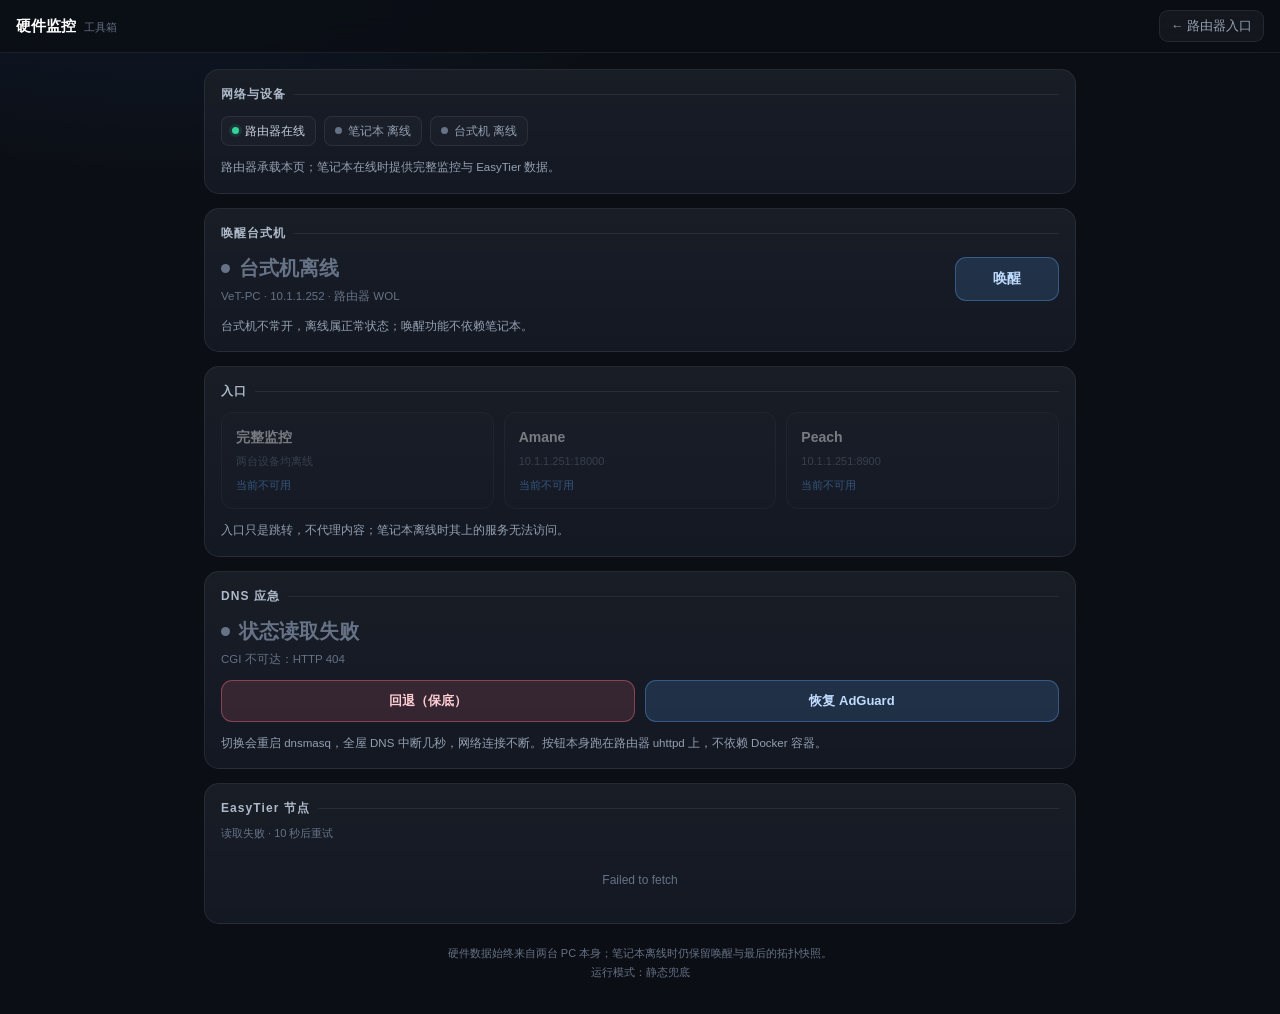
==== router-hub/index.html @ d148a5c4 "硬件监控 v5 + 路由器统一入口：静默采集、DNS 应急、EasyTier 本地数据源、小结防重排" ====
<!DOCTYPE html>
<html lang="zh-CN">
<head>
<meta charset="UTF-8" />
<meta name="viewport" content="width=device-width,initial-scale=1,viewport-fit=cover" />
<meta name="color-scheme" content="dark" />
<meta name="theme-color" content="#0b0e14" />
<title>硬件监控 · 工具箱</title>
<style>
*{box-sizing:border-box;-webkit-tap-highlight-color:transparent}
:root{color-scheme:dark;--bg:#0b0e14;--panel:#131822;--line:rgba(255,255,255,.075);--txt:#e8eef7;--dim:#94a0b2;--dim2:#667286;--blue:#60a5fa;--ok:#34d399;--warn:#fbbf24;--bad:#fb7185}
html,body{margin:0;padding:0;max-width:100%;overflow-x:hidden}
body{background:radial-gradient(900px 460px at 12% -10%,rgba(59,130,246,.12),transparent 62%),var(--bg);color:var(--txt);font-family:-apple-system,BlinkMacSystemFont,"Segoe UI","PingFang SC","Microsoft YaHei",sans-serif;font-size:14px;line-height:1.45;min-height:100vh;padding-bottom:calc(28px + env(safe-area-inset-bottom));font-variant-numeric:tabular-nums}
.topbar{position:sticky;top:0;z-index:20;display:flex;align-items:center;gap:10px;padding:calc(10px + env(safe-area-inset-top)) 16px 10px;background:rgba(11,14,20,.9);backdrop-filter:blur(14px);border-bottom:1px solid var(--line)}
.brand{font-size:15px;font-weight:650;color:#fff;flex:none}.brand span{color:var(--dim2);font-weight:400;font-size:11px;margin-left:8px}
.tool-link{margin-left:auto;flex:none;text-decoration:none;color:var(--dim);font-size:12.5px;padding:6px 11px;border:1px solid var(--line);border-radius:9px;background:rgba(255,255,255,.045);white-space:nowrap}
.tool-link:active{color:#bfdbfe;background:rgba(96,165,250,.16)}
.tag.src{background:rgba(255,255,255,.08);color:var(--dim)}
.wrap{max-width:900px;margin:0 auto;padding:16px 14px 0}
.panel{background:linear-gradient(180deg,rgba(255,255,255,.018),transparent),var(--panel);border:1px solid var(--line);border-radius:15px;padding:16px;margin-bottom:14px}
.panel h2{font-size:12px;font-weight:650;color:#aeb9c9;margin:0 0 12px;letter-spacing:.09em;display:flex;align-items:center;gap:8px}
.panel h2::after{content:"";flex:1;height:1px;background:var(--line)}
.nodes{display:flex;gap:8px;flex-wrap:wrap;font-size:11.5px;color:var(--dim)}
.node{display:flex;align-items:center;gap:6px;border:1px solid var(--line);border-radius:8px;padding:6px 10px;background:rgba(255,255,255,.02)}
.node i{width:7px;height:7px;border-radius:50%;background:var(--dim2)}
.node.on i{background:var(--ok);box-shadow:0 0 0 3px rgba(52,211,153,.12)}
.node.on{color:#c6d0de}
.wol{display:flex;align-items:center;gap:14px;flex-wrap:wrap}
.wol .info{flex:1;min-width:180px}
.state{font-size:20px;font-weight:650;display:flex;align-items:center;gap:9px;color:var(--dim)}
.state i{width:9px;height:9px;border-radius:50%;background:var(--dim2);flex:none}
.state.ok{color:var(--ok)}.state.ok i{background:var(--ok);box-shadow:0 0 0 4px rgba(52,211,153,.13)}
.state.off{color:var(--dim2)}.state.off i{background:var(--dim2)}
.state.wait{color:var(--warn)}.state.wait i{background:var(--warn)}
.sub{font-size:11.5px;color:var(--dim2);margin-top:5px}
.btn{border:1px solid rgba(96,165,250,.35);background:rgba(96,165,250,.16);color:#bfdbfe;font-family:inherit;font-size:14px;font-weight:600;padding:12px 26px;border-radius:11px;cursor:pointer;white-space:nowrap;min-width:104px}
.btn:disabled{opacity:.5;cursor:not-allowed}
.dnsbtns{display:flex;gap:10px;margin-top:12px;flex-wrap:wrap}
.dnsbtns .btn{flex:1;min-width:140px;font-size:13px;padding:11px 14px}
.btn.danger{border-color:rgba(251,113,133,.4);background:rgba(251,113,133,.14);color:#fecdd3}
.hint{font-size:11.5px;color:var(--dim);margin-top:12px;line-height:1.6;min-height:18px}
.hint.err{color:var(--bad)}.hint.ok{color:var(--ok)}
.links{display:grid;grid-template-columns:repeat(auto-fit,minmax(160px,1fr));gap:10px}
.link{display:block;text-decoration:none;border:1px solid var(--line);background:rgba(255,255,255,.02);border-radius:12px;padding:14px}
.link b{display:block;font-size:14px;color:#fff;font-weight:650}
.link span{display:block;font-size:11px;color:var(--dim2);margin-top:5px;line-height:1.5}
.link em{font-style:normal;color:var(--blue);font-size:11px;display:block;margin-top:9px}
.link.off{opacity:.42;pointer-events:none}
.meta{font-size:11px;color:var(--dim2);margin:-4px 0 12px;line-height:1.5}
.peers{display:grid;grid-template-columns:repeat(auto-fit,minmax(225px,1fr));gap:9px}
.peer{border:1px solid rgba(255,255,255,.055);background:rgba(255,255,255,.018);border-radius:11px;padding:11px 12px;min-width:0}
.peer.local{border-color:rgba(96,165,250,.35);background:rgba(96,165,250,.07)}
.peer .l1{display:flex;align-items:baseline;gap:8px;flex-wrap:wrap}
.peer .hn{font-size:13px;font-weight:600;overflow-wrap:anywhere}
.peer .ip{font-size:11px;color:var(--blue);margin-left:auto;white-space:nowrap}
.peer .l2{display:flex;gap:6px 12px;flex-wrap:wrap;font-size:11px;color:var(--dim);margin-top:7px}
.peer .l2 b{color:#c3cbd8;font-weight:550}
.tag{font-size:10px;padding:1px 6px;border-radius:5px;background:rgba(52,211,153,.14);color:var(--ok)}
.tag.relay{background:rgba(251,191,36,.14);color:var(--warn)}
.empty{padding:18px 0;text-align:center;color:var(--dim2);font-size:12px}
.foot{text-align:center;font-size:11px;color:var(--dim2);padding:6px 0 4px;line-height:1.7}
@media(max-width:600px){.topbar{padding-left:12px;padding-right:12px}.brand span{display:none}.wol .info{min-width:140px}.btn{flex:1}.peer .ip{margin-left:0}}
</style>
</head>
<body>
<header class="topbar">
  <div class="brand">硬件监控<span>工具箱</span></div>
  <a class="tool-link" id="backLink" href="/">← 返回监控</a>
</header>
<main class="wrap">
  <section class="panel">
    <h2>网络与设备</h2>
    <div class="nodes" id="nodes">
      <span class="node"><i></i><span>检测中…</span></span>
    </div>
    <div class="hint" id="netHint">路由器承载本页；笔记本在线时提供完整监控与 EasyTier 数据。</div>
  </section>

  <section class="panel">
    <h2>唤醒台式机</h2>
    <div class="wol">
      <div class="info">
        <div class="state" id="pcState"><i></i><span>检测中…</span></div>
        <div class="sub">VeT-PC · 10.1.1.252 · 路由器 WOL</div>
      </div>
      <button class="btn" id="wolBtn">唤醒</button>
    </div>
    <div class="hint" id="wolHint">台式机不常开，离线属正常状态；唤醒功能不依赖笔记本。</div>
  </section>

  <section class="panel">
    <h2>入口</h2>
    <div class="links" id="links"></div>
    <div class="hint" id="linkHint">入口只是跳转，不代理内容；笔记本离线时其上的服务无法访问。</div>
  </section>

  <section class="panel">
    <h2>DNS 应急</h2>
    <div class="wol">
      <div class="info">
        <div class="state" id="dnsState"><i></i><span>检测中…</span></div>
        <div class="sub" id="dnsSub">AdGuard 模式：全屋去广告 · 保底模式：直连运营商 DNS</div>
      </div>
    </div>
    <div class="dnsbtns">
      <button class="btn danger" id="dnsFallback">回退（保底）</button>
      <button class="btn" id="dnsRestore">恢复 AdGuard</button>
    </div>
    <div class="hint" id="dnsHint">切换会重启 dnsmasq，全屋 DNS 中断几秒，网络连接不断。按钮本身跑在路由器 uhttpd 上，不依赖 Docker 容器。</div>
  </section>

  <section class="panel">
    <h2>EasyTier 节点</h2>
    <div class="meta" id="etMeta">正在读取… · 每 10 秒刷新</div>
    <div class="peers" id="peerList"><div class="empty">正在读取节点信息…</div></div>
  </section>
  <div class="foot">硬件数据始终来自两台 PC 本身；笔记本离线时仍保留唤醒与最后的拓扑快照。<br><span id="modeBadge"></span></div>
</main>
<script>
const LAPTOP='http://10.1.1.251:8090', DESKTOP='http://10.1.1.252:8090';
const AMANE='http://10.1.1.251:18000/', PEACH='http://10.1.1.251:8900/';
let MODE='hub', ST={laptop:false,desktop:false,laptop_url:LAPTOP,desktop_url:DESKTOP};
let waking=false, wakeTimer=null, wakeLeft=0;

async function getJSON(url,opt={},ms=5000){
  const c=new AbortController(),t=setTimeout(()=>c.abort(),ms);
  try{const r=await fetch(url,{...opt,signal:c.signal,cache:'no-store'});if(!r.ok)throw new Error('HTTP '+r.status);return await r.json()}
  finally{clearTimeout(t)}
}
function esc(s){return String(s==null?'--':s).replace(/[&<>"']/g,c=>({'&':'&amp;','<':'&lt;','>':'&gt;','"':'&quot;',"'":'&#39;'}[c]))}
function setPc(cls,text){const e=document.getElementById('pcState');e.className='state'+(cls?' '+cls:'');e.innerHTML='<i></i><span>'+esc(text)+'</span>'}
function hint(text,cls){const e=document.getElementById('wolHint');e.className='hint'+(cls?' '+cls:'');e.textContent=text}

async function detectMode(){
  try{const d=await getJSON('/api/status',{},2500);if(!d.ok)throw 0;MODE='hub';ST=d}
  catch(e){MODE='static';ST={laptop:false,desktop:false,laptop_url:LAPTOP,desktop_url:DESKTOP}}
  const badge=document.getElementById('modeBadge');
  if(badge) badge.textContent='运行模式：'+(MODE==='hub'?'路由器聚合':'静态兜底');
  const back=document.getElementById('backLink');
  if(back){back.href=MODE==='hub'?'/':'http://10.1.1.254:8089/';back.textContent=MODE==='hub'?'← 返回监控':'← 路由器入口'}
}

async function refreshStatus(){
  if(MODE==='hub'){
    try{ST=await getJSON('/api/status',{},5000)}catch(e){}
  }else{
    const probe=async u=>{try{await getJSON(u+'/health',{},2500);return true}catch(e){return false}};
    const [l,d]=await Promise.all([probe(LAPTOP),probe(DESKTOP)]);
    ST={laptop:l,desktop:d,laptop_url:LAPTOP,desktop_url:DESKTOP};
  }
  document.getElementById('nodes').innerHTML=
    '<span class="node on"><i></i><span>路由器在线</span></span>'+
    '<span class="node'+(ST.laptop?' on':'')+'"><i></i><span>笔记本 '+(ST.laptop?'在线':'离线')+'</span></span>'+
    '<span class="node'+(ST.desktop?' on':'')+'"><i></i><span>台式机 '+(ST.desktop?'在线':'离线')+'</span></span>';
  if(ST.desktop&&!waking)setPc('ok','台式机在线');
  else if(!waking)setPc('off','台式机离线');
  renderLinks();
}

function renderLinks(){
  const mon=MODE==='hub'?'/':(ST.laptop?ST.laptop_url:(ST.desktop?ST.desktop_url:null));
  const items=[
    {t:'完整监控',s:MODE==='hub'?'本页监控 · 不跳转其他 IP':(mon?mon.replace('http://',''):'两台设备均离线'),u:mon,off:!mon},
    {t:'Amane',s:'10.1.1.251:18000',u:AMANE,off:!ST.laptop},
    {t:'Peach',s:'10.1.1.251:8900',u:PEACH,off:!ST.laptop}
  ];
  document.getElementById('links').innerHTML=items.map(x=>{
    const same=MODE==='hub'&&x.t==='完整监控';
    const target=x.off?'':(same?'':' target="_blank" rel="noopener noreferrer"');
    return '<a class="link'+(x.off?' off':'')+'" href="'+(x.u||'#')+'"'+target+'>'+
      '<b>'+esc(x.t)+'</b><span>'+esc(x.s)+'</span><em>'+
      (x.off?'当前不可用':(same?'在本页打开 →':'新标签打开 →'))+'</em></a>';
  }).join('');
}

async function wake(){
  if(ST.desktop){hint('台式机当前已在线，无需唤醒。','ok');return}
  if(!window.confirm('确定唤醒台式机 VeT-PC？'))return;
  const btn=document.getElementById('wolBtn');
  btn.disabled=true;waking=true;wakeLeft=20;setPc('wait','等待上线');hint('正在发送唤醒包…');
  try{
    if(MODE==='hub'){
      const r=await getJSON('/wol',{method:'POST'},10000);
      if(!r.ok)throw new Error(r.error||'代理返回失败');
      hint('已发送唤醒包（路由器 HTTP '+r.http_status+'），等待台式机上线…');
    }else{
      // 静态模式：同域 CGI 只接受 GET，no-cors 拿不到回执，靠后续轮询判断结果
      await fetch('/cgi-bin/wol',{mode:'no-cors',cache:'no-store'}).catch(()=>{});
      hint('已发送唤醒包（静态模式无回执），等待台式机上线…');
    }
  }catch(e){
    waking=false;btn.disabled=false;hint('唤醒包发送失败：'+e.message,'err');setPc('off','台式机离线');return;
  }
  if(wakeTimer)clearInterval(wakeTimer);
  wakeTimer=setInterval(async()=>{
    await refreshStatus();
    if(ST.desktop){
      clearInterval(wakeTimer);wakeTimer=null;waking=false;btn.disabled=false;
      hint('台式机已上线，可打开完整监控。','ok');return;
    }
    wakeLeft--;
    if(waking)setPc('wait','等待上线 '+wakeLeft+'s');
    if(wakeLeft<=0){
      clearInterval(wakeTimer);wakeTimer=null;waking=false;btn.disabled=false;
      hint('60 秒内未检测到上线，台式机可能未通电或 WOL 未生效。','err');setPc('off','台式机离线');
    }
  },3000);
}

async function loadPeers(){
  const meta=document.getElementById('etMeta'),box=document.getElementById('peerList');
  const url=MODE==='hub'?'/api/easytier':LAPTOP+'/api/easytier';
  try{
    const d=await getJSON(url,{},8000);
    if(!d.ok)throw new Error(d.error||'数据不可用');
    const list=d.peers||[];
    meta.textContent='共 '+list.length+' 个节点 · '+((d.source==='laptop')?'笔记本回退':'路由器本地')+' · '+
      (d.stale?'缓存':(d.ts?new Date(d.ts*1000).toLocaleTimeString('zh-CN'):'实时'))+' · 每 10 秒刷新';
    const viewer=d.viewer_ip;
    box.innerHTML=list.length?list.map(p=>{
      const local=p.cost==='Local',relay=!local&&p.cost!=='p2p';
      const isViewer=viewer&&p.ipv4===viewer;
      let badge;
      if(isViewer) badge='<span class="tag">本机</span>';
      else if(local) badge='<span class="tag src">路由器</span>';
      else badge='<span class="tag'+(relay?' relay':'')+'">'+esc(p.cost)+'</span>';
      return '<div class="peer'+(isViewer||local?' local':'')+'"><div class="l1"><span class="hn">'+esc(p.hostname)+'</span>'+
        badge+
        '<span class="ip">'+esc(p.ipv4)+'</span></div><div class="l2">'+
        '<span>延迟 <b>'+esc(p.lat_ms)+(p.lat_ms!=='-'?' ms':'')+'</b></span>'+
        '<span>丢包 <b>'+esc(p.loss_rate)+'</b></span>'+
        '<span>协议 <b>'+esc(p.tunnel_proto)+'</b></span>'+
        '<span>↓ <b>'+esc(p.rx_bytes)+'</b> ↑ <b>'+esc(p.tx_bytes)+'</b></span></div></div>';
    }).join(''):'<div class="empty">暂无节点</div>';
  }catch(e){
    meta.textContent='读取失败 · 10 秒后重试';
    box.innerHTML='<div class="empty">'+esc(e.message)+'</div>';
  }
}

function dnsUrl(act){return MODE==='hub'?'/api/dns?action='+act:'/cgi-bin/dns?action='+act}
function setDns(cls,text,sub){
  const e=document.getElementById('dnsState');e.className='state'+(cls?' '+cls:'');
  e.innerHTML='<i></i><span>'+esc(text)+'</span>';
  document.getElementById('dnsSub').textContent=sub;
}
function dnsHint(text,cls){const e=document.getElementById('dnsHint');e.className='hint'+(cls?' '+cls:'');e.textContent=text}
async function dnsStatus(){
  try{
    const d=await getJSON(dnsUrl('status'),{},6000);
    const adg=d.mode==='adguard';
    setDns(adg?'ok':'off',adg?'AdGuard 模式（去广告）':'保底模式（运营商 DNS）',
      adg?'上游 127.0.0.1#5353 · AdGuard 全屋过滤':'直连 /tmp/resolv.conf.auto 中的运营商 DNS');
  }catch(e){setDns('off','状态读取失败','CGI 不可达：'+e.message)}
}
async function switchDns(act){
  const label=act==='fallback'?'回退到保底 DNS（关闭去广告）':'恢复 AdGuard 模式（开启去广告）';
  if(!window.confirm('确定'+label+'？\n\n会重启 dnsmasq，全屋 DNS 中断几秒，网络连接不断。'))return;
  const fb=document.getElementById('dnsFallback'),rs=document.getElementById('dnsRestore');
  fb.disabled=true;rs.disabled=true;dnsHint('正在切换，请稍候…');
  try{
    const d=await getJSON(dnsUrl(act),{method:'POST'},15000);
    dnsHint(d.message||'已返回',d.ok?'ok':'err');
    await dnsStatus();
  }catch(e){dnsHint('切换失败：'+e.message,'err')}
  finally{fb.disabled=false;rs.disabled=false}
}

document.getElementById('wolBtn').addEventListener('click',wake);
document.getElementById('dnsFallback').addEventListener('click',()=>switchDns('fallback'));
document.getElementById('dnsRestore').addEventListener('click',()=>switchDns('restore'));
(async()=>{
  await detectMode();
  await refreshStatus();
  loadPeers();
  dnsStatus();
  setInterval(refreshStatus,15000);
  setInterval(loadPeers,10000);
  setInterval(dnsStatus,30000);
})();
</script>
</body>
</html>
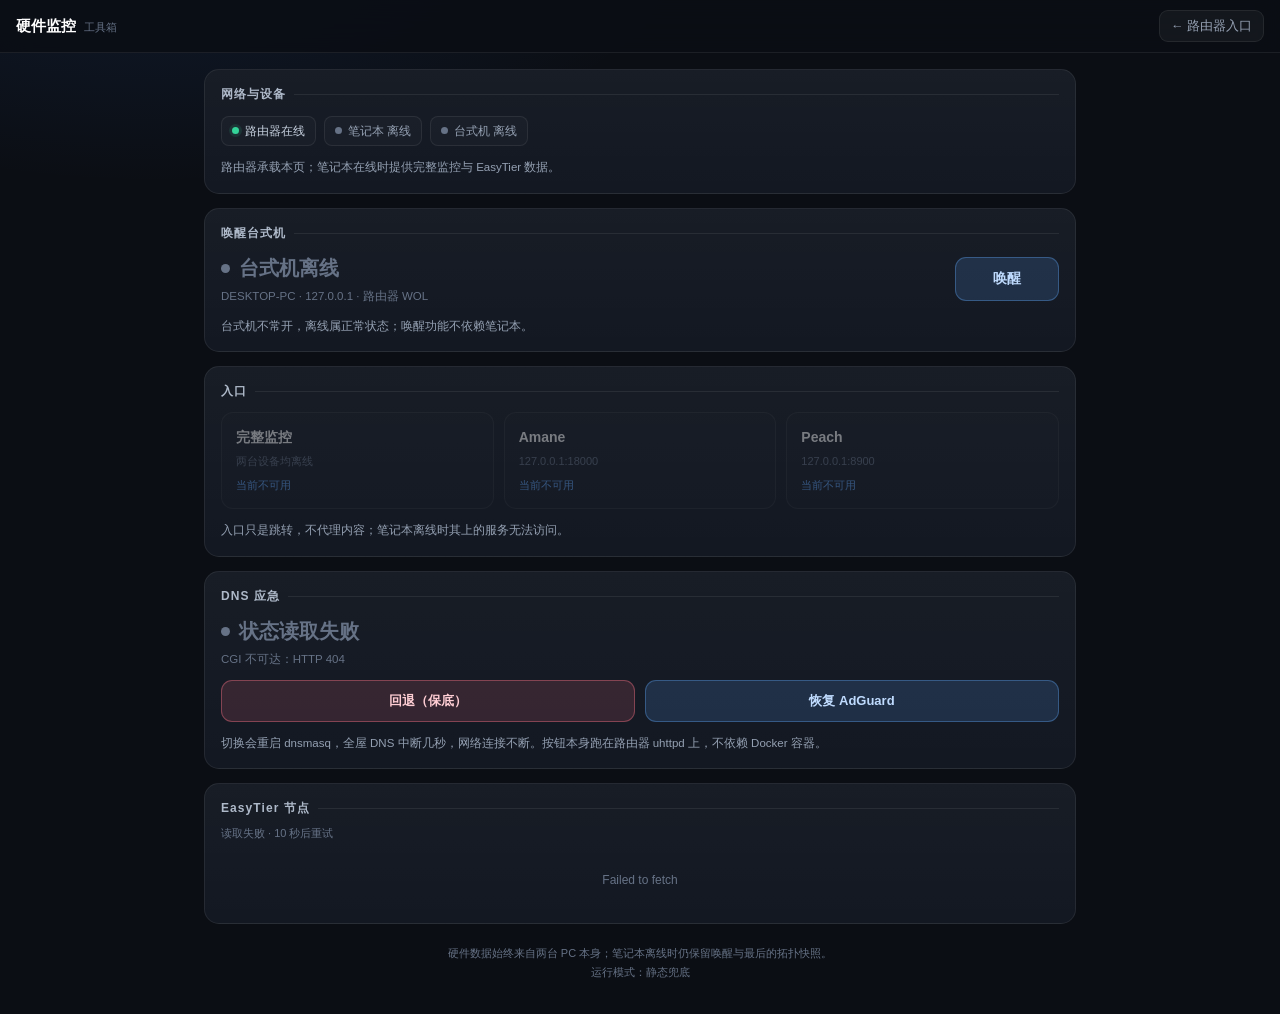
==== commit 3aaf735f: "feat: 每核明细弹层、电压迷你曲线、卡片精简与排版修复；全量脱敏 后端: collect_cpu_cores() 输出每核温度/频率/电压/距 TjMax；core_samples 表按 30 秒" ====
--- a/router-hub/index.html
+++ b/router-hub/index.html
@@ -81,7 +81,7 @@
     <div class="wol">
       <div class="info">
         <div class="state" id="pcState"><i></i><span>检测中…</span></div>
-        <div class="sub">VeT-PC · 10.1.1.252 · 路由器 WOL</div>
+        <div class="sub">DESKTOP-PC · 127.0.0.1 · 路由器 WOL</div>
       </div>
       <button class="btn" id="wolBtn">唤醒</button>
     </div>
@@ -117,8 +117,8 @@
   <div class="foot">硬件数据始终来自两台 PC 本身；笔记本离线时仍保留唤醒与最后的拓扑快照。<br><span id="modeBadge"></span></div>
 </main>
 <script>
-const LAPTOP='http://10.1.1.251:8090', DESKTOP='http://10.1.1.252:8090';
-const AMANE='http://10.1.1.251:18000/', PEACH='http://10.1.1.251:8900/';
+const LAPTOP='http://127.0.0.1:8090', DESKTOP='http://127.0.0.1:8090';
+const AMANE='http://127.0.0.1:18000/', PEACH='http://127.0.0.1:8900/';
 let MODE='hub', ST={laptop:false,desktop:false,laptop_url:LAPTOP,desktop_url:DESKTOP};
 let waking=false, wakeTimer=null, wakeLeft=0;
 
@@ -132,12 +132,12 @@
 function hint(text,cls){const e=document.getElementById('wolHint');e.className='hint'+(cls?' '+cls:'');e.textContent=text}
 
 async function detectMode(){
-  try{const d=await getJSON('/api/status',{},2500);if(!d.ok)throw 0;MODE='hub';ST=d}
+  try{const d=await getJSON('/api/status',{},6000);if(!d.ok)throw 0;MODE='hub';ST=d}
   catch(e){MODE='static';ST={laptop:false,desktop:false,laptop_url:LAPTOP,desktop_url:DESKTOP}}
   const badge=document.getElementById('modeBadge');
   if(badge) badge.textContent='运行模式：'+(MODE==='hub'?'路由器聚合':'静态兜底');
   const back=document.getElementById('backLink');
-  if(back){back.href=MODE==='hub'?'/':'http://10.1.1.254:8089/';back.textContent=MODE==='hub'?'← 返回监控':'← 路由器入口'}
+  if(back){back.href=MODE==='hub'?'/':'http://127.0.0.1:8089/';back.textContent=MODE==='hub'?'← 返回监控':'← 路由器入口'}
 }
 
 async function refreshStatus(){
@@ -161,8 +161,8 @@
   const mon=MODE==='hub'?'/':(ST.laptop?ST.laptop_url:(ST.desktop?ST.desktop_url:null));
   const items=[
     {t:'完整监控',s:MODE==='hub'?'本页监控 · 不跳转其他 IP':(mon?mon.replace('http://',''):'两台设备均离线'),u:mon,off:!mon},
-    {t:'Amane',s:'10.1.1.251:18000',u:AMANE,off:!ST.laptop},
-    {t:'Peach',s:'10.1.1.251:8900',u:PEACH,off:!ST.laptop}
+    {t:'Amane',s:'127.0.0.1:18000',u:AMANE,off:!ST.laptop},
+    {t:'Peach',s:'127.0.0.1:8900',u:PEACH,off:!ST.laptop}
   ];
   document.getElementById('links').innerHTML=items.map(x=>{
     const same=MODE==='hub'&&x.t==='完整监控';
@@ -175,7 +175,7 @@
 
 async function wake(){
   if(ST.desktop){hint('台式机当前已在线，无需唤醒。','ok');return}
-  if(!window.confirm('确定唤醒台式机 VeT-PC？'))return;
+  if(!window.confirm('确定唤醒台式机 DESKTOP-PC？'))return;
   const btn=document.getElementById('wolBtn');
   btn.disabled=true;waking=true;wakeLeft=20;setPc('wait','等待上线');hint('正在发送唤醒包…');
   try{
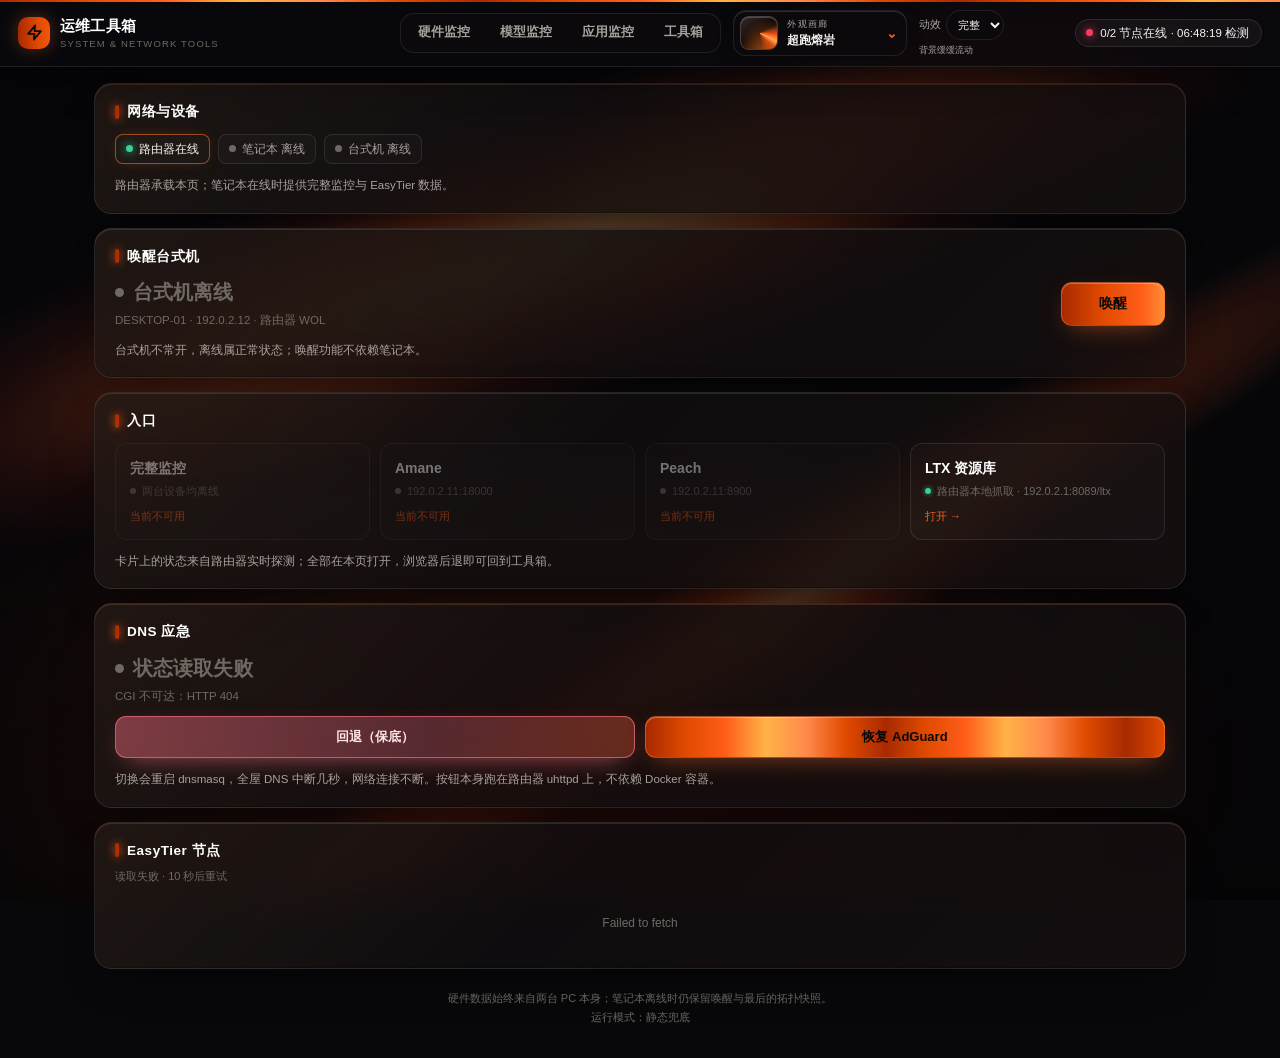
==== commit 8af0fa34: "feat: 六主题氛围与主题画廊、模型/应用页纳入版本管理 - 新增 liquid-glass 澄光玻璃、forest-breath 森息林间两套主题，六主题统一四字命名 - 六套主题各自的环境氛围层" ====
--- a/router-hub/index.html
+++ b/router-hub/index.html
@@ -4,19 +4,18 @@
 <meta charset="UTF-8" />
 <meta name="viewport" content="width=device-width,initial-scale=1,viewport-fit=cover" />
 <meta name="color-scheme" content="dark" />
-<meta name="theme-color" content="#0b0e14" />
+<meta name="darkreader-lock" />
+<meta name="theme-color" content="#08080b" />
 <title>硬件监控 · 工具箱</title>
-<style>
+<link rel="stylesheet" href="/common-nav.css" />
+<style data-view-style="1">
 *{box-sizing:border-box;-webkit-tap-highlight-color:transparent}
-:root{color-scheme:dark;--bg:#0b0e14;--panel:#131822;--line:rgba(255,255,255,.075);--txt:#e8eef7;--dim:#94a0b2;--dim2:#667286;--blue:#60a5fa;--ok:#34d399;--warn:#fbbf24;--bad:#fb7185}
+:root{color-scheme:dark;--bg:#08080b;--panel:#111117;--line:rgba(255,255,255,.075);--txt:#e8eef7;--dim:#94a0b2;--dim2:#667286;--blue:#60a5fa;--ok:#34d399;--warn:#fbbf24;--bad:#fb7185}
 html,body{margin:0;padding:0;max-width:100%;overflow-x:hidden}
 body{background:radial-gradient(900px 460px at 12% -10%,rgba(59,130,246,.12),transparent 62%),var(--bg);color:var(--txt);font-family:-apple-system,BlinkMacSystemFont,"Segoe UI","PingFang SC","Microsoft YaHei",sans-serif;font-size:14px;line-height:1.45;min-height:100vh;padding-bottom:calc(28px + env(safe-area-inset-bottom));font-variant-numeric:tabular-nums}
-.topbar{position:sticky;top:0;z-index:20;display:flex;align-items:center;gap:10px;padding:calc(10px + env(safe-area-inset-top)) 16px 10px;background:rgba(11,14,20,.9);backdrop-filter:blur(14px);border-bottom:1px solid var(--line)}
-.brand{font-size:15px;font-weight:650;color:#fff;flex:none}.brand span{color:var(--dim2);font-weight:400;font-size:11px;margin-left:8px}
-.tool-link{margin-left:auto;flex:none;text-decoration:none;color:var(--dim);font-size:12.5px;padding:6px 11px;border:1px solid var(--line);border-radius:9px;background:rgba(255,255,255,.045);white-space:nowrap}
-.tool-link:active{color:#bfdbfe;background:rgba(96,165,250,.16)}
+/* Banner（.topbar/.brand/.tool-link）已抽离到 /common-nav.css */
 .tag.src{background:rgba(255,255,255,.08);color:var(--dim)}
-.wrap{max-width:900px;margin:0 auto;padding:16px 14px 0}
+.wrap{max-width:1120px;margin:0 auto;padding:16px 14px 0}
 .panel{background:linear-gradient(180deg,rgba(255,255,255,.018),transparent),var(--panel);border:1px solid var(--line);border-radius:15px;padding:16px;margin-bottom:14px}
 .panel h2{font-size:12px;font-weight:650;color:#aeb9c9;margin:0 0 12px;letter-spacing:.09em;display:flex;align-items:center;gap:8px}
 .panel h2::after{content:"";flex:1;height:1px;background:var(--line)}
@@ -41,10 +40,16 @@
 .hint{font-size:11.5px;color:var(--dim);margin-top:12px;line-height:1.6;min-height:18px}
 .hint.err{color:var(--bad)}.hint.ok{color:var(--ok)}
 .links{display:grid;grid-template-columns:repeat(auto-fit,minmax(160px,1fr));gap:10px}
-.link{display:block;text-decoration:none;border:1px solid var(--line);background:rgba(255,255,255,.02);border-radius:12px;padding:14px}
+.link{display:flex;flex-direction:column;text-decoration:none;border:1px solid var(--line);background:rgba(255,255,255,.02);border-radius:12px;padding:14px}
 .link b{display:block;font-size:14px;color:#fff;font-weight:650}
 .link span{display:block;font-size:11px;color:var(--dim2);margin-top:5px;line-height:1.5}
-.link em{font-style:normal;color:var(--blue);font-size:11px;display:block;margin-top:9px}
+.link em{font-style:normal;color:var(--blue);font-size:11px;display:block;margin-top:auto;padding-top:9px}
+.link .st{display:flex;align-items:flex-start;gap:6px;margin-top:5px;font-size:11px;color:var(--dim2);line-height:1.5}
+.link .st i{width:6px;height:6px;border-radius:50%;background:var(--dim2);flex:none;margin-top:5px}
+.link .st i.ok{background:var(--ok);box-shadow:0 0 0 3px rgba(52,211,153,.13)}
+.link .st i.warn{background:var(--warn);box-shadow:0 0 0 3px rgba(251,191,36,.13)}
+.link .st i.bad{background:var(--bad);box-shadow:0 0 0 3px rgba(251,113,133,.13)}
+.link .st i.off{background:var(--dim2)}
 .link.off{opacity:.42;pointer-events:none}
 .meta{font-size:11px;color:var(--dim2);margin:-4px 0 12px;line-height:1.5}
 .peers{display:grid;grid-template-columns:repeat(auto-fit,minmax(225px,1fr));gap:9px}
@@ -59,14 +64,16 @@
 .tag.relay{background:rgba(251,191,36,.14);color:var(--warn)}
 .empty{padding:18px 0;text-align:center;color:var(--dim2);font-size:12px}
 .foot{text-align:center;font-size:11px;color:var(--dim2);padding:6px 0 4px;line-height:1.7}
-@media(max-width:600px){.topbar{padding-left:12px;padding-right:12px}.brand span{display:none}.wol .info{min-width:140px}.btn{flex:1}.peer .ip{margin-left:0}}
+@media(max-width:600px){.wol .info{min-width:140px}.btn{flex:1}.peer .ip{margin-left:0}}
+
+.panel{padding:18px 20px!important}
+.panel h2{font-size:13.5px!important;font-weight:700!important;color:#fff!important;letter-spacing:.04em!important}
+.state.ok{text-shadow:0 0 18px rgba(52,211,153,.3)}
 </style>
 </head>
 <body>
-<header class="topbar">
-  <div class="brand">硬件监控<span>工具箱</span></div>
-  <a class="tool-link" id="backLink" href="/">← 返回监控</a>
-</header>
+<header class="topbar" data-title="运维工具箱" data-subtitle="System &amp; Network Tools"></header>
+<script src="/common-nav.js"></script>
 <main class="wrap">
   <section class="panel">
     <h2>网络与设备</h2>
@@ -81,7 +88,7 @@
     <div class="wol">
       <div class="info">
         <div class="state" id="pcState"><i></i><span>检测中…</span></div>
-        <div class="sub">DESKTOP-PC · 127.0.0.1 · 路由器 WOL</div>
+        <div class="sub">DESKTOP-01 · 192.0.2.12 · 路由器 WOL</div>
       </div>
       <button class="btn" id="wolBtn">唤醒</button>
     </div>
@@ -91,7 +98,7 @@
   <section class="panel">
     <h2>入口</h2>
     <div class="links" id="links"></div>
-    <div class="hint" id="linkHint">入口只是跳转，不代理内容；笔记本离线时其上的服务无法访问。</div>
+    <div class="hint" id="linkHint">卡片上的状态来自路由器实时探测；全部在本页打开，浏览器后退即可回到工具箱。</div>
   </section>
 
   <section class="panel">
@@ -117,9 +124,10 @@
   <div class="foot">硬件数据始终来自两台 PC 本身；笔记本离线时仍保留唤醒与最后的拓扑快照。<br><span id="modeBadge"></span></div>
 </main>
 <script>
-const LAPTOP='http://127.0.0.1:8090', DESKTOP='http://127.0.0.1:8090';
-const AMANE='http://127.0.0.1:18000/', PEACH='http://127.0.0.1:8900/';
-let MODE='hub', ST={laptop:false,desktop:false,laptop_url:LAPTOP,desktop_url:DESKTOP};
+const LAPTOP='http://192.0.2.11:8090', DESKTOP='http://192.0.2.12:8090';
+const AMANE='http://192.0.2.11:18000/', PEACH='http://192.0.2.11:8900/';
+const LTX='/ltx/';
+let MODE='hub', ST={laptop:false,desktop:false,laptop_url:LAPTOP,desktop_url:DESKTOP}, LTXST=null, HLTH=null, APPS=null, LINK_SIG='';
 let waking=false, wakeTimer=null, wakeLeft=0;
 
 async function getJSON(url,opt={},ms=5000){
@@ -136,8 +144,6 @@
   catch(e){MODE='static';ST={laptop:false,desktop:false,laptop_url:LAPTOP,desktop_url:DESKTOP}}
   const badge=document.getElementById('modeBadge');
   if(badge) badge.textContent='运行模式：'+(MODE==='hub'?'路由器聚合':'静态兜底');
-  const back=document.getElementById('backLink');
-  if(back){back.href=MODE==='hub'?'/':'http://127.0.0.1:8089/';back.textContent=MODE==='hub'?'← 返回监控':'← 路由器入口'}
 }
 
 async function refreshStatus(){
@@ -148,34 +154,110 @@
     const [l,d]=await Promise.all([probe(LAPTOP),probe(DESKTOP)]);
     ST={laptop:l,desktop:d,laptop_url:LAPTOP,desktop_url:DESKTOP};
   }
-  document.getElementById('nodes').innerHTML=
-    '<span class="node on"><i></i><span>路由器在线</span></span>'+
+  const nh='<span class="node on"><i></i><span>路由器在线</span></span>'+
     '<span class="node'+(ST.laptop?' on':'')+'"><i></i><span>笔记本 '+(ST.laptop?'在线':'离线')+'</span></span>'+
     '<span class="node'+(ST.desktop?' on':'')+'"><i></i><span>台式机 '+(ST.desktop?'在线':'离线')+'</span></span>';
+  const box=document.getElementById('nodes');
+  if(box.innerHTML!==nh) box.innerHTML=nh;
   if(ST.desktop&&!waking)setPc('ok','台式机在线');
   else if(!waking)setPc('off','台式机离线');
   renderLinks();
+  updateTopbarLive();
+}
+
+/* 顶部状态胶囊：显示在线节点数与检测时间 */
+function updateTopbarLive(){
+  if(!window.setTopbarLive)return;
+  var online=(ST&&ST.laptop?1:0)+(ST&&ST.desktop?1:0);
+  var t=new Date().toLocaleTimeString('zh-CN',{hour12:false});
+  var state=online===2?'ok':(online===1?'warn':'bad');
+  window.setTopbarLive(state, online+'/2 节点在线 · '+t+' 检测');
 }
 
 function renderLinks(){
   const mon=MODE==='hub'?'/':(ST.laptop?ST.laptop_url:(ST.desktop?ST.desktop_url:null));
   const items=[
-    {t:'完整监控',s:MODE==='hub'?'本页监控 · 不跳转其他 IP':(mon?mon.replace('http://',''):'两台设备均离线'),u:mon,off:!mon},
-    {t:'Amane',s:'127.0.0.1:18000',u:AMANE,off:!ST.laptop},
-    {t:'Peach',s:'127.0.0.1:8900',u:PEACH,off:!ST.laptop}
+    {t:'完整监控', ...monCard(), u:mon, off:!mon, act:MODE==='hub'?'在本页打开 →':'打开 →'},
+    {t:'Amane', ...amaneCard(), u:AMANE, off:!ST.laptop, act:'打开 →'},
+    {t:'Peach', ...peachCard(), u:PEACH, off:!ST.laptop, act:'打开 →'},
+    {t:'LTX 资源库', ...ltxCard(), u:LTX, off:false, act:'打开 →'}
   ];
-  document.getElementById('links').innerHTML=items.map(x=>{
-    const same=MODE==='hub'&&x.t==='完整监控';
-    const target=x.off?'':(same?'':' target="_blank" rel="noopener noreferrer"');
-    return '<a class="link'+(x.off?' off':'')+'" href="'+(x.u||'#')+'"'+target+'>'+
-      '<b>'+esc(x.t)+'</b><span>'+esc(x.s)+'</span><em>'+
-      (x.off?'当前不可用':(same?'在本页打开 →':'新标签打开 →'))+'</em></a>';
-  }).join('');
+  // 全部同标签页打开：来回切不再弹新窗口，浏览器后退即可回到工具箱
+  const html=items.map(x=>
+    '<a class="link'+(x.off?' off':'')+'" href="'+(x.u||'#')+'"'+(x.tip?' title="'+esc(x.tip)+'"':'')+'>'+
+      '<b>'+esc(x.t)+'</b>'+
+      '<span class="st"><i class="'+esc(x.k||'')+'"></i>'+esc(x.s)+'</span>'+
+      '<em>'+(x.off?'当前不可用':x.act)+'</em></a>'
+  ).join('');
+  // 内容没变就不重绘：多个轮询都会调这里，频繁重建 DOM 会让点击丢失
+  if(html===LINK_SIG) return;
+  LINK_SIG=html;
+  document.getElementById('links').innerHTML=html;
+}
+
+// ---- 卡片状态文案 -------------------------------------------------------
+function fmtBytes(b){
+  const n=Number(b)||0;
+  if(n<=0) return '';
+  const u=['B','KB','MB','GB','TB'];let i=0,v=n;
+  while(v>=1024&&i<u.length-1){v/=1024;i++}
+  return (v>=100?v.toFixed(0):v.toFixed(1))+u[i];
+}
+
+function monCard(){
+  if(MODE!=='hub'){
+    const m=ST.laptop?ST.laptop_url:(ST.desktop?ST.desktop_url:null);
+    return {s:m?m.replace('http://',''):'两台设备均离线', k:m?'ok':'off'};
+  }
+  if(!HLTH) return {s:(ST.laptop?'笔记本在线':'笔记本离线')+' · 状态读取失败', k:ST.laptop?'ok':'off'};
+  const L=HLTH.laptop||{}, D=HLTH.desktop||{};
+  if(!L.online) return {s:'笔记本离线 · 数据停在最后一次快照', k:'off'};
+  const bad=(L.bad||0)+(D.online?(D.bad||0):0);
+  const warn=(L.warn||0)+(D.online?(D.warn||0):0);
+  let txt;
+  if(bad) txt=bad+' 项异常';
+  else if(warn) txt=warn+' 项预警';
+  else txt=(L.label||'一切正常');
+  const dev=D.online?'两台在线':'台式机离线';
+  return {s:txt+' · '+dev, k:bad?'bad':(warn?'warn':'ok')};
+}
+
+function amaneCard(){
+  if(MODE!=='hub'||!APPS) return {s:'192.0.2.11:18000', k:ST.laptop?'':'off'};
+  const a=APPS.amane||{};
+  if(!a.online) return {s:'离线 · 笔记本上没跑这个服务', k:'off'};
+  const bits=[];
+  if(a.items) bits.push(a.items+' 部');
+  if(a.libraries) bits.push(a.libraries+' 个库');
+  const tip=[];
+  if(a.version) tip.push('v'+a.version);
+  if(!a.auth) tip.push('未配置 API token，只能读到公开状态');
+  return {s:bits.join(' · ')||('运行正常 · v'+(a.version||'')),
+          k:a.ok?'ok':'warn', tip:tip.join('\n')};
+}
+
+function peachCard(){
+  if(MODE!=='hub'||!APPS) return {s:'192.0.2.11:8900', k:ST.laptop?'':'off'};
+  const p=APPS.peach||{};
+  if(!p.online) return {s:'离线 · 笔记本上没跑这个服务', k:'off'};
+  const bits=[];
+  if(p.videos) bits.push(p.videos+' 部');
+  const sz=fmtBytes(p.bytes);if(sz) bits.push(sz);
+  if(p.bad) bits.push(p.bad+' 项异常');
+  else if(p.warn) bits.push(p.warn+' 项提醒');
+  return {s:bits.join(' · ')||('v'+(p.version||'')), k:p.bad?'bad':(p.warn?'warn':'ok'),
+          tip:(p.notes||[]).join('\n')};
+}
+
+function ltxCard(){
+  if(!LTXST) return {s:'路由器本地抓取 · 192.0.2.1:8089/ltx', k:'ok'};
+  const t=String(LTXST.index_mtime||'').slice(11,16);
+  return {s:(LTXST.count||0)+' 部 · '+LTXST.covers+' 图 · 同步 '+t, k:'ok'};
 }
 
 async function wake(){
   if(ST.desktop){hint('台式机当前已在线，无需唤醒。','ok');return}
-  if(!window.confirm('确定唤醒台式机 DESKTOP-PC？'))return;
+  if(!window.confirm('确定唤醒台式机 DESKTOP-01？'))return;
   const btn=document.getElementById('wolBtn');
   btn.disabled=true;waking=true;wakeLeft=20;setPc('wait','等待上线');hint('正在发送唤醒包…');
   try{
@@ -207,6 +289,25 @@
   },3000);
 }
 
+async function loadLtx(){
+  // 只在 hub 模式（同域）下能拿到；静态模式就保持静态文案
+  if(MODE!=='hub'){LTXST=null;renderLinks();return}
+  try{LTXST=await getJSON('/api/ltx',{},4000)}catch(e){LTXST=null}
+  renderLinks();
+}
+
+async function loadHealth(){
+  if(MODE!=='hub'){HLTH=null;return}
+  try{HLTH=await getJSON('/api/health',{},4000)}catch(e){HLTH=null}
+  renderLinks();
+}
+
+async function loadApps(){
+  if(MODE!=='hub'){APPS=null;return}
+  try{APPS=await getJSON('/api/apps',{},7000)}catch(e){APPS=null}
+  renderLinks();
+}
+
 async function loadPeers(){
   const meta=document.getElementById('etMeta'),box=document.getElementById('peerList');
   const url=MODE==='hub'?'/api/easytier':LAPTOP+'/api/easytier';
@@ -273,9 +374,15 @@
   await detectMode();
   await refreshStatus();
   loadPeers();
+  loadLtx();
+  loadHealth();
+  loadApps();
   dnsStatus();
   setInterval(refreshStatus,15000);
   setInterval(loadPeers,10000);
+  setInterval(loadLtx,60000);
+  setInterval(loadHealth,15000);
+  setInterval(loadApps,30000);
   setInterval(dnsStatus,30000);
 })();
 </script>
--- a/common-nav.css
+++ b/common-nav.css
@@ -0,0 +1,1413 @@
+/* =====================================================================
+ * common-nav.css —— 全站统一视觉基底 v3（四套高定主题 · 聚光灯 · 点击波纹）
+ * 适用页面：monitor.html / ui.html / llm.html / app.html / index.html / tools.html
+ * ===================================================================== */
+
+:root {
+  --p1: #ff5e1a;
+  --p2: #ffb347;
+  --p3: #ff3b5c;
+  --grad-main: linear-gradient(90deg, #ff5e1a, #ffb347);
+  --grad-ribbon: linear-gradient(90deg, rgba(255, 94, 26, 0), #ff5e1a, #ffb347, rgba(255, 179, 71, 0));
+  --surface-bg: rgba(17, 17, 23, .66);
+  --surface-img: none;
+  --surface-2: rgba(10, 10, 15, .64);
+  --line: rgba(255, 255, 255, .095);
+  --border-glow: rgba(255, 115, 45, .56);
+  --spot: rgba(255, 110, 40, .24);
+  --ripple: rgba(255, 140, 66, .35);
+  --topbar-bg: rgba(10, 10, 14, .78);
+  --thead-bg: rgba(12, 12, 17, .96);
+  --radius: 18px;
+  --radius-sm: 11px;
+  --txt: #f6f3ee;
+  --dim: #a8a29e;
+  --dim2: #6e6963;
+  --ok: #34d399;
+  --warn: #ffb347;
+  --bad: #ff3b5c;
+  --blue: #ff8a4c;
+  --cyan: #ffb347;
+  /* 流动带：首尾同色闭合，配 background-size + 位移一个周期才能无缝循环 */
+  --grad-flow: linear-gradient(90deg, #a82a00, #e04a00, #ff5e1a, #ffb347, #ff8a4c, #e04a00, #a82a00);
+  --grad-flow-warn: linear-gradient(90deg, #c2740a, #fbbf24, #fde68a, #fbbf24, #c2740a);
+  --grad-flow-bad: linear-gradient(90deg, #b01a3c, #fb7185, #fecdd3, #fb7185, #b01a3c);
+  --flow-period: 240px;
+  --flow-duration: 10s;
+  --bg: #08080b;
+}
+
+body[data-theme="hypercar"] {
+  color-scheme: dark;
+  --p1: #ff5e1a;
+  --p2: #ffb347;
+  --p3: #ff3b5c;
+  --grad-main: linear-gradient(90deg, #ff5e1a 0%, #ffb347 100%);
+  --grad-ribbon: linear-gradient(90deg, rgba(255, 94, 26, 0), #ff5e1a 22%, #ffb347 62%, rgba(255, 179, 71, 0));
+  --surface-bg: rgba(17, 17, 23, .66);
+  --surface-img: linear-gradient(165deg, rgba(255, 255, 255, .045), rgba(255, 255, 255, .01));
+  --surface-2: rgba(10, 10, 15, .66);
+  --line: rgba(255, 255, 255, .095);
+  --border-glow: rgba(255, 115, 45, .56);
+  --spot: rgba(255, 110, 40, .24);
+  --ripple: rgba(255, 140, 66, .36);
+  --topbar-bg: rgba(10, 10, 14, .78);
+  --thead-bg: rgba(12, 12, 17, .96);
+  --radius: 18px;
+  --radius-sm: 11px;
+  --txt: #f6f3ee;
+  --dim: #a8a29e;
+  --dim2: #6e6963;
+  --warn: #ffb347;
+  --bad: #ff3b5c;
+  --blue: #ff8a4c;
+  --cyan: #ffb347;
+  /* 流动带：首尾同色闭合，配 background-size + 位移一个周期才能无缝循环 */
+  --grad-flow: linear-gradient(90deg, #a82a00, #e04a00, #ff5e1a, #ffb347, #ff8a4c, #e04a00, #a82a00);
+  --grad-flow-warn: linear-gradient(90deg, #c2740a, #fbbf24, #fde68a, #fbbf24, #c2740a);
+  --grad-flow-bad: linear-gradient(90deg, #b01a3c, #fb7185, #fecdd3, #fb7185, #b01a3c);
+  --flow-period: 240px;
+  --flow-duration: 10s;
+  --bg: #08080b;
+}
+
+body[data-theme="prism"] {
+  color-scheme: dark;
+  --p1: #ec4899;
+  --p2: #8b5cf6;
+  --p3: #22d3ee;
+  --grad-main: linear-gradient(90deg, #ec4899 0%, #8b5cf6 55%, #22d3ee 100%);
+  --grad-ribbon: linear-gradient(90deg, rgba(236, 72, 153, 0), #ec4899 24%, #8b5cf6 56%, rgba(34, 211, 238, 0));
+  --surface-bg: rgba(18, 14, 34, .54);
+  --surface-img: linear-gradient(165deg, rgba(236, 72, 153, .06), rgba(34, 211, 238, .02));
+  --surface-2: rgba(11, 8, 24, .58);
+  --line: rgba(216, 180, 254, .14);
+  --border-glow: rgba(236, 72, 153, .62);
+  --spot: rgba(236, 72, 153, .24);
+  --ripple: rgba(236, 72, 153, .38);
+  --topbar-bg: rgba(10, 7, 20, .76);
+  --thead-bg: rgba(14, 10, 26, .96);
+  --radius: 22px;
+  --radius-sm: 13px;
+  --txt: #faf5ff;
+  --dim: #c4b5fd;
+  --dim2: #7c6ba8;
+  --warn: #fbbf24;
+  --bad: #fb7185;
+  --blue: #a78bfa;
+  --cyan: #22d3ee;
+  --grad-flow: linear-gradient(90deg, #7c3aed, #a855f7, #d946ef, #ec4899, #f472b6, #a5f3fc, #67e8f9, #818cf8, #7c3aed);
+  --grad-flow-warn: linear-gradient(90deg, #c2740a, #fbbf24, #fde68a, #fbbf24, #c2740a);
+  --grad-flow-bad: linear-gradient(90deg, #b01a3c, #fb7185, #fecdd3, #fb7185, #b01a3c);
+  --flow-period: 240px;
+  --flow-duration: 12s;
+  --bg: #06040e;
+}
+
+body[data-theme="gold"] {
+  color-scheme: dark;
+  --p1: #b8893a;
+  --p2: #f6e2b3;
+  --p3: #2dd4bf;
+  --grad-main: linear-gradient(90deg, #9a6e28 0%, #f6e2b3 52%, #c99742 100%);
+  --grad-ribbon: linear-gradient(90deg, rgba(184, 137, 58, 0), #b8893a 30%, #f6e2b3 62%, rgba(184, 137, 58, 0));
+  --surface-bg: rgba(24, 21, 16, .74);
+  --surface-img: linear-gradient(155deg, rgba(229, 193, 123, .07), rgba(14, 13, 10, .25));
+  --surface-2: rgba(16, 14, 11, .76);
+  --line: rgba(229, 193, 123, .22);
+  --border-glow: rgba(229, 193, 123, .68);
+  --spot: rgba(229, 193, 123, .22);
+  --ripple: rgba(229, 193, 123, .36);
+  --topbar-bg: rgba(12, 11, 9, .82);
+  --thead-bg: rgba(19, 17, 13, .97);
+  --radius: 16px;
+  --radius-sm: 10px;
+  --txt: #faf5eb;
+  --dim: #b8ad98;
+  --dim2: #7a7059;
+  --warn: #fbbf24;
+  --bad: #fb7185;
+  --blue: #e5c17b;
+  --cyan: #2dd4bf;
+  --grad-flow: linear-gradient(90deg, #8a6420, #b8893a, #e5c17b, #f6e2b3, #e5c17b, #b8893a, #8a6420);
+  --grad-flow-warn: linear-gradient(90deg, #a16207, #fbbf24, #fef3c7, #fbbf24, #a16207);
+  --grad-flow-bad: linear-gradient(90deg, #b01a3c, #fb7185, #fecdd3, #fb7185, #b01a3c);
+  --flow-period: 240px;
+  --flow-duration: 14s;
+  --bg: #0b0a08;
+}
+
+body[data-theme="rainbow"] {
+  color-scheme: dark;
+  --p1: #ff5e7e;
+  --p2: #22d3ee;
+  --p3: #a855f7;
+  --grad-main: linear-gradient(90deg, #ff5e7e 0%, #fbbf24 26%, #34d399 50%, #22d3ee 72%, #a855f7 100%);
+  --grad-ribbon: linear-gradient(90deg, #ff5e7e, #fbbf24, #34d399, #22d3ee, #a855f7, #ff5e7e);
+  --surface-bg: rgba(16, 16, 28, .62);
+  --surface-img: linear-gradient(165deg, rgba(255, 255, 255, .055), rgba(255, 255, 255, .012));
+  --surface-2: rgba(10, 10, 18, .66);
+  --line: rgba(255, 255, 255, .12);
+  --border-glow: rgba(56, 189, 248, .62);
+  --spot: rgba(56, 189, 248, .22);
+  --ripple: rgba(168, 85, 247, .38);
+  --topbar-bg: rgba(9, 9, 15, .78);
+  --thead-bg: rgba(13, 13, 22, .96);
+  --radius: 20px;
+  --radius-sm: 12px;
+  --txt: #ffffff;
+  --dim: #cbd5e1;
+  --dim2: #7c8599;
+  --warn: #fbbf24;
+  --bad: #fb7185;
+  --blue: #22d3ee;
+  --cyan: #34d399;
+  --grad-flow: linear-gradient(90deg, #7dd3fc, #93c5fd, #a5b4fc, #c4b5fd, #d8b4fe, #f0abfc, #f9a8d4, #fda4af, #fecdd3, #e0f2fe, #7dd3fc);
+  --grad-flow-warn: linear-gradient(90deg, #c2740a, #fbbf24, #fde68a, #fbbf24, #c2740a);
+  --grad-flow-bad: linear-gradient(90deg, #b01a3c, #fb7185, #fecdd3, #fb7185, #b01a3c);
+  --flow-period: 260px;
+  --flow-duration: 14s;
+  --bg: #07070d;
+}
+
+/* ---------------- 基础与动态氛围背景 ---------------- */
+html, body {
+  margin: 0;
+  padding: 0;
+  overflow-x: hidden;
+  max-width: 100%;
+}
+
+html body {
+  background-color: var(--bg) !important;
+  background-image: none !important;
+  color: var(--txt);
+  -webkit-font-smoothing: antialiased;
+  font-variant-numeric: tabular-nums;
+  font-feature-settings: "tnum";
+}
+
+.ambient-bg {
+  position: fixed;
+  inset: 0;
+  z-index: 0;
+  pointer-events: none;
+  overflow: hidden;
+  background-color: transparent;
+}
+
+body main.wrap {
+  position: relative;
+  z-index: 1;
+}
+
+.ambient-bg .orb {
+  position: absolute;
+  border-radius: 50%;
+  will-change: transform, opacity;
+  opacity: .85;
+}
+
+body[data-theme="hypercar"] .ambient-bg {
+  background-image: radial-gradient(rgba(255, 255, 255, .055) 1px, transparent 1px);
+  background-size: 22px 22px;
+}
+body[data-theme="hypercar"] .ambient-bg .orb-1 {
+  left: -14vw; top: -22vh; width: 62vw; height: 62vw; max-width: 880px; max-height: 880px;
+  background: radial-gradient(circle, rgba(255, 94, 26, .42), rgba(255, 94, 26, .12) 45%, transparent 68%);
+  filter: blur(72px);
+}
+body[data-theme="hypercar"] .ambient-bg .orb-2 {
+  right: -16vw; top: -18vh; width: 54vw; height: 54vw; max-width: 780px; max-height: 780px;
+  background: radial-gradient(circle, rgba(255, 179, 71, .34), rgba(255, 140, 40, .09) 46%, transparent 70%);
+  filter: blur(82px);
+}
+body[data-theme="hypercar"] .ambient-bg .orb-3 {
+  left: 32vw; bottom: -34vh; width: 70vw; height: 46vw; max-width: 1000px;
+  background: radial-gradient(ellipse, rgba(255, 59, 92, .18), transparent 66%);
+  filter: blur(92px);
+}
+
+body[data-theme="prism"] .ambient-bg .orb-1 {
+  left: -10vw; top: -14vh; width: 58vw; height: 58vw; max-width: 820px; max-height: 820px;
+  background: radial-gradient(circle, rgba(236, 72, 153, .40), rgba(236, 72, 153, .08) 48%, transparent 70%);
+  filter: blur(78px);
+  animation: hw-drift-a 16s ease-in-out infinite alternate;
+}
+body[data-theme="prism"] .ambient-bg .orb-2 {
+  right: -12vw; top: 6vh; width: 52vw; height: 52vw; max-width: 760px; max-height: 760px;
+  background: radial-gradient(circle, rgba(139, 92, 246, .42), rgba(139, 92, 246, .08) 48%, transparent 70%);
+  filter: blur(84px);
+  animation: hw-drift-b 20s ease-in-out infinite alternate;
+}
+body[data-theme="prism"] .ambient-bg .orb-3 {
+  left: 24vw; bottom: -26vh; width: 56vw; height: 44vw; max-width: 900px;
+  background: radial-gradient(ellipse, rgba(34, 211, 238, .28), transparent 68%);
+  filter: blur(88px);
+  animation: hw-drift-c 22s ease-in-out infinite alternate;
+}
+
+body[data-theme="gold"] .ambient-bg {
+  background-image: repeating-linear-gradient(135deg, rgba(229, 193, 123, .035) 0 1px, transparent 1px 10px);
+}
+body[data-theme="gold"] .ambient-bg .orb-1 {
+  left: -12vw; top: -20vh; width: 60vw; height: 60vw; max-width: 860px; max-height: 860px;
+  background: radial-gradient(circle, rgba(229, 193, 123, .30), rgba(184, 137, 58, .08) 46%, transparent 70%);
+  filter: blur(84px);
+}
+body[data-theme="gold"] .ambient-bg .orb-2 {
+  right: -14vw; top: 18vh; width: 48vw; height: 48vw; max-width: 700px; max-height: 700px;
+  background: radial-gradient(circle, rgba(246, 226, 179, .20), transparent 68%);
+  filter: blur(90px);
+}
+body[data-theme="gold"] .ambient-bg .orb-3 {
+  left: 40vw; bottom: -32vh; width: 66vw; height: 44vw; max-width: 980px;
+  background: radial-gradient(ellipse, rgba(45, 212, 191, .12), transparent 70%);
+  filter: blur(96px);
+}
+
+body[data-theme="rainbow"] .ambient-bg .orb-1 {
+  left: -12vw; top: -18vh; width: 60vw; height: 60vw; max-width: 860px; max-height: 860px;
+  background: radial-gradient(circle, rgba(255, 94, 126, .38), rgba(251, 191, 36, .16) 46%, transparent 70%);
+  filter: blur(78px);
+  animation: hw-drift-a 14s ease-in-out infinite alternate;
+}
+body[data-theme="rainbow"] .ambient-bg .orb-2 {
+  right: -14vw; top: -8vh; width: 56vw; height: 56vw; max-width: 800px; max-height: 800px;
+  background: radial-gradient(circle, rgba(34, 211, 238, .34), rgba(52, 211, 153, .14) 50%, transparent 72%);
+  filter: blur(84px);
+  animation: hw-drift-b 18s ease-in-out infinite alternate;
+}
+body[data-theme="rainbow"] .ambient-bg .orb-3 {
+  left: 26vw; bottom: -28vh; width: 58vw; height: 46vw; max-width: 920px;
+  background: radial-gradient(ellipse, rgba(168, 85, 247, .36), rgba(96, 165, 250, .14) 48%, transparent 72%);
+  filter: blur(92px);
+  animation: hw-drift-c 20s ease-in-out infinite alternate;
+}
+
+@keyframes hw-drift-a {
+  from { transform: translate3d(0, 0, 0) scale(1); }
+  to { transform: translate3d(6vw, 4vh, 0) scale(1.12); }
+}
+@keyframes hw-drift-b {
+  from { transform: translate3d(0, 0, 0) scale(1.04); }
+  to { transform: translate3d(-6vw, 6vh, 0) scale(.95); }
+}
+@keyframes hw-drift-c {
+  from { transform: translate3d(0, 0, 0) scale(.96); }
+  to { transform: translate3d(-4vw, -5vh, 0) scale(1.1); }
+}
+/* 流动驱动：background-size 设成一个周期，位移恰好一个周期 -> 首尾重合，永不跳帧。
+   之前用 220% 宽度 + 220% 位移，位移量不是周期的整数倍，所以每轮都会闪一下。 */
+@keyframes hw-flow-bg {
+  from { background-position: 0 0; }
+  to { background-position: var(--flow-period, 160px) 0; }
+}
+
+/* ---------------- 顶栏 + 凹槽导航底座 ---------------- */
+body .topbar {
+  position: sticky;
+  top: 0;
+  z-index: 50;
+  display: flex;
+  align-items: center;
+  gap: 12px;
+  padding: calc(10px + env(safe-area-inset-top)) 18px 10px;
+  background: var(--topbar-bg) !important;
+  background-color: var(--topbar-bg) !important;
+  -webkit-backdrop-filter: blur(22px) saturate(165%);
+  backdrop-filter: blur(22px) saturate(165%);
+  border-bottom: 1px solid var(--line);
+  box-shadow: 0 10px 32px rgba(0, 0, 0, .5);
+  flex-wrap: wrap;
+}
+body .topbar {
+  --flow-period: 480px;
+}
+body .topbar::after {
+  content: "";
+  position: absolute;
+  left: 0; right: 0; top: 0; height: 2px;
+  pointer-events: none;
+  background-image: var(--grad-flow);
+  background-size: var(--flow-period, 480px) 100%;
+  background-repeat: repeat-x;
+  animation: hw-flow-bg 16s linear infinite;
+}
+body[data-theme="rainbow"] .topbar::after {
+  animation-duration: 7s;
+  box-shadow: 0 0 14px rgba(168, 85, 247, .55);
+}
+
+.brand {
+  margin-right: auto;
+  flex: none;
+  min-width: 0;
+  display: flex;
+  align-items: center;
+  gap: 10px;
+  font-size: 15px;
+  font-weight: 700;
+  letter-spacing: .015em;
+  color: #fff;
+}
+.brand .emblem-box {
+  --flow-period: 120px;
+  width: 32px;
+  height: 32px;
+  border-radius: 10px;
+  background-image: var(--grad-flow);
+  background-size: var(--flow-period) 100%;
+  background-repeat: repeat-x;
+  display: grid;
+  place-items: center;
+  color: #09090b;
+  box-shadow: 0 0 20px -4px var(--border-glow);
+  flex: none;
+  animation: hw-flow-bg 6s linear infinite;
+}
+.brand .brand-text {
+  display: flex;
+  flex-direction: column;
+  min-width: 0;
+}
+.brand .brand-text em {
+  font-style: normal;
+  font-size: 9.5px;
+  font-weight: 500;
+  letter-spacing: .12em;
+  text-transform: uppercase;
+  color: var(--dim2);
+  margin-top: 1px;
+  white-space: nowrap;
+}
+
+.nav-links {
+  display: flex;
+  align-items: center;
+  gap: 4px;
+  padding: 4px;
+  background: var(--surface-2);
+  border: 1px solid var(--line);
+  border-radius: calc(var(--radius-sm) + 3px);
+  flex-wrap: nowrap;
+  min-width: 0;
+}
+.tool-link {
+  position: relative;
+  overflow: hidden;
+  flex: none;
+  text-decoration: none;
+  color: var(--dim);
+  font-size: 12.5px;
+  font-weight: 600;
+  padding: 6px 13px;
+  border-radius: var(--radius-sm);
+  background: transparent;
+  white-space: nowrap;
+  line-height: 1.4;
+  transition: color .18s ease, background .18s ease, box-shadow .18s ease, transform .14s ease;
+}
+.tool-link:hover { color: #fff; background: rgba(255, 255, 255, .06); }
+.tool-link:active { transform: scale(.96); }
+.tool-link.active {
+  --flow-period: 160px;
+  color: #08080b;
+  background-image: var(--grad-flow);
+  background-size: var(--flow-period) 100%;
+  background-repeat: repeat-x;
+  animation: hw-flow-bg 9s linear infinite;
+  box-shadow: 0 4px 16px -4px var(--border-glow);
+}
+body[data-theme="rainbow"] .tool-link.active,
+body[data-theme="prism"] .tool-link.active,
+body[data-theme="hypercar"] .tool-link.active {
+  color: #fff;
+  text-shadow: 0 1px 3px rgba(0, 0, 0, .35);
+}
+
+#moodBtn {
+  position: relative;
+  overflow: hidden;
+  flex: none;
+  display: inline-flex;
+  align-items: center;
+  gap: 7px;
+  font: inherit;
+  font-size: 12px;
+  font-weight: 600;
+  padding: 6px 13px 6px 10px;
+  border-radius: 999px;
+  cursor: pointer;
+  color: var(--txt);
+  border: 1px solid var(--border-glow);
+  background: rgba(255, 255, 255, .06);
+  white-space: nowrap;
+  box-shadow: 0 0 16px -6px var(--border-glow);
+  transition: background .18s ease, box-shadow .18s ease, transform .14s ease;
+}
+#moodBtn:hover {
+  background: rgba(255, 255, 255, .12);
+  box-shadow: 0 0 22px -4px var(--border-glow);
+}
+#moodBtn:active { transform: scale(.95); }
+#moodBtn .mood-dot {
+  width: 10px;
+  height: 10px;
+  border-radius: 50%;
+  flex: none;
+  --flow-period: 100px;
+  background-image: var(--grad-flow);
+  background-size: var(--flow-period) 100%;
+  background-repeat: repeat-x;
+  animation: hw-flow-bg 6s linear infinite;
+  box-shadow: 0 0 10px var(--p1);
+}
+
+.live {
+  display: inline-flex;
+  align-items: center;
+  gap: 7px;
+  flex: 0 1 auto;
+  min-width: 0;
+  font-size: 11.5px;
+  color: var(--txt);
+  white-space: nowrap;
+  padding: 5px 12px 5px 10px;
+  border-radius: 999px;
+  background: rgba(255, 255, 255, .045);
+  border: 1px solid var(--line);
+}
+.live i {
+  width: 7px;
+  height: 7px;
+  border-radius: 50%;
+  background: var(--dim2);
+  flex: none;
+  position: relative;
+}
+.live span { min-width: 0; overflow: hidden; text-overflow: ellipsis; white-space: nowrap; }
+.live.ok i { background: var(--ok); box-shadow: 0 0 9px var(--ok); }
+.live.ok i::after {
+  content: "";
+  position: absolute;
+  inset: -4px;
+  border-radius: 50%;
+  border: 1.5px solid var(--ok);
+  animation: hw-ping 2.1s cubic-bezier(0, 0, .2, 1) infinite;
+}
+.live.warn i { background: var(--warn); box-shadow: 0 0 9px var(--warn); }
+.live.bad i { background: var(--bad); box-shadow: 0 0 9px var(--bad); }
+@keyframes hw-ping {
+  0% { transform: scale(.8); opacity: .9; }
+  100% { transform: scale(2.2); opacity: 0; }
+}
+.liveline { display: none !important; }
+
+/* ---------------- 卡片 · 鼠标聚光灯 · 点击波纹 · 入场动效 ---------------- */
+body .card,
+body .panel,
+body .live-card,
+body .master-card,
+body .gauge-card {
+  position: relative;
+  overflow: hidden;
+  background-color: var(--surface-bg) !important;
+  background-image: var(--surface-img, none);
+  -webkit-backdrop-filter: blur(22px) saturate(155%);
+  backdrop-filter: blur(22px) saturate(155%);
+  border: 1px solid var(--line);
+  border-radius: var(--radius);
+  box-shadow: inset 0 1px 0 rgba(255, 255, 255, .10), 0 18px 44px -18px rgba(0, 0, 0, .78);
+  transition: border-color .22s ease, box-shadow .22s ease, transform .22s ease;
+  animation: hw-enter .38s cubic-bezier(.22, 1, .36, 1) backwards;
+}
+@keyframes hw-enter {
+  from { opacity: 0; transform: translateY(10px) scale(.99); }
+  to { opacity: 1; transform: translateY(0) scale(1); }
+}
+
+body .card::before,
+body .panel::before,
+body .live-card::before,
+body .master-card::before,
+body .gauge-card::before,
+body .peer::before,
+body .link::before,
+body .app::before,
+body .stat::before {
+  content: "";
+  position: absolute;
+  inset: 0;
+  border-radius: inherit;
+  pointer-events: none;
+  opacity: 0;
+  transition: opacity .24s ease;
+  background: radial-gradient(300px circle at var(--mx, 50%) var(--my, 20%), var(--spot), transparent 70%);
+}
+body .card:hover::before,
+body .panel:hover::before,
+body .live-card:hover::before,
+body .master-card:hover::before,
+body .gauge-card:hover::before,
+body .peer:hover::before,
+body .link:hover::before,
+body .app:hover::before,
+body .stat:hover::before {
+  opacity: 1;
+}
+
+body .link,
+body .app,
+body .stat,
+body .peer {
+  position: relative;
+  overflow: hidden;
+}
+
+body .card:hover,
+body .panel:hover,
+body .live-card:hover,
+body .master-card:hover,
+body .gauge-card:hover {
+  border-color: var(--border-glow);
+  transform: translateY(-2px);
+  box-shadow: inset 0 1px 0 rgba(255, 255, 255, .14), 0 22px 48px -18px rgba(0, 0, 0, .82),
+    0 0 24px -8px var(--border-glow);
+}
+body .peer:hover,
+body .link:hover,
+body .app:hover {
+  border-color: var(--border-glow);
+  transform: translateY(-2px);
+  box-shadow: 0 0 20px -7px var(--border-glow);
+}
+
+/* 点击涟漪（common-nav.js 动态注入 .hw-ripple） */
+.hw-ripple {
+  position: absolute;
+  border-radius: 50%;
+  pointer-events: none;
+  background: radial-gradient(circle, var(--ripple) 0%, transparent 72%);
+  transform: scale(0);
+  animation: hw-ripple-anim .55s cubic-bezier(.22, 1, .36, 1) forwards;
+  z-index: 9;
+}
+@keyframes hw-ripple-anim {
+  0% { transform: scale(0); opacity: .9; }
+  100% { transform: scale(2.6); opacity: 0; }
+}
+
+/* 发光竖条面板标题 */
+body .panel h2,
+body .panel-head h2 {
+  display: flex;
+  align-items: center;
+  gap: 8px;
+  color: #fff;
+  letter-spacing: .04em;
+}
+body .panel h2::before,
+body .panel-head h2::before {
+  content: "";
+  width: 4px;
+  height: 14px;
+  border-radius: 4px;
+  flex: none;
+  /* 小色条：给一个更短的周期，让 14px 高的条也能看出颜色在走 */
+  --flow-period: 100px;
+  background-image: var(--grad-flow);
+  background-size: var(--flow-period) 100%;
+  background-repeat: repeat-x;
+  animation: hw-flow-bg 7s linear infinite;
+  box-shadow: 0 0 10px var(--p1);
+}
+body .panel h2::after {
+  display: none !important;
+}
+
+/* L3 内嵌凹槽 */
+body .devices,
+body .seg,
+body .range-switch,
+body .stat,
+body .peer {
+  background-color: var(--surface-2) !important;
+  border: 1px solid var(--line);
+  border-radius: var(--radius-sm);
+  -webkit-backdrop-filter: blur(10px) saturate(130%);
+  backdrop-filter: blur(10px) saturate(130%);
+}
+body .peer.local {
+  border-color: var(--border-glow);
+  background-image: linear-gradient(160deg, rgba(255, 255, 255, .06), transparent 70%);
+  box-shadow: inset 0 1px 0 rgba(255, 255, 255, .1), 0 0 20px -7px var(--border-glow);
+}
+
+/* 分段控制器 & 按钮 */
+.devices { display: flex; gap: 4px; padding: 4px; flex: none; }
+.dev,
+body .seg button,
+body .range-btn {
+  position: relative;
+  overflow: hidden;
+  border: 0;
+  background: transparent;
+  color: var(--dim);
+  font: inherit;
+  font-size: 12.5px;
+  font-weight: 600;
+  padding: 6px 13px;
+  border-radius: 8px;
+  cursor: pointer;
+  display: inline-flex;
+  align-items: center;
+  gap: 6px;
+  white-space: nowrap;
+  transition: color .16s ease, background .16s ease, box-shadow .16s ease, transform .12s ease;
+}
+.dev:hover,
+body .seg button:hover,
+body .range-btn:hover { color: #fff; }
+.dev:active,
+body .seg button:active,
+body .range-btn:active { transform: scale(.96); }
+.dev.active,
+body .seg button.active,
+body .range-btn.active {
+  position: relative;
+  overflow: hidden;
+  color: #fff;
+  background: rgba(255, 255, 255, .06);
+  box-shadow: inset 0 0 0 1px var(--border-glow), 0 0 16px -6px var(--border-glow);
+}
+/* 激活胶囊里也铺一层淡主题色流动，文字仍在上层，不影响阅读 */
+.dev.active::before,
+body .seg button.active::before,
+body .range-btn.active::before {
+  content: "";
+  position: absolute;
+  inset: 0;
+  border-radius: inherit;
+  background-image: var(--grad-flow);
+  background-size: var(--flow-period, 160px) 100%;
+  background-repeat: repeat-x;
+  animation: hw-flow-bg var(--flow-duration, 7s) linear infinite;
+  opacity: .32;
+  pointer-events: none;
+}
+body[data-theme="gold"] .dev.active,
+body[data-theme="gold"] .seg button.active,
+body[data-theme="gold"] .range-btn.active { color: #f6e2b3; }
+
+.dev-dot {
+  width: 6px; height: 6px; border-radius: 50%; background: var(--dim2); flex: none;
+}
+.dev-dot.ok { background: var(--ok); box-shadow: 0 0 8px var(--ok); }
+.dev-dot.warn { background: var(--warn); box-shadow: 0 0 8px var(--warn); }
+.dev-dot.bad { background: var(--bad); box-shadow: 0 0 8px var(--bad); }
+
+.subbar {
+  display: flex; align-items: center; justify-content: space-between;
+  gap: 10px; flex-wrap: wrap; margin-bottom: 14px;
+}
+.subbar .subbar-group { display: flex; align-items: center; gap: 8px; flex-wrap: wrap; min-width: 0; }
+.subbar-label { font-size: 11px; color: var(--dim2); flex: none; letter-spacing: .04em; }
+
+/* 工具箱按钮 */
+body .btn {
+  position: relative;
+  overflow: hidden;
+  border: 1px solid var(--border-glow);
+  --flow-period: 240px;
+  background-image: var(--grad-flow);
+  background-size: var(--flow-period) 100%;
+  background-repeat: repeat-x;
+  animation: hw-flow-bg 12s linear infinite;
+  color: #09090b;
+  font-family: inherit;
+  font-size: 14px;
+  font-weight: 700;
+  padding: 12px 26px;
+  border-radius: var(--radius-sm);
+  cursor: pointer;
+  white-space: nowrap;
+  min-width: 104px;
+  box-shadow: 0 8px 26px -10px var(--border-glow), inset 0 1px 0 rgba(255, 255, 255, .28);
+  transition: background-position .3s ease, box-shadow .22s ease, transform .12s ease, opacity .2s ease;
+}
+body[data-theme="rainbow"] .btn { color: #fff; text-shadow: 0 1px 3px rgba(0, 0, 0, .4); }
+body .btn:hover {
+  box-shadow: 0 12px 32px -8px var(--border-glow);
+  transform: translateY(-1px);
+}
+body .btn:active { transform: scale(.97); }
+body .btn:disabled { opacity: .42; cursor: not-allowed; filter: saturate(.5); box-shadow: none; transform: none; }
+body .btn.danger {
+  border-color: rgba(251, 113, 133, .65);
+  background-image: linear-gradient(90deg, rgba(251, 113, 133, .34), rgba(251, 113, 133, .16) 60%, rgba(255, 94, 26, .22));
+  color: #ffe4e6;
+  box-shadow: 0 8px 26px -12px rgba(251, 113, 133, .85);
+}
+
+/* 进度条：7px 发光渐变 + 末端白珠 */
+body .bar {
+  height: 7px;
+  border-radius: 999px;
+  background: rgba(255, 255, 255, .06);
+  overflow: visible;
+  position: relative;
+}
+body .bar i,
+body .callbar i,
+body .load-bar i,
+body .splitbar i {
+  /* 必须显式给块级与满高：部分页面的 .bar i{display:block} 被收窄到了
+     .core-thread 作用域，详情面板里的 <i> 会退回 inline，宽高算成 0 —— 条看起来「不动」。 */
+  display: block;
+  height: 100%;
+  position: relative;
+  background-image: var(--grad-flow);
+  background-size: var(--flow-period, 160px) 100%;
+  background-repeat: repeat-x;
+  animation: hw-flow-bg var(--flow-duration, 7s) linear infinite;
+  border-radius: inherit;
+  box-shadow: 0 0 12px -2px var(--border-glow);
+  transition: width .4s ease;
+}
+
+/* 越限条同样流动，但换成告警色系（红仍是红、黄仍是黄，只是会缓慢走色）。
+   页面里的 `.bar i.warn{background:var(--warn)!important}` 是简写，会把 size/repeat 一起重置，
+   所以这里必须把三个属性都重新声明并加 !important，且用 html body 提升特异性。 */
+html body .bar i.warn,
+html body .callbar i.warn,
+html body .load-bar i.warn,
+html body .splitbar i.warn,
+html body .bar i.bad,
+html body .callbar i.bad,
+html body .load-bar i.bad,
+html body .splitbar i.bad {
+  background-size: var(--flow-period, 160px) 100% !important;
+  background-repeat: repeat-x !important;
+}
+html body .bar i.warn,
+html body .callbar i.warn,
+html body .load-bar i.warn,
+html body .splitbar i.warn {
+  background-image: var(--grad-flow-warn) !important;
+}
+html body .bar i.bad,
+html body .callbar i.bad,
+html body .load-bar i.bad,
+html body .splitbar i.bad {
+  background-image: var(--grad-flow-bad) !important;
+}
+body .bar i::after,
+body .callbar i::after,
+body .load-bar i::after {
+  content: "";
+  position: absolute;
+  right: -2px;
+  top: 50%;
+  width: 8px;
+  height: 8px;
+  margin-top: -4px;
+  border-radius: 50%;
+  background: #fff;
+  box-shadow: 0 0 8px #fff, 0 0 12px var(--p1);
+}
+body .bar.none { background: transparent; }
+body .bar.none i::after,
+body .bar i[style*="width:0"]::after,
+body .callbar i[style*="width:0"]::after,
+body .load-bar i[style*="width:0"]::after { display: none; }
+
+body thead th {
+  background: var(--thead-bg) !important;
+  background-color: var(--thead-bg) !important;
+  -webkit-backdrop-filter: blur(14px) saturate(150%);
+  backdrop-filter: blur(14px) saturate(150%);
+  border-bottom: 1px solid var(--line);
+}
+body tbody tr:hover td { background: rgba(255, 255, 255, .032); }
+
+body .chart-tip,
+body .tip {
+  background: var(--thead-bg);
+  -webkit-backdrop-filter: blur(16px) saturate(150%);
+  backdrop-filter: blur(16px) saturate(150%);
+  border: 1px solid var(--border-glow);
+  border-radius: var(--radius-sm);
+  box-shadow: 0 14px 34px -12px rgba(0, 0, 0, .82);
+}
+
+body .node.on { border-color: var(--border-glow); color: var(--txt); box-shadow: 0 0 16px -8px var(--border-glow); }
+body .node.on i { background: var(--ok); box-shadow: 0 0 10px var(--ok); }
+body .link em, body .app em { color: var(--p1); transition: transform .2s ease; }
+body .link:hover em, body .app:hover em { transform: translateX(4px); }
+
+canvas,
+body .ring canvas,
+body .ring .val {
+  background: transparent !important;
+  background-color: transparent !important;
+}
+
+@media (max-width: 640px) {
+  body .topbar { gap: 7px; padding: calc(8px + env(safe-area-inset-top)) 11px 8px; }
+  .brand { flex: 1 1 auto; margin-right: 0; font-size: 13.5px; }
+  .brand .brand-text em { display: none; }
+  .nav-links {
+    order: 3; flex: 1 1 240px; min-width: 0; gap: 4px;
+    overflow-x: auto; scrollbar-width: none;
+    /* 给右侧状态胶囊留固定空间，否则导航撑满整行会把胶囊挤到第三行 */
+    max-width: calc(100% - 104px);
+  }
+  .nav-links::-webkit-scrollbar { display: none; }
+  .tool-link { padding: 5px 10px; font-size: 11.5px; }
+  #moodBtn { order: 2; font-size: 11px; padding: 5px 10px 5px 8px; }
+  .live { order: 4; flex: 0 0 auto; font-size: 10.5px; padding: 4px 8px; }
+  .live span { max-width: 64px; }
+  .ambient-bg .orb { animation: none !important; filter: blur(48px) !important; }
+  body .card, body .panel, body .live-card, body .master-card, body .gauge-card {
+    -webkit-backdrop-filter: blur(10px) saturate(130%);
+    backdrop-filter: blur(10px) saturate(130%);
+  }
+}
+
+/* ---------------- Sol 双主题增量：旧四主题规则保持不变 ---------------- */
+body[data-theme="liquid-glass"] {
+  color-scheme: dark;
+  --bg: #07111f; --panel: rgba(16,32,52,.72); --panel2: rgba(8,20,36,.88);
+  --surface-bg: rgba(16,32,52,.72); --surface-2: rgba(8,20,36,.88);
+  --surface-img: linear-gradient(145deg,rgba(239,248,255,.10),rgba(152,181,215,.025) 50%,rgba(197,192,255,.055));
+  --p1: #9adfff; --p2: #c5c0ff; --p3: #e2f6ff; --blue: #9adfff; --cyan: #a9eee6;
+  --txt: #eff7ff; --dim: #b3c5d8; --dim2: #8ca3bb;
+  --line: rgba(207,232,255,.20); --border-glow: rgba(154,223,255,.55);
+  --spot: rgba(208,237,255,.12); --ripple: rgba(208,237,255,.20);
+  --topbar-bg: rgba(8,22,39,.82); --thead-bg: rgba(12,28,46,.97);
+  --radius: 22px; --radius-sm: 12px;
+  --grad-main: linear-gradient(100deg,#9adfff,#c5c0ff);
+  --grad-ribbon: linear-gradient(90deg,transparent,#9adfff,#c5c0ff,transparent);
+  --grad-flow: linear-gradient(90deg,#8cb9d8,#c9f0ff,#c5c0ff,#8cb9d8);
+  --flow-period: 240px; --flow-duration: 16s;
+  --fx-blur: 20px; --fx-saturate: 135%; --fx-surface-fallback: #13263c;
+}
+body[data-theme="forest-breath"] {
+  color-scheme: dark;
+  --bg: #07130f; --panel: rgba(12,32,25,.84); --panel2: rgba(7,22,16,.92);
+  --surface-bg: rgba(12,32,25,.84); --surface-2: rgba(7,22,16,.92);
+  --surface-img: linear-gradient(145deg,rgba(202,224,187,.06),rgba(116,168,140,.02));
+  --p1: #a5d6a7; --p2: #d6dea5; --p3: #81c9b5; --blue: #a5d6a7; --cyan: #81c9b5;
+  --txt: #eef6ec; --dim: #b4c8b8; --dim2: #91ad9c;
+  --line: rgba(190,219,189,.17); --border-glow: rgba(180,216,157,.44);
+  --spot: rgba(207,226,172,.09); --ripple: rgba(190,220,170,.16);
+  --topbar-bg: rgba(7,23,17,.90); --thead-bg: rgba(9,27,20,.98);
+  --radius: 20px; --radius-sm: 12px;
+  --grad-main: linear-gradient(100deg,#a5d6a7,#d6dea5);
+  --grad-ribbon: linear-gradient(90deg,transparent,#a5d6a7,#d6dea5,transparent);
+  --grad-flow: linear-gradient(90deg,#72a888,#b8d6a0,#d6dea5,#72a888);
+  --flow-period: 240px; --flow-duration: 20s;
+  --fx-blur: 12px; --fx-saturate: 110%; --fx-surface-fallback: #102a20;
+}
+body:is([data-theme="liquid-glass"],[data-theme="forest-breath"]) {
+  --ok: #75d8ab; --warn: #ffd080; --bad: #ff8e9e; --offline: #a6b3c2;
+  --grad-flow-warn: linear-gradient(90deg,#d8a553,#ffd080,#ffe3ac,#ffd080,#d8a553);
+  --grad-flow-bad: linear-gradient(90deg,#c66179,#ff8e9e,#ffc3ca,#ff8e9e,#c66179);
+}
+/* 只让装饰运动：容器和读数没有入场缩放，也不随悬停位移。 */
+body:is([data-theme="liquid-glass"],[data-theme="forest-breath"]) :is(.card,.panel,.live-card,.master-card,.gauge-card) {
+  animation: none;
+  transform: none;
+  -webkit-backdrop-filter: blur(var(--fx-blur)) saturate(var(--fx-saturate));
+  backdrop-filter: blur(var(--fx-blur)) saturate(var(--fx-saturate));
+  box-shadow: inset 0 1px 0 rgba(239,248,255,.15), inset 0 -1px 0 rgba(0,0,0,.24), 0 18px 44px -22px rgba(0,0,0,.70);
+  transition: border-color .22s ease, box-shadow .22s ease;
+}
+body:is([data-theme="liquid-glass"],[data-theme="forest-breath"]) :is(.card,.panel,.live-card,.master-card,.gauge-card,.peer,.link,.app,.stat):hover {
+  transform: none;
+}
+body:is([data-theme="liquid-glass"],[data-theme="forest-breath"]) :is(.devices,.seg,.range-switch,.stat,.peer,.link,.app) {
+  -webkit-backdrop-filter: none; backdrop-filter: none;
+  background-color: var(--surface-2) !important;
+  border-color: var(--line);
+}
+body:is([data-theme="liquid-glass"],[data-theme="forest-breath"]) .topbar {
+  -webkit-backdrop-filter: blur(var(--fx-blur)) saturate(var(--fx-saturate));
+  backdrop-filter: blur(var(--fx-blur)) saturate(var(--fx-saturate));
+  box-shadow: 0 8px 26px rgba(0,0,0,.26), inset 0 -1px 0 rgba(255,255,255,.035);
+}
+body:is([data-theme="liquid-glass"],[data-theme="forest-breath"]) :is(.emblem-box,.tool-link.active,.mood-dot,.btn),
+body:is([data-theme="liquid-glass"],[data-theme="forest-breath"]) .topbar::after,
+body:is([data-theme="liquid-glass"],[data-theme="forest-breath"]) :is(.panel h2,.panel-head h2,.dev.active,.seg button.active,.range-btn.active)::before,
+body:is([data-theme="liquid-glass"],[data-theme="forest-breath"]) .live.ok i::after {
+  animation: none;
+}
+body:is([data-theme="liquid-glass"],[data-theme="forest-breath"]) :is(.dev,.seg button,.range-btn).active::before { opacity: .12; }
+body:is([data-theme="liquid-glass"],[data-theme="forest-breath"]) :is(.tool-link.active,.btn:not(.danger)) {
+  color: #07131e; text-shadow: none;
+}
+body:is([data-theme="liquid-glass"],[data-theme="forest-breath"]) :is(.bar,.callbar,.load-bar,.splitbar) i {
+  animation: none;
+  box-shadow: none;
+}
+body:is([data-theme="liquid-glass"],[data-theme="forest-breath"]) :is(.bar,.callbar,.load-bar) i::after { display: none; }
+body:is([data-theme="liquid-glass"],[data-theme="forest-breath"]) :is(.master-ring,.gauge-val) .num {
+  color: var(--txt); background-image: none; -webkit-text-fill-color: currentColor;
+}
+/* ::before 仍由原聚光使用；仅已核实空闲的主卡 ::after 承载薄边，不遮文字。 */
+body:is([data-theme="liquid-glass"],[data-theme="forest-breath"]) .master-card::after {
+  content: ""; position: absolute; inset: 0; border-radius: inherit;
+  pointer-events: none; border: 1px solid rgba(224,244,255,.24);
+  box-shadow: inset 0 1px 0 rgba(255,255,255,.20), inset 0 -1px 0 rgba(0,0,0,.30);
+  opacity: .42;
+}
+body[data-theme="liquid-glass"] .master-card::after {
+  border-color: transparent;
+  background: linear-gradient(110deg,transparent 12%,rgba(225,247,255,.75) 46%,rgba(197,192,255,.36) 53%,transparent 85%) border-box;
+  -webkit-mask: linear-gradient(#fff 0 0) padding-box, linear-gradient(#fff 0 0);
+  -webkit-mask-composite: xor;
+  mask: linear-gradient(#fff 0 0) padding-box, linear-gradient(#fff 0 0);
+  mask-composite: exclude;
+  padding: 1px;
+}
+body[data-theme="forest-breath"] .master-card::after { border-color: rgba(214,222,165,.30); }
+/* 三个既有节点：玻璃是宽流体曲面，森林是林隙、叶影和薄雾。 */
+body:is([data-theme="liquid-glass"],[data-theme="forest-breath"]) .ambient-bg { isolation: isolate; }
+body:is([data-theme="liquid-glass"],[data-theme="forest-breath"]) .ambient-bg .orb {
+  max-width: none; max-height: none; pointer-events: none;
+  animation: none !important; filter: none !important; will-change: auto;
+}
+body[data-theme="liquid-glass"] .ambient-bg .orb-1 {
+  left: -20vw; top: -25vh; width: 115vw; height: 82vh;
+  border-radius: 35% 65% 61% 39% / 56% 35% 65% 44%;
+  background: radial-gradient(ellipse at 52% 48%,transparent 32%,rgba(154,223,255,.15) 43%,rgba(207,242,255,.25) 47%,rgba(110,174,216,.08) 53%,transparent 66%);
+  opacity: .65; transform: rotate(-16deg);
+}
+body[data-theme="liquid-glass"] .ambient-bg .orb-2 {
+  right: -28vw; top: 22vh; width: 112vw; height: 95vh;
+  border-radius: 64% 36% 38% 62% / 41% 66% 34% 59%;
+  background: radial-gradient(ellipse,transparent 31%,rgba(197,192,255,.10) 40%,rgba(180,211,245,.17) 46%,transparent 63%);
+  opacity: .55; transform: rotate(18deg);
+}
+body[data-theme="liquid-glass"] .ambient-bg .orb-3 {
+  left: 2vw; bottom: -18vh; width: 94vw; height: 76vh;
+  background: radial-gradient(ellipse,rgba(102,168,203,.11),transparent 68%); opacity: .5;
+}
+body[data-theme="forest-breath"] .ambient-bg .orb-1 {
+  left: -18vw; top: -28vh; width: 120vw; height: 120vh; border-radius: 0;
+  background: radial-gradient(ellipse at 35% 10%,rgba(214,222,165,.23),transparent 40%), conic-gradient(from 155deg at 39% -15%,transparent 0deg,rgba(163,202,153,.13) 10deg,transparent 22deg,rgba(143,194,159,.11) 30deg,transparent 47deg);
+  opacity: .5; transform-origin: 35% 5%;
+}
+body[data-theme="forest-breath"] .ambient-bg .orb-2 {
+  right: -10vw; top: -7vh; width: 110vw; height: 110vh; border-radius: 0;
+  background: radial-gradient(ellipse 12% 30% at 12% 20%,rgba(2,13,9,.75) 44%,transparent 54%), radial-gradient(ellipse 16% 8% at 38% 15%,rgba(2,13,9,.65) 44%,transparent 56%), radial-gradient(ellipse 10% 23% at 78% 38%,rgba(2,13,9,.7) 44%,transparent 56%), radial-gradient(ellipse 17% 10% at 85% 68%,rgba(2,13,9,.6) 44%,transparent 56%);
+  opacity: .5;
+}
+body[data-theme="forest-breath"] .ambient-bg .orb-3 {
+  left: -15vw; bottom: -20vh; width: 125vw; height: 76vh;
+  background: radial-gradient(ellipse,rgba(167,199,174,.13),transparent 63%); opacity: .48;
+}
+@keyframes hw-sol-fluid {
+  0%,100% { transform: translate3d(0,0,0) rotate(-16deg); opacity: .55; }
+  50% { transform: translate3d(3vw,2vh,0) rotate(-12deg); opacity: .72; }
+}
+@keyframes hw-sol-fluid-back {
+  0%,100% { transform: translate3d(0,0,0) rotate(18deg); opacity: .45; }
+  50% { transform: translate3d(-3vw,-2vh,0) rotate(14deg); opacity: .60; }
+}
+@keyframes hw-sol-breath {
+  0%,83%,100% { opacity: .42; transform: scale(1); }
+  33%,42% { opacity: .60; transform: scale(1.025); }
+}
+@keyframes hw-sol-breath-edge { 0%,83%,100% { opacity: .42; } 33%,42% { opacity: .60; } }
+@keyframes hw-sol-fog { 0%,100% { transform: translate3d(0,0,0); } 50% { transform: translate3d(2vw,0,0); } }
+@keyframes hw-sol-sheen { 0%,35%,70%,100% { opacity: .22; } 49%,53% { opacity: .68; } }
+@keyframes hw-sol-lite-glass { 0%,100% { opacity: .32; } 50% { opacity: .44; } }
+@keyframes hw-sol-lite-forest { 0%,83%,100% { opacity: .42; } 33%,42% { opacity: .50; } }
+/* 显式 full 才启用，脚本异常时默认保持静态。important 覆盖旧移动端禁动画。 */
+body[data-theme="liquid-glass"][data-motion-effective="full"] .ambient-bg .orb-1 { animation: var(--hw-sol-motion,hw-sol-fluid 24s ease-in-out infinite) !important; }
+body[data-theme="liquid-glass"][data-motion-effective="full"] .ambient-bg .orb-2 { animation: var(--hw-sol-motion,hw-sol-fluid-back 24s ease-in-out infinite) !important; }
+body[data-theme="liquid-glass"][data-motion-effective="full"] .master-card::after,
+body[data-theme="liquid-glass"][data-motion-effective="full"] .topbar::after { animation: var(--hw-sol-motion,hw-sol-sheen 16s ease-in-out infinite); }
+body[data-theme="forest-breath"][data-motion-effective="full"] .ambient-bg :is(.orb-1,.orb-2) { animation: var(--hw-sol-motion,hw-sol-breath 12s ease-in-out infinite) !important; }
+body[data-theme="forest-breath"][data-motion-effective="full"] .ambient-bg .orb-3 { animation: var(--hw-sol-motion,hw-sol-fog 36s ease-in-out infinite) !important; }
+body[data-theme="forest-breath"][data-motion-effective="full"] .master-card::after,
+body[data-theme="forest-breath"][data-motion-effective="full"] .topbar::after { animation: var(--hw-sol-motion,hw-sol-breath-edge 12s ease-in-out infinite); }
+/* 告警与危险动作优先于主题和 hover。 */
+html body:is([data-theme="liquid-glass"],[data-theme="forest-breath"]) :is(.card,.panel,.live-card,.master-card,.gauge-card,.peer,.node).warn { border-color: var(--warn); }
+html body:is([data-theme="liquid-glass"],[data-theme="forest-breath"]) :is(.card,.panel,.live-card,.master-card,.gauge-card,.peer,.node).bad { border-color: var(--bad); }
+html body:is([data-theme="liquid-glass"],[data-theme="forest-breath"]) :is(.card,.panel,.live-card,.master-card,.gauge-card):is(.warn,.bad) { box-shadow: inset 0 1px 0 rgba(255,255,255,.10), 0 14px 32px -22px rgba(0,0,0,.7); }
+html body:is([data-theme="liquid-glass"],[data-theme="forest-breath"]) .master-card:is(.warn,.bad)::after { display: none; }
+html body:is([data-theme="liquid-glass"],[data-theme="forest-breath"]) :is(.v,.num,.state,.status-chip,.gauge-tag,.badge).warn { color: var(--warn); -webkit-text-fill-color: currentColor; }
+html body:is([data-theme="liquid-glass"],[data-theme="forest-breath"]) :is(.v,.num,.state,.status-chip,.gauge-tag,.badge).bad { color: var(--bad); -webkit-text-fill-color: currentColor; }
+html body:is([data-theme="liquid-glass"],[data-theme="forest-breath"]) .gauge-card.warn .num { color: var(--warn); }
+html body:is([data-theme="liquid-glass"],[data-theme="forest-breath"]) .gauge-card.bad .num { color: var(--bad); }
+html body:is([data-theme="liquid-glass"],[data-theme="forest-breath"]) :is(.offline,.unknown,.state.off) { --dim2: var(--offline); }
+html body:is([data-theme="liquid-glass"],[data-theme="forest-breath"]) .btn.danger {
+  background: rgba(104,30,49,.74); color: #ffe4e9; border-color: var(--bad);
+  animation: none; box-shadow: inset 0 1px 0 rgba(255,200,209,.12);
+}
+html body:is([data-theme="liquid-glass"],[data-theme="forest-breath"]) :is(button,a,input,select,summary,[tabindex]):focus-visible {
+  outline: 2px solid var(--p1); outline-offset: 3px;
+}
+/* 控件也可出现在原主题：仅新注入节点有样式，不改原组件。 */
+.hw-motion-control {
+  display: inline-flex; align-items: center; gap: 5px; flex: 0 0 auto;
+  color: var(--dim); font-size: 11px; white-space: nowrap;
+}
+.hw-motion-control #hwMotionSelect {
+  font: inherit; color: var(--txt); background: var(--surface-2);
+  border: 1px solid var(--line); border-radius: 999px; padding: 5px 7px;
+  max-width: 85px; min-height: 30px; cursor: pointer; color-scheme: dark;
+}
+.hw-motion-control #hwMotionSelect:focus-visible { outline: 2px solid var(--p1); outline-offset: 3px; }
+@media (max-width: 640px) {
+  .hw-motion-control { order: 2; font-size: 10px; gap: 3px; }
+  .hw-motion-control #hwMotionSelect { max-width: 70px; padding: 4px; min-height: 28px; }
+  body:is([data-theme="liquid-glass"],[data-theme="forest-breath"]) .brand { flex-basis: 110px; }
+  body:is([data-theme="liquid-glass"],[data-theme="forest-breath"]) #moodBtn { max-width: 170px; }
+  body:is([data-theme="liquid-glass"],[data-theme="forest-breath"]) #moodBtn .mood-text { overflow: hidden; text-overflow: ellipsis; }
+}
+/* 精简/关闭同时停掉旧伪元素与进度装饰，保留数据宽度更新。 */
+body:is([data-theme="liquid-glass"],[data-theme="forest-breath"]):is([data-motion-effective="lite"],[data-motion-effective="off"]) {
+  --surface-bg: var(--fx-surface-fallback); --panel: var(--fx-surface-fallback);
+}
+body:is([data-theme="liquid-glass"],[data-theme="forest-breath"]):is([data-motion-effective="lite"],[data-motion-effective="off"]) *,
+body:is([data-theme="liquid-glass"],[data-theme="forest-breath"]):is([data-motion-effective="lite"],[data-motion-effective="off"]) *::before,
+body:is([data-theme="liquid-glass"],[data-theme="forest-breath"]):is([data-motion-effective="lite"],[data-motion-effective="off"]) *::after {
+  animation: none !important; -webkit-backdrop-filter: none !important; backdrop-filter: none !important;
+}
+body:is([data-theme="liquid-glass"],[data-theme="forest-breath"]):is([data-motion-effective="lite"],[data-motion-effective="off"]) :is(.card,.panel,.live-card,.master-card,.gauge-card,.peer,.link,.app,.stat)::before { opacity: 0 !important; transition: none; }
+body:is([data-theme="liquid-glass"],[data-theme="forest-breath"]):is([data-motion-effective="lite"],[data-motion-effective="off"]) .hw-ripple { display: none; }
+body:is([data-theme="liquid-glass"],[data-theme="forest-breath"])[data-motion-effective="lite"] .ambient-bg :is(.orb-2,.orb-3) { display: none; }
+body[data-theme="liquid-glass"][data-motion-effective="lite"] .ambient-bg .orb-1 { animation: var(--hw-sol-motion,hw-sol-lite-glass 32s ease-in-out infinite) !important; }
+body[data-theme="forest-breath"][data-motion-effective="lite"] .ambient-bg .orb-1 { animation: var(--hw-sol-motion,hw-sol-lite-forest 16s ease-in-out infinite) !important; }
+body:is([data-theme="liquid-glass"],[data-theme="forest-breath"])[data-motion-effective="off"] :is(.bar,.callbar,.load-bar,.splitbar) i { transition: none; }
+body:is([data-theme="liquid-glass"],[data-theme="forest-breath"])[data-motion-effective="off"] :is(.btn,.tool-link,#moodBtn,.dev,.seg button,.range-btn,.link em,.app em) { transform: none; }
+body:is([data-theme="liquid-glass"],[data-theme="forest-breath"])[data-fx-paused="true"] *,
+body:is([data-theme="liquid-glass"],[data-theme="forest-breath"])[data-fx-paused="true"] *::before,
+body:is([data-theme="liquid-glass"],[data-theme="forest-breath"])[data-fx-paused="true"] *::after,
+body:is([data-theme="liquid-glass"],[data-theme="forest-breath"])[data-fx-paused="true"] .ambient-bg .orb { animation-play-state: paused !important; }
+@media (hover: none), (pointer: coarse) {
+  body:is([data-theme="liquid-glass"],[data-theme="forest-breath"]) :is(.card,.panel,.live-card,.master-card,.gauge-card,.peer,.link,.app,.stat)::before { opacity: 0 !important; }
+  body:is([data-theme="liquid-glass"],[data-theme="forest-breath"]) .hw-ripple { display: none; }
+}
+@supports not ((backdrop-filter: blur(1px)) or (-webkit-backdrop-filter: blur(1px))) {
+  body:is([data-theme="liquid-glass"],[data-theme="forest-breath"]) { --surface-bg: var(--fx-surface-fallback); --panel: var(--fx-surface-fallback); }
+}
+@supports not ((mask-composite: exclude) or (-webkit-mask-composite: xor)) {
+  body[data-theme="liquid-glass"] .master-card::after { background: none; border-color: rgba(224,244,255,.30); padding: 0; }
+}
+/* THEME GALLERY V2 */
+.hw-theme-option[data-theme-choice="hypercar"]{--choice-rgb:255,102,48}
+.hw-theme-option[data-theme-choice="prism"]{--choice-rgb:199,111,231}
+.hw-theme-option[data-theme-choice="gold"]{--choice-rgb:220,186,114}
+.hw-theme-option[data-theme-choice="rainbow"]{--choice-rgb:109,223,214}
+.hw-theme-option[data-theme-choice="liquid-glass"]{--choice-rgb:173,222,251}
+.hw-theme-option[data-theme-choice="forest-breath"]{--choice-rgb:168,206,148}
+html body .hw-theme-option{background:linear-gradient(105deg,rgba(var(--choice-rgb),.09),rgba(var(--choice-rgb),.018) 82%);border-color:rgba(var(--choice-rgb),.16)}
+html body .hw-theme-option:hover,html body .hw-theme-option:focus-visible,html body .hw-theme-option[aria-selected="true"]{background:linear-gradient(105deg,rgba(var(--choice-rgb),.19),rgba(var(--choice-rgb),.04));border-color:rgba(var(--choice-rgb),.58)}
+html body .hw-theme-option:focus-visible{outline:2px solid rgba(var(--choice-rgb),.8);outline-offset:2px}
+html body .hw-theme-option strong,html body .hw-theme-option .hw-theme-check{color:rgb(var(--choice-rgb))}
+html body .hw-theme-picker{position:relative;flex:0 1 auto;min-width:0;z-index:80}
+html body #moodBtn.hw-gallery-trigger{display:flex;align-items:center;gap:9px;position:relative;padding:5px 11px 5px 6px;border:1px solid var(--line);border-radius:13px;background:var(--surface-2);box-shadow:inset 0 1px 0 #ffffff22,0 6px 18px #0003;color:var(--txt);max-width:244px;min-width:174px;overflow:visible;cursor:pointer;text-align:left;transform:none;animation:none}
+html body #moodBtn.hw-gallery-trigger:hover,html body #moodBtn.hw-gallery-trigger[aria-expanded="true"]{border-color:var(--p1);transform:none}
+.hw-trigger-copy{display:flex;flex-direction:column;gap:1px;min-width:0}.hw-trigger-copy small{font-size:9px;letter-spacing:.14em;color:var(--dim);font-weight:500}.hw-theme-current{font-size:11.5px;font-weight:650;white-space:nowrap}.hw-gallery-chevron{color:var(--p1);margin-left:auto;font-size:16px}
+.hw-theme-gallery[hidden]{display:none!important}.hw-theme-gallery{position:absolute;top:calc(100% + 12px);right:0;width:350px;max-width:calc(100vw - 24px);padding:14px;border:1px solid #cbe0f438;border-radius:22px;background:linear-gradient(145deg,#1c2b39fc,#0a131dfc);box-shadow:0 25px 75px #000a,inset 0 1px 0 #ffffff22;color:#edf5ff;max-height:min(640px,calc(100dvh - 100px));overflow-y:auto;overscroll-behavior:contain}
+.hw-gallery-heading{display:flex;align-items:baseline;justify-content:space-between;gap:8px;padding:3px 4px 12px}.hw-gallery-heading strong{font-size:14px;letter-spacing:.03em}.hw-gallery-heading span{font-size:9px;color:#a6bacd}#hwThemeMenu{display:grid;gap:7px}
+.hw-theme-option{display:flex;align-items:center;gap:12px;width:100%;padding:9px;border:1px solid #cfe5f814;border-radius:14px;cursor:pointer;text-align:left;background:#ffffff06;color:#edf5ff;font-family:inherit}.hw-theme-option:hover,.hw-theme-option:focus-visible{background:#c5e0f614;border-color:#cfe5f859;outline:2px solid transparent}.hw-theme-option[aria-selected="true"]{background:#b7d9f217;border-color:#cfe5f87a;box-shadow:inset 0 1px 0 #ffffff14}.hw-option-copy{display:flex;flex-direction:column;gap:5px;flex:1;min-width:0}.hw-option-copy strong{font-size:12px;font-weight:650}.hw-option-copy small{font-size:10px;color:#b3c5d7;font-weight:400}.hw-theme-check{opacity:0;font-size:14px;color:#d3f3ea}.hw-theme-option[aria-selected="true"] .hw-theme-check{opacity:1}.hw-gallery-footer{padding:13px 4px 1px;color:#91aabd;font-size:9.5px;text-align:center}
+.hw-theme-thumb{display:block;position:relative;flex:none;width:38px;height:34px;border-radius:9px;overflow:hidden;border:1px solid #f5faff38;box-shadow:inset 0 1px 0 #ffffff33;isolation:isolate}.hw-theme-option .hw-theme-thumb{width:78px;height:49px;border-radius:10px}.hw-theme-thumb::after{content:"";position:absolute;inset:0;background:linear-gradient(140deg,#ffffff22,transparent 45%);pointer-events:none}.hw-theme-thumb i,.hw-theme-thumb b{display:block;position:absolute;inset:-40%;pointer-events:none}
+.hw-theme-thumb[data-preview="hypercar"]{background:#160b08}.hw-theme-thumb[data-preview="hypercar"] i{background:conic-gradient(from 40deg,transparent 12%,#ff531c 22%,#ffbd6d 27%,#c3300b 32%,transparent 42%);transform:rotate(-20deg)}.hw-theme-thumb[data-preview="hypercar"] b{background:radial-gradient(ellipse at 60% 90%,#ff7518a6,transparent 50%)}
+.hw-theme-thumb[data-preview="prism"]{background:#140d2c}.hw-theme-thumb[data-preview="prism"] i{background:conic-gradient(from 30deg,transparent 10%,#e43ebcd9 25%,#8760f5a6 38%,transparent 55%,#4ee0efcc 72%,transparent 88%)}.hw-theme-thumb[data-preview="prism"] b{background:radial-gradient(ellipse,transparent 30%,#edc0ff66 44%,transparent 55%)}
+.hw-theme-thumb[data-preview="gold"]{background:repeating-linear-gradient(120deg,#100f0c 0 10px,#211d14 11px 12px)}.hw-theme-thumb[data-preview="gold"] i{background:linear-gradient(115deg,transparent 43%,#8e6f36 46%,#f7e3ae 49%,#8e6f36 51%,transparent 54%)}.hw-theme-thumb[data-preview="gold"] b{background:radial-gradient(ellipse at 50% 40%,#dbb56259,transparent 55%)}
+.hw-theme-thumb[data-preview="rainbow"]{background:#090e24}.hw-theme-thumb[data-preview="rainbow"] i{background:conic-gradient(from 95deg at 50% 70%,transparent 15%,#56e6abcc,#5bc6ffcc,#ab7effcc,#f292cdb3,transparent 65%);transform:rotate(-15deg)}.hw-theme-thumb[data-preview="rainbow"] b{background:repeating-linear-gradient(100deg,transparent 0 6px,#d1ecff1f 7px 8px)}
+.hw-theme-thumb[data-preview="liquid-glass"]{background:#10283b}.hw-theme-thumb[data-preview="liquid-glass"] i{border-radius:45%;background:radial-gradient(ellipse,transparent 26%,#d6f3ffb3 42%,#96b6ed26 48%,transparent 60%)}.hw-theme-thumb[data-preview="liquid-glass"] b{inset:10px 9px;border:1px solid #eaf9ff99;border-radius:7px;background:#d0eaff1a}
+.hw-theme-thumb[data-preview="forest-breath"]{background:#0a2016}.hw-theme-thumb[data-preview="forest-breath"] i{background:conic-gradient(from 140deg at 45% 0%,transparent,#d5e796b3 16deg,transparent 28deg,#97d29f80 40deg,transparent 65deg)}.hw-theme-thumb[data-preview="forest-breath"] b{background:radial-gradient(ellipse at 50% 90%,#a4d3ab73,transparent 60%)}
+@keyframes hw-gallery-flow{0%,100%{transform:translate(-5%,-3%) rotate(-12deg);opacity:.65}50%{transform:translate(6%,5%) rotate(12deg);opacity:1}}@keyframes hw-gallery-breathe{0%,100%{opacity:.35;transform:scale(1)}38%,48%{opacity:.95;transform:scale(1.08)}}
+html body[data-motion-effective="full"] .hw-theme-gallery:not([hidden]) .hw-theme-thumb i{animation:hw-gallery-flow 10s ease-in-out infinite}
+html body[data-motion-effective="full"] .hw-theme-gallery:not([hidden]) [data-preview="forest-breath"] i{animation:hw-gallery-breathe 7s ease-in-out infinite}
+html body[data-fx-paused="true"] .hw-theme-gallery .hw-theme-thumb i{animation-play-state:paused!important}.hw-motion-control{flex-wrap:wrap;max-width:165px}#hwMotionState{flex-basis:100%;font-size:9px;color:var(--dim);white-space:nowrap;line-height:1.2}
+@media(max-width:640px){html body .hw-theme-picker{order:2;margin-left:auto}html body #moodBtn.hw-gallery-trigger{min-width:0;max-width:190px;gap:6px;padding:4px 7px}.hw-trigger-copy small{display:none}.hw-theme-current{font-size:10.5px}.hw-gallery-trigger .hw-theme-thumb{width:27px;height:27px;border-radius:7px}.hw-theme-gallery{position:fixed;right:12px;top:76px;width:350px;max-height:calc(100dvh - 100px)}.hw-motion-control{max-width:105px}#hwMotionState{max-width:100px;overflow:hidden;text-overflow:ellipsis;font-size:8px}}
+@media(prefers-reduced-motion:reduce){html body .hw-theme-gallery .hw-theme-thumb i{animation:none!important}}
+/* 原生主题下拉：色点和材质边缘随当前主题变化，系统弹层保持键盘/触控支持。 */
+html body #moodBtn.hw-theme-control {
+  display: inline-flex; align-items: center; gap: 7px; position: relative;
+  padding: 5px 10px; max-width: 256px; min-width: 0; cursor: pointer;
+  background: linear-gradient(125deg,rgba(255,255,255,.075),transparent 65%),var(--surface-2);
+  border: 1px solid var(--border-glow); box-shadow: inset 0 1px 0 rgba(255,255,255,.15);
+  transform: none; overflow: hidden;
+}
+html body #moodBtn.hw-theme-control:focus-within { outline: 2px solid var(--p1); outline-offset: 3px; }
+.hw-theme-caption { color: var(--dim); font-size: 10px; letter-spacing: .05em; }
+#hwThemeSelect {
+  appearance: none; -webkit-appearance: none; min-width: 0; width: 172px; max-width: 100%;
+  border: 0; outline: 0; padding: 3px 13px 3px 0; margin: 0;
+  background: transparent; color: var(--txt); font: inherit; font-size: 11px; font-weight: 600;
+  cursor: pointer; color-scheme: dark; text-overflow: ellipsis;
+}
+#hwThemeSelect option { background: #14202c; color: #edf4ff; }
+.hw-theme-chevron { position: absolute; right: 9px; top: 50%; transform: translateY(-55%); pointer-events: none; color: var(--p1); }
+body[data-theme="forest-breath"] #moodBtn.hw-theme-control { border-radius: 18px 10px 18px 10px; }
+body[data-theme="liquid-glass"] #moodBtn.hw-theme-control { box-shadow: inset 0 1px 0 rgba(230,248,255,.35),inset 0 -1px 0 rgba(0,0,0,.25); }
+@media(max-width:640px) {
+  html body #moodBtn.hw-theme-control { max-width: 175px; padding: 4px 8px; gap: 5px; flex: 0 1 auto; }
+  #moodBtn.hw-theme-control .hw-theme-caption { display: none; }
+  #hwThemeSelect { width: 139px; font-size: 10.5px; }
+}
+/* 系统减少动态具有最终优先级，即使脚本尚未设置 effective 也立即静止。 */
+@media (prefers-reduced-motion: reduce) {
+  body:is([data-theme="liquid-glass"],[data-theme="forest-breath"]) {
+    --hw-sol-motion: none; --surface-bg: var(--fx-surface-fallback); --panel: var(--fx-surface-fallback);
+  }
+  body:is([data-theme="liquid-glass"],[data-theme="forest-breath"]) *,
+  body:is([data-theme="liquid-glass"],[data-theme="forest-breath"]) *::before,
+  body:is([data-theme="liquid-glass"],[data-theme="forest-breath"]) *::after {
+    animation: none !important; transition: none !important;
+    -webkit-backdrop-filter: none !important; backdrop-filter: none !important;
+  }
+  body:is([data-theme="liquid-glass"],[data-theme="forest-breath"]) :is(.card,.panel,.live-card,.master-card,.gauge-card,.peer,.link,.app,.stat)::before { opacity: 0 !important; }
+  body:is([data-theme="liquid-glass"],[data-theme="forest-breath"]) .hw-ripple { display: none; }
+}
+
+/* ==================== ATMOSPHERE V2 · 六主题背景与材质 ==================== */
+/* 渐变自带柔边；仅复用三个既有节点，不使用模糊滤镜或内容缩放。 */
+html body[data-theme] .ambient-bg { isolation: isolate; background: none; }
+html body[data-theme] .ambient-bg::before,
+html body[data-theme] .ambient-bg::after { content: ""; position: absolute; inset: 0; pointer-events: none; }
+html body[data-theme] .ambient-bg::before { background: var(--atmo-texture,none); opacity: .4; }
+html body[data-theme] .ambient-bg::after { background: radial-gradient(ellipse at 50% 38%,transparent 20%,rgba(0,0,0,.19) 85%),linear-gradient(0deg,rgba(0,0,0,.24),transparent 45%); }
+html body[data-theme] .ambient-bg .orb {
+  display: block; max-width: none; max-height: none; border: 0; filter: none !important;
+  box-shadow: none; mix-blend-mode: normal; animation: none !important; will-change: auto; opacity: .74;
+  transform: translate3d(0,0,0) rotate(var(--atmo-angle,0deg)); transform-origin: center; background-repeat: no-repeat;
+}
+html body[data-theme="hypercar"] {
+  --surface-bg: rgba(17,14,16,.79); --surface-2: rgba(12,10,13,.86); --panel: rgba(17,14,16,.79);
+  --surface-img: linear-gradient(135deg,rgba(255,167,104,.07),transparent 43%,rgba(255,74,32,.025));
+  --atmo-solid: #171216; --atmo-edge: rgba(255,156,96,.17);
+  --atmo-texture: repeating-linear-gradient(125deg,rgba(255,171,128,.025) 0 1px,transparent 1px 18px);
+}
+html body[data-theme="hypercar"] .ambient-bg .orb-1 {
+  left: -30vw; top: -14vh; right: auto; bottom: auto; width: 150vw; height: 82vh; border-radius: 30%; --atmo-angle: -19deg;
+  background: radial-gradient(ellipse 54% 25% at 48% 50%,rgba(255,188,100,.46),rgba(255,91,26,.34) 36%,rgba(183,31,17,.14) 62%,transparent 82%);
+  --atmo-animation: hw-atmo-lava 25s ease-in-out infinite;
+}
+html body[data-theme="hypercar"] .ambient-bg .orb-2 {
+  left: auto; right: -36vw; top: 11vh; bottom: auto; width: 130vw; height: 100vh; border-radius: 42%; --atmo-angle: -31deg;
+  background: radial-gradient(ellipse 55% 10% at 46% 48%,rgba(255,196,112,.38),rgba(255,77,20,.27) 40%,transparent 84%);
+  --atmo-animation: hw-atmo-current 31s ease-in-out infinite;
+}
+html body[data-theme="hypercar"] .ambient-bg .orb-3 {
+  left: -12vw; bottom: -28vh; top: auto; right: auto; width: 110vw; height: 85vh; border-radius: 50%;
+  background: radial-gradient(ellipse,rgba(195,36,23,.29),rgba(255,79,26,.13) 38%,transparent 73%);
+  --atmo-animation: hw-atmo-fluid 29s ease-in-out infinite reverse;
+}
+html body[data-theme="prism"] {
+  --surface-bg: rgba(21,15,38,.77); --surface-2: rgba(12,9,25,.85); --panel: rgba(21,15,38,.77);
+  --surface-img: linear-gradient(135deg,rgba(243,161,227,.09),transparent 48%,rgba(116,235,247,.055));
+  --atmo-solid: #1b142d; --atmo-edge: rgba(231,181,255,.21);
+}
+html body[data-theme="prism"] .ambient-bg .orb-1 {
+  left: -32vw; top: -32vh; right: auto; bottom: auto; width: 120vw; height: 130vh; border-radius: 48% 52% 63% 37%; --atmo-angle: -24deg;
+  background: radial-gradient(ellipse at 40% 42%,rgba(230,70,171,.45),rgba(153,66,224,.24) 35%,transparent 66%);
+  --atmo-animation: hw-atmo-fluid 27s ease-in-out infinite;
+}
+html body[data-theme="prism"] .ambient-bg .orb-2 {
+  left: auto; right: -38vw; top: -5vh; bottom: auto; width: 125vw; height: 110vh; border-radius: 64% 36% 43% 57%; --atmo-angle: 22deg;
+  background: radial-gradient(ellipse at 54% 40%,rgba(115,83,240,.43),rgba(199,107,239,.2) 36%,transparent 68%);
+  --atmo-animation: hw-atmo-current 33s ease-in-out infinite;
+}
+html body[data-theme="prism"] .ambient-bg .orb-3 {
+  left: -5vw; bottom: -47vh; top: auto; right: auto; width: 128vw; height: 110vh; border-radius: 48%; --atmo-angle: -15deg;
+  background: radial-gradient(ellipse 53% 40% at 55% 44%,rgba(99,238,245,.38),rgba(67,156,217,.18) 38%,transparent 72%);
+  --atmo-animation: hw-atmo-fluid 36s ease-in-out infinite reverse;
+}
+html body[data-theme="gold"] {
+  --surface-bg: rgba(23,20,15,.86); --surface-2: rgba(14,13,10,.9); --panel: rgba(23,20,15,.86);
+  --surface-img: linear-gradient(125deg,rgba(247,224,169,.10),transparent 36%,rgba(167,122,50,.03));
+  --atmo-solid: #1b1811; --atmo-edge: rgba(247,224,169,.2);
+  --atmo-texture: repeating-linear-gradient(110deg,rgba(238,210,149,.035) 0 1px,transparent 1px 13px);
+}
+html body[data-theme="gold"] .ambient-bg .orb-1 {
+  left: -30vw; top: -32vh; right: auto; bottom: auto; width: 150vw; height: 130vh; border-radius: 50%; --atmo-angle: -28deg;
+  background: radial-gradient(ellipse 58% 18% at 50% 50%,transparent 55%,rgba(223,184,107,.1) 66%,rgba(253,227,168,.46) 68%,rgba(194,141,56,.14) 71%,transparent 78%);
+  --atmo-animation: hw-atmo-filament 34s ease-in-out infinite;
+}
+html body[data-theme="gold"] .ambient-bg .orb-2 {
+  left: auto; right: -40vw; top: 3vh; bottom: auto; width: 140vw; height: 105vh; border-radius: 50%; --atmo-angle: 24deg;
+  background: radial-gradient(ellipse 57% 26% at 50% 50%,transparent 55%,rgba(246,222,166,.32) 62%,rgba(195,143,61,.08) 65%,transparent 76%);
+  --atmo-animation: hw-atmo-filament 41s ease-in-out infinite reverse;
+}
+html body[data-theme="gold"] .ambient-bg .orb-3 {
+  left: -25vw; bottom: -35vh; top: auto; right: auto; width: 115vw; height: 105vh; border-radius: 50%;
+  background: radial-gradient(ellipse,rgba(199,152,66,.2),rgba(169,117,39,.08) 40%,transparent 70%);
+  --atmo-animation: hw-atmo-fluid 38s ease-in-out infinite;
+}
+html body[data-theme="rainbow"] {
+  --surface-bg: rgba(14,20,33,.8); --surface-2: rgba(9,12,24,.87); --panel: rgba(14,20,33,.8);
+  --surface-img: linear-gradient(130deg,rgba(125,242,218,.075),transparent 42%,rgba(197,132,249,.07));
+  --atmo-solid: #111b2b; --atmo-edge: rgba(143,231,232,.18);
+}
+html body[data-theme="rainbow"] .ambient-bg .orb-1 {
+  left: -27vw; top: -43vh; right: auto; bottom: auto; width: 105vw; height: 170vh; border-radius: 44%; --atmo-angle: -27deg;
+  background: radial-gradient(ellipse 19% 58% at 52% 42%,rgba(108,244,185,.41),rgba(28,200,189,.18) 45%,transparent 78%),radial-gradient(ellipse 11% 50% at 70% 42%,rgba(133,159,255,.26),transparent 76%);
+  --atmo-animation: hw-atmo-curtain 29s ease-in-out infinite;
+}
+html body[data-theme="rainbow"] .ambient-bg .orb-2 {
+  left: auto; right: -29vw; top: -29vh; bottom: auto; width: 112vw; height: 160vh; border-radius: 39%; --atmo-angle: 25deg;
+  background: radial-gradient(ellipse 24% 56% at 48% 42%,rgba(170,88,247,.36),rgba(237,98,180,.18) 43%,transparent 76%),radial-gradient(ellipse 9% 54% at 64% 45%,rgba(109,226,246,.32),transparent 78%);
+  --atmo-animation: hw-atmo-curtain 37s ease-in-out infinite reverse;
+}
+html body[data-theme="rainbow"] .ambient-bg .orb-3 {
+  left: -10vw; bottom: -56vh; top: auto; right: auto; width: 120vw; height: 125vh; border-radius: 50%; --atmo-angle: -18deg;
+  background: radial-gradient(ellipse,rgba(74,143,242,.27),rgba(185,113,227,.11) 43%,transparent 72%);
+  --atmo-animation: hw-atmo-fluid 35s ease-in-out infinite;
+}
+html body[data-theme="liquid-glass"] {
+  --surface-bg: rgba(20,35,54,.74); --surface-2: rgba(10,23,39,.87); --panel: rgba(20,35,54,.74);
+  --surface-img: linear-gradient(135deg,rgba(236,249,255,.16),rgba(157,192,216,.025) 34%,rgba(187,204,243,.075) 73%,rgba(239,249,255,.1));
+  --atmo-solid: #182c42; --atmo-edge: rgba(227,245,255,.27);
+}
+html body[data-theme="liquid-glass"] .ambient-bg .orb-1 {
+  left: -34vw; top: -29vh; right: auto; bottom: auto; width: 150vw; height: 122vh; border-radius: 38% 62% 65% 35%; --atmo-angle: -23deg;
+  background: radial-gradient(ellipse 54% 39% at 48% 48%,transparent 48%,rgba(114,169,211,.12) 57%,rgba(225,245,255,.47) 61%,rgba(165,216,246,.2) 65%,transparent 76%);
+  --atmo-animation: hw-atmo-fold 28s ease-in-out infinite;
+}
+html body[data-theme="liquid-glass"] .ambient-bg .orb-2 {
+  left: auto; right: -38vw; top: 4vh; bottom: auto; width: 142vw; height: 135vh; border-radius: 62% 38% 41% 59%; --atmo-angle: 27deg;
+  background: radial-gradient(ellipse 53% 40% at 50% 48%,transparent 46%,rgba(155,171,213,.14) 55%,rgba(213,224,255,.35) 60%,rgba(133,188,221,.12) 66%,transparent 76%);
+  --atmo-animation: hw-atmo-fold 36s ease-in-out infinite reverse;
+}
+html body[data-theme="liquid-glass"] .ambient-bg .orb-3 {
+  left: -21vw; bottom: -43vh; top: auto; right: auto; width: 136vw; height: 110vh; border-radius: 50%; --atmo-angle: -11deg;
+  background: radial-gradient(ellipse,rgba(144,199,224,.22),rgba(93,148,183,.1) 40%,transparent 73%);
+  --atmo-animation: hw-atmo-fluid 39s ease-in-out infinite;
+}
+html body[data-theme="forest-breath"] {
+  --surface-bg: rgba(12,32,25,.82); --surface-2: rgba(7,22,16,.9); --panel: rgba(12,32,25,.82);
+  --surface-img: linear-gradient(145deg,rgba(219,235,185,.09),transparent 40%,rgba(129,190,155,.035));
+  --atmo-solid: #102a20; --atmo-edge: rgba(212,232,177,.18);
+  --atmo-texture: radial-gradient(ellipse at 15% 0%,rgba(196,222,159,.08),transparent 50%);
+}
+html body[data-theme="forest-breath"] .ambient-bg .orb-1 {
+  left: -23vw; top: -32vh; right: auto; bottom: auto; width: 145vw; height: 145vh; border-radius: 0; transform-origin: 35% 5%;
+  background: radial-gradient(ellipse at 34% 15%,rgba(222,233,161,.38),transparent 43%),conic-gradient(from 151deg at 35% -12%,transparent 0deg,rgba(181,219,150,.29) 9deg,transparent 19deg,rgba(127,203,156,.19) 28deg,transparent 43deg);
+  --atmo-animation: hw-atmo-breath 12s ease-in-out infinite;
+}
+html body[data-theme="forest-breath"] .ambient-bg .orb-2 {
+  left: auto; right: -16vw; top: -16vh; bottom: auto; width: 128vw; height: 130vh; border-radius: 0;
+  background: radial-gradient(ellipse 12% 30% at 12% 20%,rgba(2,13,9,.8) 40%,transparent 60%),radial-gradient(ellipse 18% 9% at 39% 15%,rgba(2,13,9,.7) 38%,transparent 62%),radial-gradient(ellipse 11% 26% at 78% 38%,rgba(2,13,9,.75) 36%,transparent 61%),radial-gradient(ellipse 20% 11% at 83% 67%,rgba(2,13,9,.65) 40%,transparent 63%);
+  --atmo-animation: hw-atmo-canopy 12s ease-in-out infinite;
+}
+html body[data-theme="forest-breath"] .ambient-bg .orb-3 {
+  left: -28vw; bottom: -31vh; top: auto; right: auto; width: 150vw; height: 95vh; border-radius: 50%;
+  background: radial-gradient(ellipse 45% 32% at 36% 50%,rgba(180,211,187,.26),transparent 76%),radial-gradient(ellipse 35% 30% at 77% 61%,rgba(158,203,179,.19),transparent 78%);
+  --atmo-animation: hw-atmo-fog 36s ease-in-out infinite;
+}
+html body[data-theme] :is(.card,.panel,.live-card,.master-card,.gauge-card) {
+  animation: none !important; transform: none !important; background-image: var(--surface-img); border-color: var(--line);
+  -webkit-backdrop-filter: blur(16px) saturate(125%); backdrop-filter: blur(16px) saturate(125%);
+  box-shadow: inset 0 1px 0 var(--atmo-edge),inset 0 -1px 0 rgba(0,0,0,.25),0 20px 48px -25px rgba(0,0,0,.82);
+  transition: border-color .22s ease,box-shadow .22s ease;
+}
+html body[data-theme] :is(.card,.panel,.live-card,.master-card,.gauge-card,.peer,.link,.app,.stat):hover { transform: none !important; }
+html body[data-theme] :is(.card,.panel,.live-card,.master-card,.gauge-card):hover { border-color: var(--border-glow); }
+html body[data-theme] :is(.card,.panel,.live-card,.master-card,.gauge-card,.peer,.node).warn { border-color: var(--warn) !important; }
+html body[data-theme] :is(.card,.panel,.live-card,.master-card,.gauge-card,.peer,.node).bad { border-color: var(--bad) !important; }
+html body[data-theme] .master-card:is(.warn,.bad)::after { display: none; }
+html body[data-theme] :is(.v,.num,.state,.status-chip,.gauge-tag,.badge).warn,
+html body[data-theme] .gauge-card.warn .num { color: var(--warn) !important; -webkit-text-fill-color: currentColor !important; background-image: none; }
+html body[data-theme] :is(.v,.num,.state,.status-chip,.gauge-tag,.badge).bad,
+html body[data-theme] .gauge-card.bad .num { color: var(--bad) !important; -webkit-text-fill-color: currentColor !important; background-image: none; }
+/* 闭合周期只改变合成层的 transform / opacity。 */
+@keyframes hw-atmo-lava { 0%,100% { transform: translate3d(-3vw,-2vh,0) rotate(-19deg); opacity: .72; } 50% { transform: translate3d(8vw,6vh,0) rotate(-12deg); opacity: .96; } }
+@keyframes hw-atmo-current { 0%,100% { transform: translate3d(0,-3vh,0) rotate(var(--atmo-angle)); opacity: .62; } 50% { transform: translate3d(-9vw,7vh,0) rotate(calc(var(--atmo-angle) + 8deg)); opacity: .9; } }
+@keyframes hw-atmo-fluid { 0%,100% { transform: translate3d(-3vw,0,0) rotate(var(--atmo-angle,0deg)); opacity: .68; } 50% { transform: translate3d(7vw,-7vh,0) rotate(calc(var(--atmo-angle,0deg) + 9deg)); opacity: .94; } }
+@keyframes hw-atmo-filament { 0%,100% { transform: translate3d(-4vw,-3vh,0) rotate(var(--atmo-angle)); opacity: .68; } 50% { transform: translate3d(7vw,5vh,0) rotate(calc(var(--atmo-angle) + 10deg)); opacity: .96; } }
+@keyframes hw-atmo-curtain { 0%,100% { transform: translate3d(-3vw,-3vh,0) skewX(-5deg) rotate(var(--atmo-angle)); opacity: .67; } 50% { transform: translate3d(8vw,4vh,0) skewX(5deg) rotate(calc(var(--atmo-angle) + 7deg)); opacity: .95; } }
+@keyframes hw-atmo-fold { 0%,100% { transform: translate3d(-3vw,-3vh,0) rotate(var(--atmo-angle)); opacity: .66; } 50% { transform: translate3d(7vw,6vh,0) rotate(calc(var(--atmo-angle) + 10deg)); opacity: .97; } }
+@keyframes hw-atmo-breath { 0%,83%,100% { opacity: .44; transform: translate3d(0,0,0) rotate(-2deg); } 33%,42% { opacity: .96; transform: translate3d(2vw,2vh,0) rotate(1deg); } }
+@keyframes hw-atmo-canopy { 0%,83%,100% { opacity: .8; transform: translate3d(0,0,0); } 33%,42% { opacity: .51; transform: translate3d(-2vw,1vh,0); } }
+@keyframes hw-atmo-fog { 0%,100% { transform: translate3d(-5vw,0,0); opacity: .48; } 50% { transform: translate3d(8vw,-3vh,0); opacity: .83; } }
+@keyframes hw-atmo-lite { 0%,100% { opacity: .59; } 50% { opacity: .69; } }
+html body[data-theme][data-motion-effective="full"] .ambient-bg .orb { animation: var(--hw-atmo-motion,var(--atmo-animation)) !important; will-change: transform,opacity; }
+/* lite 仅保留单层低幅透明度；off 与脚本缺席时背景均静态。 */
+html body[data-theme]:is([data-motion-effective="lite"],[data-motion-effective="off"]) { --surface-bg: var(--atmo-solid); --panel: var(--atmo-solid); }
+html body[data-theme]:is([data-motion-effective="lite"],[data-motion-effective="off"]) *,
+html body[data-theme]:is([data-motion-effective="lite"],[data-motion-effective="off"]) *::before,
+html body[data-theme]:is([data-motion-effective="lite"],[data-motion-effective="off"]) *::after { animation: none !important; -webkit-backdrop-filter: none !important; backdrop-filter: none !important; }
+html body[data-theme][data-motion-effective="lite"] .ambient-bg :is(.orb-2,.orb-3) { display: none; }
+html body[data-theme][data-motion-effective="lite"] .ambient-bg .orb-1 { animation: var(--hw-atmo-motion,hw-atmo-lite 24s ease-in-out infinite) !important; filter: none !important; will-change: opacity; }
+html body[data-theme][data-motion-effective="off"] .ambient-bg .orb { animation: none !important; will-change: auto; }
+html body[data-theme]:is([data-motion-effective="lite"],[data-motion-effective="off"]) :is(.card,.panel,.live-card,.master-card,.gauge-card,.peer,.link,.app,.stat)::before { opacity: 0 !important; transition: none; }
+html body[data-theme]:is([data-motion-effective="lite"],[data-motion-effective="off"]) .hw-ripple { display: none; }
+html body[data-theme][data-motion-effective="off"] :is(.bar,.callbar,.load-bar,.splitbar) i { transition: none; }
+/* 单独命中光层，覆盖历史 !important animation 简写的播放状态。 */
+html body[data-theme][data-fx-paused="true"] *,
+html body[data-theme][data-fx-paused="true"] *::before,
+html body[data-theme][data-fx-paused="true"] *::after,
+html body[data-theme][data-fx-paused="true"] .ambient-bg .orb { animation-play-state: paused !important; }
+@supports not ((backdrop-filter: blur(1px)) or (-webkit-backdrop-filter: blur(1px))) { html body[data-theme] { --surface-bg: var(--atmo-solid); --panel: var(--atmo-solid); } }
+/* 系统 reduce 始终高于 full/lite，并在脚本执行前生效。 */
+@media (prefers-reduced-motion: reduce) {
+  html body[data-theme][data-theme] { --hw-atmo-motion: none; --surface-bg: var(--atmo-solid); --panel: var(--atmo-solid); }
+  html body[data-theme][data-theme] *,
+  html body[data-theme][data-theme] *::before,
+  html body[data-theme][data-theme] *::after,
+  html body[data-theme][data-theme] .ambient-bg .orb { animation: none !important; transition: none !important; -webkit-backdrop-filter: none !important; backdrop-filter: none !important; filter: none !important; will-change: auto; }
+  html body[data-theme][data-theme] :is(.card,.panel,.live-card,.master-card,.gauge-card,.peer,.link,.app,.stat)::before { opacity: 0 !important; }
+  html body[data-theme][data-theme] .hw-ripple { display: none; }
+}
+
+/* ==================== MOBILE & STABILITY FIXES (2026-11-16) ==================== */
+/* 1. 移动端一大三小：第三张仪表卡跨满两列，内部改左右分栏，消除右下空格。 */
+@media(max-width:640px){
+  html body .gauges-grid{grid-template-columns:repeat(2,minmax(0,1fr));gap:10px;align-items:stretch}
+  html body .gauges-grid>.gauge-card{min-width:0}
+  html body .gauges-grid>.gauge-card:last-child{
+    grid-column:1/-1;display:grid;grid-template-columns:auto minmax(0,1fr);
+    grid-template-areas:"head head" "box sub";align-items:center;gap:2px 16px;
+    padding:14px 18px 14px 14px;
+  }
+  html body .gauges-grid>.gauge-card:last-child>.gauge-head{grid-area:head;justify-self:stretch;margin-bottom:2px}
+  html body .gauges-grid>.gauge-card:last-child>.gauge-box{grid-area:box;justify-self:center}
+  html body .gauges-grid>.gauge-card:last-child>.gauge-sub{grid-area:sub;text-align:left;justify-self:start;margin-top:0;max-width:100%}
+}
+/* 2/3. 状态小方框：三等分等宽，标签/数值/单位分段，数值定宽右对齐，位数变化不再推动布局。 */
+html body .mini-badges{display:grid;grid-template-columns:repeat(3,minmax(0,1fr));gap:7px;width:100%}
+html body .mini-badge{
+  display:inline-flex;align-items:baseline;justify-content:center;gap:3px;
+  min-width:0;padding:5px 8px;white-space:nowrap;overflow:hidden;
+  font-variant-numeric:tabular-nums;line-height:1.3;
+}
+html body .mini-badge .mb-k{font-size:10px;color:var(--dim2);flex:none;font-weight:500}
+html body .mini-badge .mb-v{display:inline-block;font-size:11.5px;font-weight:700;min-width:3.6em;text-align:right;flex:none}
+html body .mini-badge .mb-u{font-size:9.5px;color:var(--dim2);flex:none;line-height:1.3;transform:translateY(-.02em)}
+@media(max-width:420px){
+  html body .mini-badges{gap:5px}
+  html body .mini-badge{padding:4px 6px;gap:2px}
+  html body .mini-badge .mb-k{font-size:9px}
+  html body .mini-badge .mb-v{font-size:10.5px;min-width:3.2em}
+  html body .mini-badge .mb-u{font-size:9px}
+}
+/* 4. 带单位的读数统一基线：单位不参与行高竞争，避免 ℃ 把数字视觉上顶。 */
+html body :is(.gauge-val,.master-ring .val){align-items:center;justify-content:center}
+html body :is(.gauge-val,.master-ring .val) .unit{display:block;line-height:1.15;letter-spacing:.01em}
+html body .gauge-val .num,html body .master-ring .num{display:block}
+/* 5. 移动端顶栏改不透明底并隔离合成层，修复滚动回顶后换肤框不可见但仍可点击的重绘丢层。 */
+@media(max-width:1020px){
+  html body .topbar{-webkit-backdrop-filter:none!important;backdrop-filter:none!important;background:var(--topbar-bg)!important;will-change:auto}
+  html body .hw-theme-picker{isolation:isolate;transform:translateZ(0);backface-visibility:hidden}
+  html body #moodBtn.hw-gallery-trigger{isolation:isolate;transform:translateZ(0);backface-visibility:hidden;opacity:1;visibility:visible;color:var(--txt)}
+  html body #moodBtn.hw-gallery-trigger .hw-theme-thumb,html body #moodBtn.hw-gallery-trigger .hw-trigger-copy,html body #moodBtn.hw-gallery-trigger .hw-gallery-chevron{opacity:1;visibility:visible}
+}
+/* 6. 读数几何：数字+单位在环内精确居中；副标题行数变化不再顶动环形与数字。 */
+html body .gauge-val{padding-top:4px}
+html body .gauge-val .unit{margin-top:2px}
+html body .gauge-card{justify-content:flex-start}
+html body .gauge-card>.gauge-box{margin:2px auto 0;flex:0 0 auto}
+html body .gauge-card>.gauge-sub{margin-top:auto;padding-top:6px;flex:0 0 auto}
+@media(max-width:640px){
+  html body .gauges-grid>.gauge-card:last-child>.gauge-sub{margin-top:0;padding-top:0}
+}
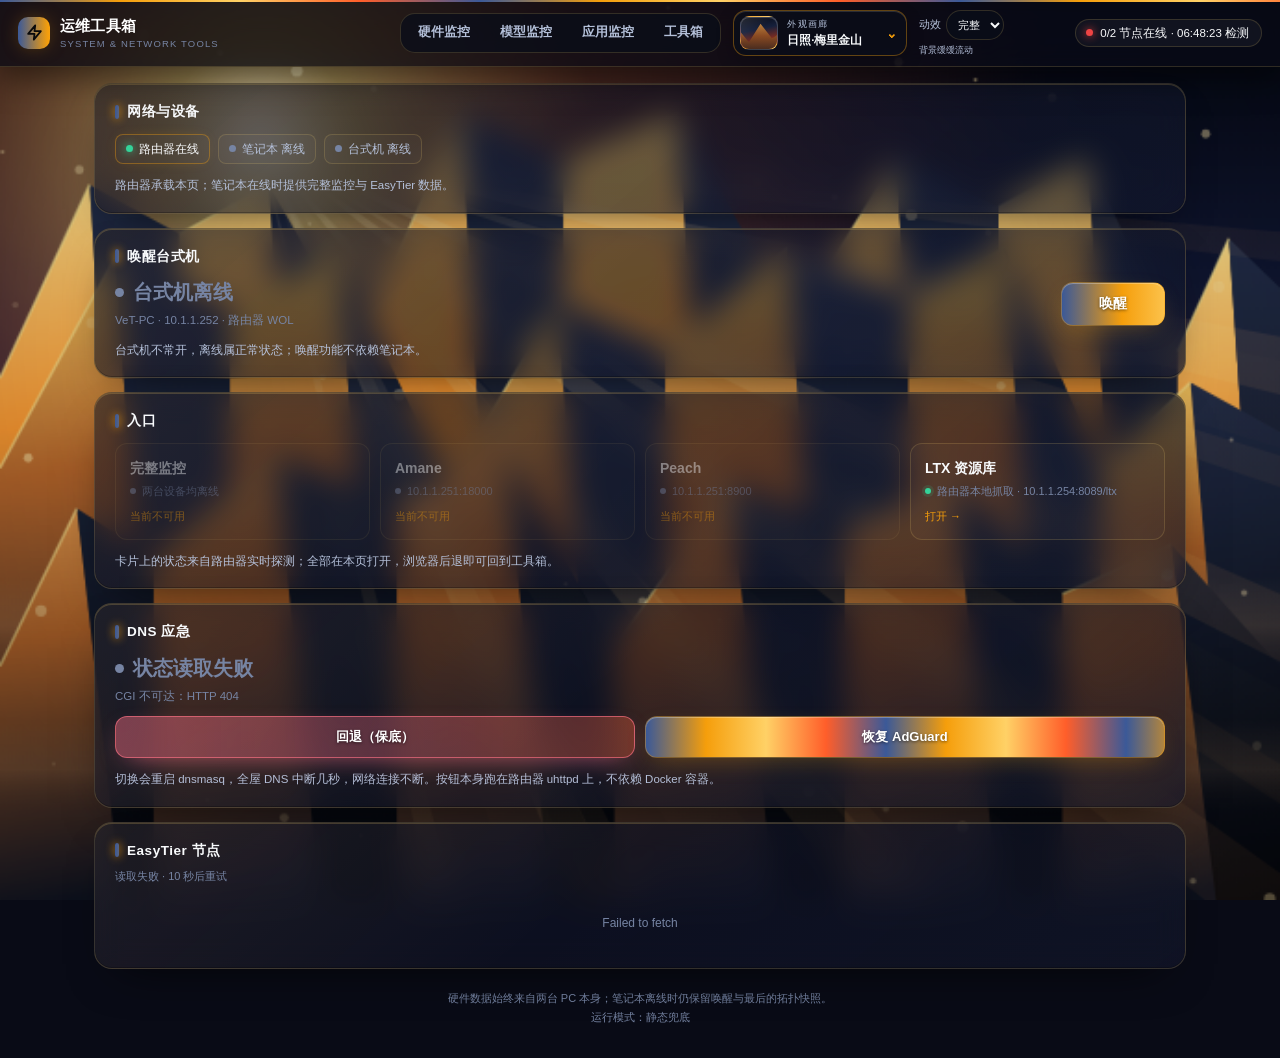
==== commit 4d384b18: "feat(skins): 12 款皮肤 + 8 套独立物理材质 Canvas 渲染管线 - 皮肤从 6 款扩到 12 款，废弃「一套正弦波换颜色」的共用实现 - 新增 8 套独立材质管线：青花瓷 / " ====
--- a/router-hub/index.html
+++ b/router-hub/index.html
@@ -17,13 +17,13 @@
 .tag.src{background:rgba(255,255,255,.08);color:var(--dim)}
 .wrap{max-width:1120px;margin:0 auto;padding:16px 14px 0}
 .panel{background:linear-gradient(180deg,rgba(255,255,255,.018),transparent),var(--panel);border:1px solid var(--line);border-radius:15px;padding:16px;margin-bottom:14px}
-.panel h2{font-size:12px;font-weight:650;color:#aeb9c9;margin:0 0 12px;letter-spacing:.09em;display:flex;align-items:center;gap:8px}
+.panel h2{font-size:12px;font-weight:650;color:var(--dim);margin:0 0 12px;letter-spacing:.09em;display:flex;align-items:center;gap:8px}
 .panel h2::after{content:"";flex:1;height:1px;background:var(--line)}
 .nodes{display:flex;gap:8px;flex-wrap:wrap;font-size:11.5px;color:var(--dim)}
 .node{display:flex;align-items:center;gap:6px;border:1px solid var(--line);border-radius:8px;padding:6px 10px;background:rgba(255,255,255,.02)}
 .node i{width:7px;height:7px;border-radius:50%;background:var(--dim2)}
 .node.on i{background:var(--ok);box-shadow:0 0 0 3px rgba(52,211,153,.12)}
-.node.on{color:#c6d0de}
+.node.on{color:var(--dim)}
 .wol{display:flex;align-items:center;gap:14px;flex-wrap:wrap}
 .wol .info{flex:1;min-width:180px}
 .state{font-size:20px;font-weight:650;display:flex;align-items:center;gap:9px;color:var(--dim)}
@@ -32,16 +32,16 @@
 .state.off{color:var(--dim2)}.state.off i{background:var(--dim2)}
 .state.wait{color:var(--warn)}.state.wait i{background:var(--warn)}
 .sub{font-size:11.5px;color:var(--dim2);margin-top:5px}
-.btn{border:1px solid rgba(96,165,250,.35);background:rgba(96,165,250,.16);color:#bfdbfe;font-family:inherit;font-size:14px;font-weight:600;padding:12px 26px;border-radius:11px;cursor:pointer;white-space:nowrap;min-width:104px}
+.btn{border:1px solid rgba(96,165,250,.35);background:rgba(96,165,250,.16);color:var(--p1);font-family:inherit;font-size:14px;font-weight:600;padding:12px 26px;border-radius:11px;cursor:pointer;white-space:nowrap;min-width:104px}
 .btn:disabled{opacity:.5;cursor:not-allowed}
 .dnsbtns{display:flex;gap:10px;margin-top:12px;flex-wrap:wrap}
 .dnsbtns .btn{flex:1;min-width:140px;font-size:13px;padding:11px 14px}
-.btn.danger{border-color:rgba(251,113,133,.4);background:rgba(251,113,133,.14);color:#fecdd3}
+.btn.danger{border-color:rgba(251,113,133,.4);background:rgba(251,113,133,.14);color:var(--bad)}
 .hint{font-size:11.5px;color:var(--dim);margin-top:12px;line-height:1.6;min-height:18px}
 .hint.err{color:var(--bad)}.hint.ok{color:var(--ok)}
 .links{display:grid;grid-template-columns:repeat(auto-fit,minmax(160px,1fr));gap:10px}
 .link{display:flex;flex-direction:column;text-decoration:none;border:1px solid var(--line);background:rgba(255,255,255,.02);border-radius:12px;padding:14px}
-.link b{display:block;font-size:14px;color:#fff;font-weight:650}
+.link b{display:block;font-size:14px;color:var(--txt);font-weight:650}
 .link span{display:block;font-size:11px;color:var(--dim2);margin-top:5px;line-height:1.5}
 .link em{font-style:normal;color:var(--blue);font-size:11px;display:block;margin-top:auto;padding-top:9px}
 .link .st{display:flex;align-items:flex-start;gap:6px;margin-top:5px;font-size:11px;color:var(--dim2);line-height:1.5}
@@ -59,7 +59,7 @@
 .peer .hn{font-size:13px;font-weight:600;overflow-wrap:anywhere}
 .peer .ip{font-size:11px;color:var(--blue);margin-left:auto;white-space:nowrap}
 .peer .l2{display:flex;gap:6px 12px;flex-wrap:wrap;font-size:11px;color:var(--dim);margin-top:7px}
-.peer .l2 b{color:#c3cbd8;font-weight:550}
+.peer .l2 b{color:var(--dim);font-weight:550}
 .tag{font-size:10px;padding:1px 6px;border-radius:5px;background:rgba(52,211,153,.14);color:var(--ok)}
 .tag.relay{background:rgba(251,191,36,.14);color:var(--warn)}
 .empty{padding:18px 0;text-align:center;color:var(--dim2);font-size:12px}
@@ -67,7 +67,7 @@
 @media(max-width:600px){.wol .info{min-width:140px}.btn{flex:1}.peer .ip{margin-left:0}}
 
 .panel{padding:18px 20px!important}
-.panel h2{font-size:13.5px!important;font-weight:700!important;color:#fff!important;letter-spacing:.04em!important}
+.panel h2{font-size:13.5px!important;font-weight:700!important;color:var(--txt)!important;letter-spacing:.04em!important}
 .state.ok{text-shadow:0 0 18px rgba(52,211,153,.3)}
 </style>
 </head>
@@ -88,7 +88,7 @@
     <div class="wol">
       <div class="info">
         <div class="state" id="pcState"><i></i><span>检测中…</span></div>
-        <div class="sub">DESKTOP-01 · 192.0.2.12 · 路由器 WOL</div>
+        <div class="sub">VeT-PC · 10.1.1.252 · 路由器 WOL</div>
       </div>
       <button class="btn" id="wolBtn">唤醒</button>
     </div>
@@ -124,8 +124,8 @@
   <div class="foot">硬件数据始终来自两台 PC 本身；笔记本离线时仍保留唤醒与最后的拓扑快照。<br><span id="modeBadge"></span></div>
 </main>
 <script>
-const LAPTOP='http://192.0.2.11:8090', DESKTOP='http://192.0.2.12:8090';
-const AMANE='http://192.0.2.11:18000/', PEACH='http://192.0.2.11:8900/';
+const LAPTOP='http://10.1.1.251:8090', DESKTOP='http://10.1.1.252:8090';
+const AMANE='http://10.1.1.251:18000/', PEACH='http://10.1.1.251:8900/';
 const LTX='/ltx/';
 let MODE='hub', ST={laptop:false,desktop:false,laptop_url:LAPTOP,desktop_url:DESKTOP}, LTXST=null, HLTH=null, APPS=null, LINK_SIG='';
 let waking=false, wakeTimer=null, wakeLeft=0;
@@ -223,7 +223,7 @@
 }
 
 function amaneCard(){
-  if(MODE!=='hub'||!APPS) return {s:'192.0.2.11:18000', k:ST.laptop?'':'off'};
+  if(MODE!=='hub'||!APPS) return {s:'10.1.1.251:18000', k:ST.laptop?'':'off'};
   const a=APPS.amane||{};
   if(!a.online) return {s:'离线 · 笔记本上没跑这个服务', k:'off'};
   const bits=[];
@@ -237,7 +237,7 @@
 }
 
 function peachCard(){
-  if(MODE!=='hub'||!APPS) return {s:'192.0.2.11:8900', k:ST.laptop?'':'off'};
+  if(MODE!=='hub'||!APPS) return {s:'10.1.1.251:8900', k:ST.laptop?'':'off'};
   const p=APPS.peach||{};
   if(!p.online) return {s:'离线 · 笔记本上没跑这个服务', k:'off'};
   const bits=[];
@@ -250,14 +250,14 @@
 }
 
 function ltxCard(){
-  if(!LTXST) return {s:'路由器本地抓取 · 192.0.2.1:8089/ltx', k:'ok'};
+  if(!LTXST) return {s:'路由器本地抓取 · 10.1.1.254:8089/ltx', k:'ok'};
   const t=String(LTXST.index_mtime||'').slice(11,16);
   return {s:(LTXST.count||0)+' 部 · '+LTXST.covers+' 图 · 同步 '+t, k:'ok'};
 }
 
 async function wake(){
   if(ST.desktop){hint('台式机当前已在线，无需唤醒。','ok');return}
-  if(!window.confirm('确定唤醒台式机 DESKTOP-01？'))return;
+  if(!window.confirm('确定唤醒台式机 VeT-PC？'))return;
   const btn=document.getElementById('wolBtn');
   btn.disabled=true;waking=true;wakeLeft=20;setPc('wait','等待上线');hint('正在发送唤醒包…');
   try{
--- a/common-nav.css
+++ b/common-nav.css
@@ -1191,17 +1191,17 @@
 html body[data-theme="hypercar"] .ambient-bg .orb-1 {
   left: -30vw; top: -14vh; right: auto; bottom: auto; width: 150vw; height: 82vh; border-radius: 30%; --atmo-angle: -19deg;
   background: radial-gradient(ellipse 54% 25% at 48% 50%,rgba(255,188,100,.46),rgba(255,91,26,.34) 36%,rgba(183,31,17,.14) 62%,transparent 82%);
-  --atmo-animation: hw-atmo-lava 25s ease-in-out infinite;
+  --atmo-animation: hw-atmo-lava 8.333s ease-in-out infinite;
 }
 html body[data-theme="hypercar"] .ambient-bg .orb-2 {
   left: auto; right: -36vw; top: 11vh; bottom: auto; width: 130vw; height: 100vh; border-radius: 42%; --atmo-angle: -31deg;
   background: radial-gradient(ellipse 55% 10% at 46% 48%,rgba(255,196,112,.38),rgba(255,77,20,.27) 40%,transparent 84%);
-  --atmo-animation: hw-atmo-current 31s ease-in-out infinite;
+  --atmo-animation: hw-atmo-current 10.333s ease-in-out infinite;
 }
 html body[data-theme="hypercar"] .ambient-bg .orb-3 {
   left: -12vw; bottom: -28vh; top: auto; right: auto; width: 110vw; height: 85vh; border-radius: 50%;
   background: radial-gradient(ellipse,rgba(195,36,23,.29),rgba(255,79,26,.13) 38%,transparent 73%);
-  --atmo-animation: hw-atmo-fluid 29s ease-in-out infinite reverse;
+  --atmo-animation: hw-atmo-fluid 9.667s ease-in-out infinite reverse;
 }
 html body[data-theme="prism"] {
   --surface-bg: rgba(21,15,38,.77); --surface-2: rgba(12,9,25,.85); --panel: rgba(21,15,38,.77);
@@ -1211,17 +1211,17 @@
 html body[data-theme="prism"] .ambient-bg .orb-1 {
   left: -32vw; top: -32vh; right: auto; bottom: auto; width: 120vw; height: 130vh; border-radius: 48% 52% 63% 37%; --atmo-angle: -24deg;
   background: radial-gradient(ellipse at 40% 42%,rgba(230,70,171,.45),rgba(153,66,224,.24) 35%,transparent 66%);
-  --atmo-animation: hw-atmo-fluid 27s ease-in-out infinite;
+  --atmo-animation: hw-atmo-fluid 9s ease-in-out infinite;
 }
 html body[data-theme="prism"] .ambient-bg .orb-2 {
   left: auto; right: -38vw; top: -5vh; bottom: auto; width: 125vw; height: 110vh; border-radius: 64% 36% 43% 57%; --atmo-angle: 22deg;
   background: radial-gradient(ellipse at 54% 40%,rgba(115,83,240,.43),rgba(199,107,239,.2) 36%,transparent 68%);
-  --atmo-animation: hw-atmo-current 33s ease-in-out infinite;
+  --atmo-animation: hw-atmo-current 11s ease-in-out infinite;
 }
 html body[data-theme="prism"] .ambient-bg .orb-3 {
   left: -5vw; bottom: -47vh; top: auto; right: auto; width: 128vw; height: 110vh; border-radius: 48%; --atmo-angle: -15deg;
   background: radial-gradient(ellipse 53% 40% at 55% 44%,rgba(99,238,245,.38),rgba(67,156,217,.18) 38%,transparent 72%);
-  --atmo-animation: hw-atmo-fluid 36s ease-in-out infinite reverse;
+  --atmo-animation: hw-atmo-fluid 12s ease-in-out infinite reverse;
 }
 html body[data-theme="gold"] {
   --surface-bg: rgba(23,20,15,.86); --surface-2: rgba(14,13,10,.9); --panel: rgba(23,20,15,.86);
@@ -1232,17 +1232,17 @@
 html body[data-theme="gold"] .ambient-bg .orb-1 {
   left: -30vw; top: -32vh; right: auto; bottom: auto; width: 150vw; height: 130vh; border-radius: 50%; --atmo-angle: -28deg;
   background: radial-gradient(ellipse 58% 18% at 50% 50%,transparent 55%,rgba(223,184,107,.1) 66%,rgba(253,227,168,.46) 68%,rgba(194,141,56,.14) 71%,transparent 78%);
-  --atmo-animation: hw-atmo-filament 34s ease-in-out infinite;
+  --atmo-animation: hw-atmo-filament 11.333s ease-in-out infinite;
 }
 html body[data-theme="gold"] .ambient-bg .orb-2 {
   left: auto; right: -40vw; top: 3vh; bottom: auto; width: 140vw; height: 105vh; border-radius: 50%; --atmo-angle: 24deg;
   background: radial-gradient(ellipse 57% 26% at 50% 50%,transparent 55%,rgba(246,222,166,.32) 62%,rgba(195,143,61,.08) 65%,transparent 76%);
-  --atmo-animation: hw-atmo-filament 41s ease-in-out infinite reverse;
+  --atmo-animation: hw-atmo-filament 13.667s ease-in-out infinite reverse;
 }
 html body[data-theme="gold"] .ambient-bg .orb-3 {
   left: -25vw; bottom: -35vh; top: auto; right: auto; width: 115vw; height: 105vh; border-radius: 50%;
   background: radial-gradient(ellipse,rgba(199,152,66,.2),rgba(169,117,39,.08) 40%,transparent 70%);
-  --atmo-animation: hw-atmo-fluid 38s ease-in-out infinite;
+  --atmo-animation: hw-atmo-fluid 12.667s ease-in-out infinite;
 }
 html body[data-theme="rainbow"] {
   --surface-bg: rgba(14,20,33,.8); --surface-2: rgba(9,12,24,.87); --panel: rgba(14,20,33,.8);
@@ -1252,17 +1252,17 @@
 html body[data-theme="rainbow"] .ambient-bg .orb-1 {
   left: -27vw; top: -43vh; right: auto; bottom: auto; width: 105vw; height: 170vh; border-radius: 44%; --atmo-angle: -27deg;
   background: radial-gradient(ellipse 19% 58% at 52% 42%,rgba(108,244,185,.41),rgba(28,200,189,.18) 45%,transparent 78%),radial-gradient(ellipse 11% 50% at 70% 42%,rgba(133,159,255,.26),transparent 76%);
-  --atmo-animation: hw-atmo-curtain 29s ease-in-out infinite;
+  --atmo-animation: hw-atmo-curtain 9.667s ease-in-out infinite;
 }
 html body[data-theme="rainbow"] .ambient-bg .orb-2 {
   left: auto; right: -29vw; top: -29vh; bottom: auto; width: 112vw; height: 160vh; border-radius: 39%; --atmo-angle: 25deg;
   background: radial-gradient(ellipse 24% 56% at 48% 42%,rgba(170,88,247,.36),rgba(237,98,180,.18) 43%,transparent 76%),radial-gradient(ellipse 9% 54% at 64% 45%,rgba(109,226,246,.32),transparent 78%);
-  --atmo-animation: hw-atmo-curtain 37s ease-in-out infinite reverse;
+  --atmo-animation: hw-atmo-curtain 12.333s ease-in-out infinite reverse;
 }
 html body[data-theme="rainbow"] .ambient-bg .orb-3 {
   left: -10vw; bottom: -56vh; top: auto; right: auto; width: 120vw; height: 125vh; border-radius: 50%; --atmo-angle: -18deg;
   background: radial-gradient(ellipse,rgba(74,143,242,.27),rgba(185,113,227,.11) 43%,transparent 72%);
-  --atmo-animation: hw-atmo-fluid 35s ease-in-out infinite;
+  --atmo-animation: hw-atmo-fluid 11.667s ease-in-out infinite;
 }
 html body[data-theme="liquid-glass"] {
   --surface-bg: rgba(20,35,54,.74); --surface-2: rgba(10,23,39,.87); --panel: rgba(20,35,54,.74);
@@ -1272,17 +1272,17 @@
 html body[data-theme="liquid-glass"] .ambient-bg .orb-1 {
   left: -34vw; top: -29vh; right: auto; bottom: auto; width: 150vw; height: 122vh; border-radius: 38% 62% 65% 35%; --atmo-angle: -23deg;
   background: radial-gradient(ellipse 54% 39% at 48% 48%,transparent 48%,rgba(114,169,211,.12) 57%,rgba(225,245,255,.47) 61%,rgba(165,216,246,.2) 65%,transparent 76%);
-  --atmo-animation: hw-atmo-fold 28s ease-in-out infinite;
+  --atmo-animation: hw-atmo-fold 9.333s ease-in-out infinite;
 }
 html body[data-theme="liquid-glass"] .ambient-bg .orb-2 {
   left: auto; right: -38vw; top: 4vh; bottom: auto; width: 142vw; height: 135vh; border-radius: 62% 38% 41% 59%; --atmo-angle: 27deg;
   background: radial-gradient(ellipse 53% 40% at 50% 48%,transparent 46%,rgba(155,171,213,.14) 55%,rgba(213,224,255,.35) 60%,rgba(133,188,221,.12) 66%,transparent 76%);
-  --atmo-animation: hw-atmo-fold 36s ease-in-out infinite reverse;
+  --atmo-animation: hw-atmo-fold 12s ease-in-out infinite reverse;
 }
 html body[data-theme="liquid-glass"] .ambient-bg .orb-3 {
   left: -21vw; bottom: -43vh; top: auto; right: auto; width: 136vw; height: 110vh; border-radius: 50%; --atmo-angle: -11deg;
   background: radial-gradient(ellipse,rgba(144,199,224,.22),rgba(93,148,183,.1) 40%,transparent 73%);
-  --atmo-animation: hw-atmo-fluid 39s ease-in-out infinite;
+  --atmo-animation: hw-atmo-fluid 13s ease-in-out infinite;
 }
 html body[data-theme="forest-breath"] {
   --surface-bg: rgba(12,32,25,.82); --surface-2: rgba(7,22,16,.9); --panel: rgba(12,32,25,.82);
@@ -1293,17 +1293,17 @@
 html body[data-theme="forest-breath"] .ambient-bg .orb-1 {
   left: -23vw; top: -32vh; right: auto; bottom: auto; width: 145vw; height: 145vh; border-radius: 0; transform-origin: 35% 5%;
   background: radial-gradient(ellipse at 34% 15%,rgba(222,233,161,.38),transparent 43%),conic-gradient(from 151deg at 35% -12%,transparent 0deg,rgba(181,219,150,.29) 9deg,transparent 19deg,rgba(127,203,156,.19) 28deg,transparent 43deg);
-  --atmo-animation: hw-atmo-breath 12s ease-in-out infinite;
+  --atmo-animation: hw-atmo-breath 4s ease-in-out infinite;
 }
 html body[data-theme="forest-breath"] .ambient-bg .orb-2 {
   left: auto; right: -16vw; top: -16vh; bottom: auto; width: 128vw; height: 130vh; border-radius: 0;
   background: radial-gradient(ellipse 12% 30% at 12% 20%,rgba(2,13,9,.8) 40%,transparent 60%),radial-gradient(ellipse 18% 9% at 39% 15%,rgba(2,13,9,.7) 38%,transparent 62%),radial-gradient(ellipse 11% 26% at 78% 38%,rgba(2,13,9,.75) 36%,transparent 61%),radial-gradient(ellipse 20% 11% at 83% 67%,rgba(2,13,9,.65) 40%,transparent 63%);
-  --atmo-animation: hw-atmo-canopy 12s ease-in-out infinite;
+  --atmo-animation: hw-atmo-canopy 4s ease-in-out infinite;
 }
 html body[data-theme="forest-breath"] .ambient-bg .orb-3 {
   left: -28vw; bottom: -31vh; top: auto; right: auto; width: 150vw; height: 95vh; border-radius: 50%;
   background: radial-gradient(ellipse 45% 32% at 36% 50%,rgba(180,211,187,.26),transparent 76%),radial-gradient(ellipse 35% 30% at 77% 61%,rgba(158,203,179,.19),transparent 78%);
-  --atmo-animation: hw-atmo-fog 36s ease-in-out infinite;
+  --atmo-animation: hw-atmo-fog 12s ease-in-out infinite;
 }
 html body[data-theme] :is(.card,.panel,.live-card,.master-card,.gauge-card) {
   animation: none !important; transform: none !important; background-image: var(--surface-img); border-color: var(--line);
@@ -1338,7 +1338,7 @@
 html body[data-theme]:is([data-motion-effective="lite"],[data-motion-effective="off"]) *::before,
 html body[data-theme]:is([data-motion-effective="lite"],[data-motion-effective="off"]) *::after { animation: none !important; -webkit-backdrop-filter: none !important; backdrop-filter: none !important; }
 html body[data-theme][data-motion-effective="lite"] .ambient-bg :is(.orb-2,.orb-3) { display: none; }
-html body[data-theme][data-motion-effective="lite"] .ambient-bg .orb-1 { animation: var(--hw-atmo-motion,hw-atmo-lite 24s ease-in-out infinite) !important; filter: none !important; will-change: opacity; }
+html body[data-theme][data-motion-effective="lite"] .ambient-bg .orb-1 { animation: var(--hw-atmo-motion,hw-atmo-lite 8s ease-in-out infinite) !important; filter: none !important; will-change: opacity; }
 html body[data-theme][data-motion-effective="off"] .ambient-bg .orb { animation: none !important; will-change: auto; }
 html body[data-theme]:is([data-motion-effective="lite"],[data-motion-effective="off"]) :is(.card,.panel,.live-card,.master-card,.gauge-card,.peer,.link,.app,.stat)::before { opacity: 0 !important; transition: none; }
 html body[data-theme]:is([data-motion-effective="lite"],[data-motion-effective="off"]) .hw-ripple { display: none; }
@@ -1411,3 +1411,479 @@
 @media(max-width:640px){
   html body .gauges-grid>.gauge-card:last-child>.gauge-sub{margin-top:0;padding-top:0}
 }
+
+/* ==================== UI FIX ROUND 2 (2026-11-16) ==================== */
+/* 1. 环形读数整体下移：数字不再顶到 270° 弧线。 */
+html body .gauge-val{padding-top:24px}
+html body .gauge-val .unit{margin-top:3px}
+html body .master-ring .val{padding-top:0}
+@media(max-width:640px){
+  html body .gauge-val{padding-top:22px}
+}
+/* 2. 主题画廊定位：父级不再使用 transform（transform 会改变 fixed 子元素的定位基准，导致面板飞出屏幕）；移动端改用相对定位。 */
+html body .hw-theme-picker{transform:none!important;isolation:isolate}
+html body #moodBtn.hw-gallery-trigger{transform:translateZ(0)}
+@media(max-width:1020px){
+  html body .hw-theme-gallery{position:absolute;top:calc(100% + 10px);right:0;left:auto;width:min(352px,calc(100vw - 48px));max-height:min(70dvh,600px)}
+  html body #moodBtn.hw-gallery-trigger{max-width:230px}
+}
+/* 3. 触发器与弹出面板保持同一套主题语言：当前主题的强调色贯穿两边。 */
+html body #moodBtn.hw-gallery-trigger{border-color:var(--border-glow)}
+html body #moodBtn.hw-gallery-trigger .hw-theme-current{color:var(--txt)}
+html body .hw-theme-gallery{border-color:var(--border-glow)}
+html body .hw-gallery-heading strong{color:var(--txt)}
+
+/* 3. 画廊改为视口级浮动层：位置由 JS 按触发器实际坐标计算（不依赖任何祖先定位）。 */
+html body #hwThemeGallery{position:fixed!important;right:auto!important;z-index:2147483000;margin:0}
+html body #hwThemeGallery .hw-gallery-heading{padding-top:2px}
+
+/* =====================================================================
+ * V8 · 十二皮肤体系
+ *  A 类（8 款）：独立物理材质 Canvas 接管背景，旧 .orb 全部下线
+ *  B 类（4 款）：prism / rainbow / liquid-glass / forest-breath 原样保留
+ * 本节只做「接管关系 / 配色 / 器物质感 / 文字对比」，渲染算法在 JS 里。
+ * ===================================================================== */
+
+/* ---------------- 1. 画布接管关系 ---------------- */
+.ambient-bg .hw-material-canvas{
+  position:absolute;inset:0;width:100%;height:100%;
+  display:none;pointer-events:none;z-index:1;
+  transform:translateZ(0);
+}
+.hw-fx-canvas{
+  position:fixed;inset:0;width:100%;height:100%;
+  pointer-events:none;z-index:9998;opacity:.94;
+  contain:strict;
+}
+@media (hover:none),(pointer:coarse){
+  .hw-fx-canvas{display:none!important}
+}
+
+/* A 类皮肤：接管背景 */
+body:is([data-theme="blue-porcelain"],[data-theme="sunrise-gold"],[data-theme="ink-wash"],
+        [data-theme="ferrofluid-chrome"],[data-theme="black-opal"],[data-theme="gemini-nebula"],
+        [data-theme="gemini-porcelain"],[data-theme="gemini-halftone"]) .ambient-bg .orb{
+  display:none!important;
+}
+body:is([data-theme="blue-porcelain"],[data-theme="sunrise-gold"],[data-theme="ink-wash"],
+        [data-theme="ferrofluid-chrome"],[data-theme="black-opal"],[data-theme="gemini-nebula"],
+        [data-theme="gemini-porcelain"],[data-theme="gemini-halftone"]) .ambient-bg .hw-material-canvas{
+  display:block;
+}
+/* 画布之上压一层氛围柔光/暗角，避免材质贴边发硬 */
+body:is([data-theme="blue-porcelain"],[data-theme="sunrise-gold"],[data-theme="ink-wash"],
+        [data-theme="ferrofluid-chrome"],[data-theme="black-opal"],[data-theme="gemini-nebula"],
+        [data-theme="gemini-porcelain"],[data-theme="gemini-halftone"]) .ambient-bg::after{
+  z-index:2;
+}
+html body:is([data-theme="blue-porcelain"],[data-theme="ink-wash"],[data-theme="gemini-porcelain"]) .ambient-bg::after{
+  background:radial-gradient(ellipse at 50% 34%,rgba(255,255,255,.30),transparent 58%),
+             radial-gradient(ellipse at 50% 100%,rgba(255,255,255,.16),transparent 62%);
+}
+html body:is([data-theme="blue-porcelain"],[data-theme="ink-wash"],[data-theme="gemini-porcelain"]) .ambient-bg::before{
+  opacity:.18;
+}
+
+/* B 类皮肤：恢复 .orb（覆盖 ATMOSPHERE V2 的 display:block 兜底无需，但要压住上方隐藏规则） */
+body:is([data-theme="prism"],[data-theme="rainbow"],[data-theme="liquid-glass"],[data-theme="forest-breath"]) .ambient-bg .orb{
+  display:block;
+}
+body:is([data-theme="prism"],[data-theme="rainbow"],[data-theme="liquid-glass"],[data-theme="forest-breath"]) .ambient-bg .hw-material-canvas{
+  display:none!important;
+}
+
+/* ---------------- 2. 深色材质皮肤变量 ---------------- */
+/* 日照·梅里金山（接替 hypercar） */
+html body[data-theme="sunrise-gold"]{
+  color-scheme:dark;
+  --bg:#090b16; --atmo-solid:#090b16; --atmo-edge:rgba(255,215,110,.20);
+  --atmo-texture:repeating-linear-gradient(115deg,rgba(255,196,110,.022) 0 1px,transparent 1px 16px);
+  --surface-bg:rgba(16,20,36,.64); --surface-2:rgba(10,14,26,.80); --panel:rgba(18,22,40,.68);
+  --surface-img:linear-gradient(140deg,rgba(255,196,110,.07),transparent 46%,rgba(59,89,152,.045));
+  --topbar-bg:rgba(9,11,22,.78); --thead-bg:rgba(20,26,46,.86);
+  --line:rgba(255,215,110,.16); --border-glow:rgba(245,158,11,.38);
+  --spot:rgba(255,215,102,.16); --ripple:rgba(255,215,102,.34);
+  --p1:#f59e0b; --p2:#ffd166; --p3:#ff5e2a;
+  --ok:#34d399; --warn:#fbbf24; --bad:#ef4444; --blue:#60a5fa; --cyan:#38bdf8;
+  --txt:#f8fafc; --dim:#b4c0d9; --dim2:#7684a3;
+  --radius:18px; --radius-sm:12px;
+  --grad-main:linear-gradient(135deg,#3b5998 0%,#f59e0b 52%,#ffd166 100%);
+  --grad-ribbon:linear-gradient(90deg,rgba(59,89,152,0),#f59e0b 40%,#ffd166 70%,rgba(255,94,42,0));
+  --grad-flow:linear-gradient(90deg,#3b5998,#f59e0b,#ffd166,#ff5e2a,#3b5998);
+  --grad-flow-warn:linear-gradient(90deg,#a16207,#fbbf24,#fef3c7,#fbbf24,#a16207);
+  --grad-flow-bad:linear-gradient(90deg,#991b1b,#ef4444,#fecaca,#ef4444,#991b1b);
+  --flow-period:250px; --flow-duration:13s;
+}
+/* 磁流·液态水银（接替 gold） */
+html body[data-theme="ferrofluid-chrome"]{
+  color-scheme:dark;
+  --bg:#07090d; --atmo-solid:#07090d; --atmo-edge:rgba(226,232,240,.20);
+  --surface-bg:rgba(15,18,25,.68); --surface-2:rgba(10,12,18,.84); --panel:rgba(18,22,30,.72);
+  --surface-img:linear-gradient(140deg,rgba(226,232,240,.075),transparent 44%,rgba(147,197,253,.04));
+  --topbar-bg:rgba(8,10,14,.80); --thead-bg:rgba(20,25,34,.88);
+  --line:rgba(203,213,225,.16); --border-glow:rgba(226,232,240,.34);
+  --spot:rgba(226,232,240,.14); --ripple:rgba(226,232,240,.34);
+  --p1:#cbd5e1; --p2:#93c5fd; --p3:#64748b;
+  --ok:#34d399; --warn:#f59e0b; --bad:#f87171; --blue:#93c5fd; --cyan:#67e8f9;
+  --txt:#f1f5f9; --dim:#94a3b8; --dim2:#64748b;
+  --radius:16px; --radius-sm:10px;
+  --grad-main:linear-gradient(135deg,#64748b 0%,#e2e8f0 50%,#93c5fd 100%);
+  --grad-ribbon:linear-gradient(90deg,rgba(71,85,105,0),#cbd5e1 46%,#f8fafc 66%,rgba(147,197,253,0));
+  --grad-flow:linear-gradient(90deg,#64748b,#cbd5e1,#f8fafc,#93c5fd,#64748b);
+  --grad-flow-warn:linear-gradient(90deg,#a16207,#fbbf24,#fef3c7,#fbbf24,#a16207);
+  --grad-flow-bad:linear-gradient(90deg,#991b1b,#f87171,#fecaca,#f87171,#991b1b);
+  --flow-period:240px; --flow-duration:15s;
+}
+/* 欧泊·黑曜变彩 */
+html body[data-theme="black-opal"]{
+  color-scheme:dark;
+  --bg:#05060a; --atmo-solid:#05060a; --atmo-edge:rgba(0,230,118,.18);
+  --surface-bg:rgba(12,15,22,.66); --surface-2:rgba(8,10,16,.82); --panel:rgba(14,18,28,.70);
+  --surface-img:linear-gradient(135deg,rgba(0,230,118,.06),transparent 42%,rgba(155,81,224,.05));
+  --topbar-bg:rgba(6,8,12,.80); --thead-bg:rgba(16,21,32,.88);
+  --line:rgba(0,230,118,.15); --border-glow:rgba(0,176,255,.36);
+  --spot:rgba(0,230,118,.12); --ripple:rgba(0,230,118,.32);
+  --p1:#00e676; --p2:#00b0ff; --p3:#ff5252;
+  --ok:#00e676; --warn:#ffab40; --bad:#ff5252; --blue:#00b0ff; --cyan:#18ffff;
+  --txt:#f0f7ff; --dim:#9ab0c9; --dim2:#5d708a;
+  --radius:20px; --radius-sm:12px;
+  --grad-main:linear-gradient(135deg,#00e676 0%,#00b0ff 48%,#9b51e0 100%);
+  --grad-ribbon:linear-gradient(90deg,rgba(0,230,118,0),#00b0ff 42%,#9b51e0 72%,rgba(255,82,82,0));
+  --grad-flow:linear-gradient(90deg,#00e676,#00b0ff,#9b51e0,#ff5252,#00e676);
+  --grad-flow-warn:linear-gradient(90deg,#a16207,#ffab40,#ffe0b2,#ffab40,#a16207);
+  --grad-flow-bad:linear-gradient(90deg,#991b1b,#ff5252,#ffcdd2,#ff5252,#991b1b);
+  --flow-period:260px; --flow-duration:12s;
+}
+/* 星云·双子流体 */
+html body[data-theme="gemini-nebula"]{
+  color-scheme:dark;
+  --bg:#080a12; --atmo-solid:#080a12; --atmo-edge:rgba(168,199,250,.18);
+  --surface-bg:rgba(15,18,28,.60); --surface-2:rgba(11,14,22,.78); --panel:rgba(16,20,32,.64);
+  --surface-img:linear-gradient(140deg,rgba(168,199,250,.07),transparent 48%,rgba(217,101,112,.045));
+  --topbar-bg:rgba(8,10,18,.76); --thead-bg:rgba(17,21,34,.86);
+  --line:rgba(168,199,250,.14); --border-glow:rgba(155,114,203,.36);
+  --spot:rgba(155,114,203,.15); --ripple:rgba(168,199,250,.30);
+  --p1:#4285f4; --p2:#9b72cb; --p3:#d96570;
+  --ok:#34a853; --warn:#fbbc04; --bad:#ea4335; --blue:#669df6; --cyan:#78d9ec;
+  --txt:#f0f4ff; --dim:#9aa8c7; --dim2:#687594;
+  --radius:22px; --radius-sm:14px;
+  --grad-main:linear-gradient(135deg,#4285f4 0%,#9b72cb 50%,#d96570 100%);
+  --grad-ribbon:linear-gradient(90deg,rgba(66,133,244,0),#9b72cb 42%,#d96570 70%,rgba(244,156,70,0));
+  --grad-flow:linear-gradient(90deg,#4285f4,#9b72cb,#d96570,#f49c46,#4285f4);
+  --grad-flow-warn:linear-gradient(90deg,#a16207,#fbbc04,#fef3c7,#fbbc04,#a16207);
+  --grad-flow-bad:linear-gradient(90deg,#991b1b,#ea4335,#fecaca,#ea4335,#991b1b);
+  --flow-period:250px; --flow-duration:14s;
+}
+/* 极光·点阵波束 */
+html body[data-theme="gemini-halftone"]{
+  color-scheme:dark;
+  --bg:#070910; --atmo-solid:#070910; --atmo-edge:rgba(120,217,236,.18);
+  --surface-bg:rgba(12,16,26,.66); --surface-2:rgba(9,12,20,.82); --panel:rgba(14,19,30,.70);
+  --surface-img:linear-gradient(140deg,rgba(120,217,236,.07),transparent 46%,rgba(66,133,244,.045));
+  --topbar-bg:rgba(7,9,16,.80); --thead-bg:rgba(15,21,33,.88);
+  --line:rgba(120,217,236,.14); --border-glow:rgba(66,133,244,.36);
+  --spot:rgba(120,217,236,.12); --ripple:rgba(120,217,236,.32);
+  --p1:#78d9ec; --p2:#4285f4; --p3:#f49c46;
+  --ok:#34a853; --warn:#fbbc04; --bad:#ea4335; --blue:#4285f4; --cyan:#78d9ec;
+  --txt:#eef6ff; --dim:#95abc4; --dim2:#5d7491;
+  --radius:20px; --radius-sm:12px;
+  --grad-main:linear-gradient(135deg,#78d9ec 0%,#4285f4 52%,#9b72cb 100%);
+  --grad-ribbon:linear-gradient(90deg,rgba(120,217,236,0),#4285f4 44%,#9b72cb 74%,rgba(244,156,70,0));
+  --grad-flow:linear-gradient(90deg,#78d9ec,#4285f4,#9b72cb,#f49c46,#78d9ec);
+  --grad-flow-warn:linear-gradient(90deg,#a16207,#fbbc04,#fef3c7,#fbbc04,#a16207);
+  --grad-flow-bad:linear-gradient(90deg,#991b1b,#ea4335,#fecaca,#ea4335,#991b1b);
+  --flow-period:240px; --flow-duration:11s;
+}
+
+/* 五款深色材质皮肤的强调块：grad-flow 里含深蓝/深紫段，
+   原来的深字在这些相位上会糊掉，统一反白并压一层阴影。 */
+html body:is([data-theme="sunrise-gold"],[data-theme="ferrofluid-chrome"],[data-theme="black-opal"],
+             [data-theme="gemini-nebula"],[data-theme="gemini-halftone"]) .btn,
+html body:is([data-theme="sunrise-gold"],[data-theme="ferrofluid-chrome"],[data-theme="black-opal"],
+             [data-theme="gemini-nebula"],[data-theme="gemini-halftone"]) .tool-link.active{
+  color:#fff;
+  text-shadow:0 1px 3px rgba(0,0,0,.55);
+}
+
+/* ---------------- 3. 亮色材质皮肤变量 ---------------- *//* 天青·元青花釉（汝窑天青） */
+html body[data-theme="blue-porcelain"]{
+  color-scheme:light;
+  --bg:#d8e6ee; --atmo-solid:#e7f0f5; --atmo-edge:rgba(255,255,255,.95);
+  --atmo-texture:repeating-linear-gradient(128deg,rgba(27,59,115,.030) 0 1px,transparent 1px 15px);
+  --surface-bg:rgba(246,251,253,.76); --surface-2:rgba(235,244,248,.88); --panel:rgba(248,252,254,.80);
+  --surface-img:linear-gradient(150deg,rgba(255,255,255,.55),rgba(214,231,240,.28) 62%,rgba(27,59,115,.035));
+  --topbar-bg:rgba(238,246,250,.88); --thead-bg:rgba(226,238,246,.94);
+  --line:rgba(27,59,115,.14); --border-glow:rgba(46,95,161,.32);
+  --spot:rgba(255,255,255,.55); --ripple:rgba(27,59,115,.22);
+  --p1:#1b3b73; --p2:#2e5fa1; --p3:#a62c2b;
+  --ok:#1f7a5c; --warn:#b45309; --bad:#a62c2b; --blue:#2e5fa1; --cyan:#387c9e;
+  --txt:#122034; --dim:#3b536e; --dim2:#627b96;
+  --radius:20px; --radius-sm:12px;
+  --grad-main:linear-gradient(135deg,#1b3b73 0%,#2e5fa1 55%,#7ba6cc 100%);
+  --grad-ribbon:linear-gradient(90deg,rgba(27,59,115,0),#2e5fa1 46%,#7ba6cc 70%,rgba(166,44,43,0));
+  --grad-flow:linear-gradient(90deg,#1b3b73,#2e5fa1,#7ba6cc,#a62c2b,#1b3b73);
+  --grad-flow-warn:linear-gradient(90deg,#8a4b0f,#d97706,#fde68a,#d97706,#8a4b0f);
+  --grad-flow-bad:linear-gradient(90deg,#7f1d1d,#a62c2b,#e7a3a2,#a62c2b,#7f1d1d);
+  --flow-period:250px; --flow-duration:14s;
+}
+/* 烟雨·徽墨宣纸（生宣） */
+html body[data-theme="ink-wash"]{
+  color-scheme:light;
+  --bg:#f3efe4; --atmo-solid:#f7f3ea; --atmo-edge:rgba(255,255,255,.92);
+  --atmo-texture:repeating-linear-gradient(0deg,rgba(120,108,88,.045) 0 1px,transparent 1px 7px);
+  --surface-bg:rgba(248,245,236,.78); --surface-2:rgba(240,235,224,.88); --panel:rgba(250,247,240,.82);
+  --surface-img:linear-gradient(150deg,rgba(255,255,255,.45),rgba(232,225,208,.35) 62%,rgba(28,30,34,.03));
+  --topbar-bg:rgba(245,241,231,.90); --thead-bg:rgba(234,228,214,.94);
+  --line:rgba(32,36,42,.12); --border-glow:rgba(200,60,35,.26);
+  --spot:rgba(28,30,34,.05); --ripple:rgba(200,60,35,.26);
+  --p1:#1c1e22; --p2:#5c626b; --p3:#c83c23;
+  --ok:#2d6a4f; --warn:#b45309; --bad:#c83c23; --blue:#3b556e; --cyan:#4a6b6e;
+  --txt:#18191c; --dim:#4a4d52; --dim2:#76787d;
+  --radius:16px; --radius-sm:10px;
+  --grad-main:linear-gradient(135deg,#1c1e22 0%,#5c626b 62%,#c83c23 100%);
+  --grad-ribbon:linear-gradient(90deg,rgba(28,30,34,0),#5c626b 48%,#9c988e 72%,rgba(200,60,35,0));
+  --grad-flow:linear-gradient(90deg,#1c1e22,#5c626b,#9c988e,#c83c23,#1c1e22);
+  --grad-flow-warn:linear-gradient(90deg,#8a4b0f,#d97706,#fde68a,#d97706,#8a4b0f);
+  --grad-flow-bad:linear-gradient(90deg,#7f1d1d,#c83c23,#e8aea3,#c83c23,#7f1d1d);
+  --flow-period:240px; --flow-duration:16s;
+}
+/* 晨曦·白瓷彩雾（羊脂白瓷） */
+html body[data-theme="gemini-porcelain"]{
+  color-scheme:light;
+  --bg:#f6f8fc; --atmo-solid:#ffffff; --atmo-edge:rgba(255,255,255,.96);
+  --surface-bg:rgba(255,255,255,.75); --surface-2:rgba(245,248,254,.88); --panel:rgba(255,255,255,.80);
+  --surface-img:linear-gradient(150deg,rgba(255,255,255,.62),rgba(236,241,250,.34) 60%,rgba(66,133,244,.028));
+  --topbar-bg:rgba(248,250,253,.90); --thead-bg:rgba(238,243,250,.94);
+  --line:rgba(66,133,244,.12); --border-glow:rgba(155,114,203,.30);
+  --spot:rgba(155,114,203,.10); --ripple:rgba(66,133,244,.22);
+  --p1:#4285f4; --p2:#9b72cb; --p3:#d96570;
+  --ok:#1e8e3e; --warn:#e37400; --bad:#d93025; --blue:#1a73e8; --cyan:#129eaf;
+  --txt:#141a26; --dim:#4a5568; --dim2:#718096;
+  --radius:22px; --radius-sm:14px;
+  --grad-main:linear-gradient(135deg,#4285f4 0%,#9b72cb 50%,#d96570 100%);
+  --grad-ribbon:linear-gradient(90deg,rgba(66,133,244,0),#9b72cb 44%,#d96570 72%,rgba(244,156,70,0));
+  --grad-flow:linear-gradient(90deg,#4285f4,#9b72cb,#d96570,#f49c46,#4285f4);
+  --grad-flow-warn:linear-gradient(90deg,#a16207,#e37400,#fde68a,#e37400,#a16207);
+  --grad-flow-bad:linear-gradient(90deg,#8f1a12,#d93025,#f7b6b2,#d93025,#8f1a12);
+  --flow-period:250px; --flow-duration:15s;
+}
+
+/* ---------------- 4. 亮色材质的器物质感 ---------------- */
+/* 瓷质卡片：内壁高光 + 微弱下沉阴影，不能沿用深色主题的黑色投影 */
+html body[data-theme="blue-porcelain"] :is(.card,.panel,.live-card,.master-card,.gauge-card,.kpi-card),
+html body[data-theme="gemini-porcelain"] :is(.card,.panel,.live-card,.master-card,.gauge-card,.kpi-card){
+  box-shadow:inset 0 1px 1px rgba(255,255,255,.95),
+             inset 0 -1px 2px rgba(27,59,115,.08),
+             0 12px 32px -10px rgba(18,42,76,.12);
+  border-color:var(--line);
+}
+html body[data-theme="blue-porcelain"] :is(.card,.panel,.live-card,.master-card,.gauge-card):hover,
+html body[data-theme="gemini-porcelain"] :is(.card,.panel,.live-card,.master-card,.gauge-card):hover{
+  box-shadow:inset 0 1px 1px rgba(255,255,255,.98),
+             inset 0 -1px 2px rgba(27,59,115,.10),
+             0 16px 38px -12px rgba(18,42,76,.18);
+}
+/* 宣纸卡片：没有光泽，只有纸纤维的极薄内框与轻微下沉 */
+html body[data-theme="ink-wash"] :is(.card,.panel,.live-card,.master-card,.gauge-card,.kpi-card){
+  box-shadow:inset 0 0 0 1px rgba(28,30,34,.09),
+             0 10px 26px -10px rgba(45,40,30,.10);
+  border-color:rgba(32,36,42,.10);
+}
+html body[data-theme="ink-wash"] :is(.card,.panel,.live-card,.master-card,.gauge-card):hover{
+  box-shadow:inset 0 0 0 1px rgba(28,30,34,.13),
+             0 14px 30px -12px rgba(45,40,30,.16);
+}
+/* 亮色主题下的分段控件 / 凹槽 / 顶栏 */
+html body:is([data-theme="blue-porcelain"],[data-theme="ink-wash"],[data-theme="gemini-porcelain"]) :is(.devices,.seg,.range-switch,.stat,.peer,.link,.app){
+  background-color:var(--surface-2)!important;
+  border-color:var(--line);
+}
+html body:is([data-theme="blue-porcelain"],[data-theme="ink-wash"],[data-theme="gemini-porcelain"]) .topbar{
+  box-shadow:0 6px 22px -14px rgba(18,42,76,.28),inset 0 -1px 0 rgba(255,255,255,.55);
+}
+html body:is([data-theme="blue-porcelain"],[data-theme="ink-wash"],[data-theme="gemini-porcelain"]) thead th{
+  border-bottom:1px solid var(--line);
+}
+html body:is([data-theme="blue-porcelain"],[data-theme="ink-wash"],[data-theme="gemini-porcelain"]) tbody tr:hover td{
+  background:rgba(20,40,70,.045);
+}
+/* 亮色主题的按钮/激活胶囊：多彩渐变里混有浅橙浅粉，白字压不住。
+   这里统一退回「单色器物底」—— 青花蓝 / 墨黑 / 品牌蓝，白字对比稳定。 */
+html body:is([data-theme="blue-porcelain"],[data-theme="ink-wash"],[data-theme="gemini-porcelain"]) .btn,
+html body:is([data-theme="blue-porcelain"],[data-theme="ink-wash"],[data-theme="gemini-porcelain"]) .tool-link.active,
+html body:is([data-theme="blue-porcelain"],[data-theme="ink-wash"],[data-theme="gemini-porcelain"]) :is(.dev,.seg button,.range-btn).active{
+  background-image:none!important;
+  background-color:var(--p1)!important;
+  color:#fbfdff;
+  text-shadow:0 1px 2px rgba(6,18,36,.28);
+  animation:none!important;
+  box-shadow:inset 0 0 0 1px rgba(255,255,255,.22),0 3px 10px -4px rgba(18,42,76,.35);
+}
+/* 激活胶囊的彩色流动层一并关掉，避免又盖回浅色 */
+html body:is([data-theme="blue-porcelain"],[data-theme="ink-wash"],[data-theme="gemini-porcelain"]) :is(.dev,.seg button,.range-btn).active::before{
+  display:none!important;
+}
+/* 站点名：深色皮肤写死 #fff，亮底上必须回到正文色 */
+html body:is([data-theme="blue-porcelain"],[data-theme="ink-wash"],[data-theme="gemini-porcelain"]) .brand{
+  color:var(--txt);
+}
+html body:is([data-theme="blue-porcelain"],[data-theme="ink-wash"],[data-theme="gemini-porcelain"]) .brand .emblem-box{
+  color:#fbfdff;
+}
+html body:is([data-theme="blue-porcelain"],[data-theme="ink-wash"],[data-theme="gemini-porcelain"]) .btn.danger{
+  color:#fff5f5;
+}
+/* 亮色主题的卡片聚光改成正向提亮，而不是加一层深色 */
+html body:is([data-theme="blue-porcelain"],[data-theme="ink-wash"],[data-theme="gemini-porcelain"]) :is(.card,.panel,.live-card,.master-card,.gauge-card,.peer,.link,.app,.stat)::before{
+  background:radial-gradient(300px circle at var(--mx,50%) var(--my,20%),var(--spot),transparent 70%);
+  mix-blend-mode:normal;
+}
+/* 亮色主题的下拉/弹层 */
+html body[data-theme="ink-wash"] #hwMotionSelect,
+html body[data-theme="blue-porcelain"] #hwMotionSelect,
+html body[data-theme="gemini-porcelain"] #hwMotionSelect{color-scheme:light;}
+
+/* ---------------- 5. 亮色主题文字对比兜底 ----------------
+   深色皮肤里的 color:#fff / #e2e8f0 硬编码在亮底上就是白底白字。
+   这里按"页面实际用到的选择器"逐个接住，统一回到变量色。
+   用 html body 前缀保证压过页面内 <style> 的同名类选择器。 */
+html body:is([data-theme="blue-porcelain"],[data-theme="ink-wash"],[data-theme="gemini-porcelain"]) :is(
+  .master-info h2, .panel h2, .panel-head h2, .stat-value, .chart-head .t,
+  .legend b, .chart-tip b, .row .v, .daily-events b, .foot b,
+  .kpi-value, .kpi-num, .big-num, .metric-value, .value-lg,
+  .card h1, .card h2, .card h3, .panel h1, .panel h3,
+  th, .th, td strong, td b
+){
+  color:var(--txt);
+  -webkit-text-fill-color:currentColor;
+}
+html body:is([data-theme="blue-porcelain"],[data-theme="ink-wash"],[data-theme="gemini-porcelain"]) :is(
+  .master-foot, .gauge-sub, .chart-range, .empty-row, .foot, .hw-code, .panel-sub,
+  .stat-sub, .stat-label, .gauge-val .unit, .chart-tip, .legend, .daily-events
+){
+  color:var(--dim2);
+}
+/* 次级文字：逐条列出，避免 :is() 取最高特异性时把 .dev/.tool-link 也降成灰字 */
+html body:is([data-theme="blue-porcelain"],[data-theme="ink-wash"],[data-theme="gemini-porcelain"]) .row .k,
+html body:is([data-theme="blue-porcelain"],[data-theme="ink-wash"],[data-theme="gemini-porcelain"]) .gauge-head,
+html body:is([data-theme="blue-porcelain"],[data-theme="ink-wash"],[data-theme="gemini-porcelain"]) .gauge-tag,
+html body:is([data-theme="blue-porcelain"],[data-theme="ink-wash"],[data-theme="gemini-porcelain"]) .live,
+html body:is([data-theme="blue-porcelain"],[data-theme="ink-wash"],[data-theme="gemini-porcelain"]) .brand .brand-text em,
+html body:is([data-theme="blue-porcelain"],[data-theme="ink-wash"],[data-theme="gemini-porcelain"]) .chart-tip .tip-time,
+html body:is([data-theme="blue-porcelain"],[data-theme="ink-wash"],[data-theme="gemini-porcelain"]) .subbar-label{
+  color:var(--dim);
+}
+/* 渐变文字：白色端在亮底上等于隐形，改成「深字 → 主色」的上浅下深渐变 */
+html body:is([data-theme="blue-porcelain"],[data-theme="ink-wash"],[data-theme="gemini-porcelain"]) :is(
+  .master-ring .num, .gauge-val .num, .kpi-value, .metric-value
+){
+  background-image:linear-gradient(180deg,var(--txt) 26%,var(--p1) 138%);
+  -webkit-background-clip:text;background-clip:text;
+  -webkit-text-fill-color:transparent;
+}
+/* 告警态仍以告警色为准，不能被上面的兜底盖掉 */
+html body:is([data-theme="blue-porcelain"],[data-theme="ink-wash"],[data-theme="gemini-porcelain"]) :is(
+  .stat-value,.row .v,.legend b,.kpi-value,.master-info h2,.chart-tip b
+).warn{
+  color:var(--warn);
+  -webkit-text-fill-color:currentColor;
+}
+html body:is([data-theme="blue-porcelain"],[data-theme="ink-wash"],[data-theme="gemini-porcelain"]) :is(
+  .stat-value,.row .v,.legend b,.kpi-value,.master-info h2,.chart-tip b
+).bad{
+  color:var(--bad);
+  -webkit-text-fill-color:currentColor;
+}
+html body:is([data-theme="blue-porcelain"],[data-theme="ink-wash"],[data-theme="gemini-porcelain"]) .gauge-card.warn .gauge-val .num{
+  color:var(--warn);background-image:none;-webkit-text-fill-color:currentColor;
+}
+html body:is([data-theme="blue-porcelain"],[data-theme="ink-wash"],[data-theme="gemini-porcelain"]) .gauge-card.bad .gauge-val .num{
+  color:var(--bad);background-image:none;-webkit-text-fill-color:currentColor;
+}
+/* 亮色主题里所有带背景的胶囊/徽章，文字强制深色，防止浅底浅字 */
+html body:is([data-theme="blue-porcelain"],[data-theme="ink-wash"],[data-theme="gemini-porcelain"]) :is(
+  .status-chip,.status-pill,.badge,.gauge-tag,.mini-badge,.chip
+){
+  color:var(--txt);
+}
+/* 状态色优先于上面的兜底 */
+html body:is([data-theme="blue-porcelain"],[data-theme="ink-wash"],[data-theme="gemini-porcelain"]) :is(.status-chip,.status-pill,.badge,.gauge-tag,.chip).ok{
+  color:var(--ok);
+}
+html body:is([data-theme="blue-porcelain"],[data-theme="ink-wash"],[data-theme="gemini-porcelain"]) :is(.status-chip,.status-pill,.badge,.gauge-tag,.chip).warn{
+  color:var(--warn);
+}
+html body:is([data-theme="blue-porcelain"],[data-theme="ink-wash"],[data-theme="gemini-porcelain"]) :is(.status-chip,.status-pill,.badge,.gauge-tag,.chip).bad{
+  color:var(--bad);
+}
+html body:is([data-theme="blue-porcelain"],[data-theme="ink-wash"],[data-theme="gemini-porcelain"]) :is(.mini-badge .mb-k,.mini-badge .mb-u){
+  color:var(--dim2);
+}
+html body:is([data-theme="blue-porcelain"],[data-theme="ink-wash"],[data-theme="gemini-porcelain"]) :is(.mini-badge .mb-v){
+  color:var(--txt);
+}
+/* 亮色主题的进度条末端白珠看不见，改成主题深色珠 */
+html body:is([data-theme="blue-porcelain"],[data-theme="ink-wash"],[data-theme="gemini-porcelain"]) :is(.bar,.callbar,.load-bar) i::after{
+  background:var(--p1);
+  box-shadow:0 0 6px var(--p1);
+}
+/* 亮色主题的画廊弹层：白瓷纸张质感，不再是深色玻璃 */
+html body:is([data-theme="blue-porcelain"],[data-theme="ink-wash"],[data-theme="gemini-porcelain"]) .hw-theme-gallery{
+  background:linear-gradient(150deg,rgba(255,255,255,.98),rgba(240,246,251,.97));
+  border-color:var(--line);
+  box-shadow:0 26px 70px -24px rgba(18,42,76,.30),inset 0 1px 0 rgba(255,255,255,.9);
+  color:var(--txt);
+}
+html body:is([data-theme="blue-porcelain"],[data-theme="ink-wash"],[data-theme="gemini-porcelain"]) .hw-theme-gallery :is(.hw-gallery-heading span,.hw-option-copy small,.hw-gallery-footer){
+  color:var(--dim2);
+}
+html body:is([data-theme="blue-porcelain"],[data-theme="ink-wash"],[data-theme="gemini-porcelain"]) .hw-theme-option{
+  color:var(--txt);
+}
+html body:is([data-theme="blue-porcelain"],[data-theme="ink-wash"],[data-theme="gemini-porcelain"]) .hw-theme-option:is(:hover,:focus-visible,[aria-selected="true"]){
+  background:rgba(20,40,70,.055);
+}
+html body[data-theme="ink-wash"] .hw-theme-gallery{
+  background:linear-gradient(150deg,rgba(250,247,240,.99),rgba(243,239,228,.98));
+}
+
+/* ---------------- 6. 画廊缩略图 · 12 款专属材质预览 ---------------- */
+.hw-theme-thumb[data-preview="blue-porcelain"]{background:radial-gradient(circle at 32% 28%,#fbfdff 0%,#dcebf2 46%,#8fb2c6 100%)}
+.hw-theme-thumb[data-preview="blue-porcelain"] i{background:conic-gradient(from 200deg at 50% 50%,transparent 0 62%,rgba(27,59,115,.55) 66%,transparent 70%),radial-gradient(circle at 50% 50%,transparent 44%,rgba(46,95,161,.34) 47%,transparent 52%)}
+.hw-theme-thumb[data-preview="blue-porcelain"] b{background:radial-gradient(circle at 70% 74%,rgba(166,44,43,.42),transparent 46%)}
+.hw-theme-thumb[data-preview="sunrise-gold"]{background:linear-gradient(168deg,#05070f 0%,#16203c 40%,#7a2c22 68%,#f59e0b 86%,#ffd166 100%)}
+.hw-theme-thumb[data-preview="sunrise-gold"] i{background:conic-gradient(from 210deg at 18% 16%,rgba(255,238,180,.55) 0deg,transparent 26deg,rgba(255,180,90,.30) 34deg,transparent 62deg)}
+.hw-theme-thumb[data-preview="sunrise-gold"] b{clip-path:polygon(0 100%,0 62%,18% 44%,34% 66%,52% 34%,70% 60%,86% 46%,100% 64%,100% 100%);background:linear-gradient(180deg,#ffd166,#8a4a22 55%,#0b0f1c)}
+.hw-theme-thumb[data-preview="ink-wash"]{background:#f3efe4}
+.hw-theme-thumb[data-preview="ink-wash"] i{background:radial-gradient(ellipse 42% 34% at 34% 44%,rgba(28,30,34,.72),transparent 62%),radial-gradient(ellipse 30% 26% at 68% 38%,rgba(92,98,107,.45),transparent 60%)}
+.hw-theme-thumb[data-preview="ink-wash"] b{background:radial-gradient(circle at 78% 76%,rgba(200,60,35,.55),transparent 30%),repeating-linear-gradient(0deg,rgba(120,108,88,.10) 0 1px,transparent 1px 4px)}
+.hw-theme-thumb[data-preview="ferrofluid-chrome"]{background:radial-gradient(circle at 50% 48%,#0d1119,#05070b 72%)}
+.hw-theme-thumb[data-preview="ferrofluid-chrome"] i{background:radial-gradient(circle at 42% 40%,#fff 0%,#cbd5e1 18%,#64748b 42%,#1e293b 66%,#05070b 84%)}
+.hw-theme-thumb[data-preview="ferrofluid-chrome"] b{background:conic-gradient(from 0deg at 50% 50%,transparent 0 8deg,rgba(226,232,240,.42) 10deg,transparent 14deg,transparent 40deg,rgba(226,232,240,.30) 42deg,transparent 46deg,transparent 78deg,rgba(226,232,240,.38) 80deg,transparent 86deg);clip-path:circle(46% at 50% 50%)}
+.hw-theme-thumb[data-preview="black-opal"]{background:conic-gradient(from 40deg at 50% 50%,#05060a,#00e676,#00b0ff,#9b51e0,#ff5252,#05060a)}
+.hw-theme-thumb[data-preview="black-opal"] i{background:repeating-conic-gradient(from 0deg at 50% 50%,rgba(5,6,10,.72) 0 12deg,transparent 12deg 22deg)}
+.hw-theme-thumb[data-preview="black-opal"] b{background:radial-gradient(circle at 46% 42%,rgba(255,255,255,.55),transparent 26%)}
+.hw-theme-thumb[data-preview="gemini-nebula"]{background:radial-gradient(circle at 26% 30%,#4285f4,transparent 56%),radial-gradient(circle at 74% 64%,#d96570,transparent 56%),#080a12}
+.hw-theme-thumb[data-preview="gemini-nebula"] i{background:linear-gradient(102deg,transparent 40%,rgba(198,216,255,.55) 50%,transparent 60%),linear-gradient(102deg,transparent 44%,rgba(198,216,255,.35) 52%,transparent 62%)}
+.hw-theme-thumb[data-preview="gemini-nebula"] b{background:radial-gradient(circle at 50% 50%,rgba(255,255,255,.07),transparent 68%)}
+.hw-theme-thumb[data-preview="gemini-porcelain"]{background:radial-gradient(circle at 30% 34%,rgba(66,133,244,.40),transparent 58%),radial-gradient(circle at 72% 66%,rgba(217,101,112,.38),transparent 58%),#f8fafd}
+.hw-theme-thumb[data-preview="gemini-porcelain"] i{background:linear-gradient(104deg,transparent 38%,rgba(110,96,196,.42) 50%,transparent 62%)}
+.hw-theme-thumb[data-preview="gemini-porcelain"] b{background:radial-gradient(circle at 26% 78%,rgba(244,156,70,.30),transparent 42%)}
+.hw-theme-thumb[data-preview="gemini-halftone"]{background:radial-gradient(circle at 50% 46%,rgba(66,133,244,.35),transparent 62%),#070910}
+.hw-theme-thumb[data-preview="gemini-halftone"] i{background:radial-gradient(#78d9ec 1.4px,transparent 1.5px) 0 0/5px 5px;mask-image:radial-gradient(circle at 50% 50%,#000 12%,transparent 70%);-webkit-mask-image:radial-gradient(circle at 50% 50%,#000 12%,transparent 70%)}
+.hw-theme-thumb[data-preview="gemini-halftone"] b{background:radial-gradient(#f49c46 1.4px,transparent 1.5px) 2px 2px/7px 7px;opacity:.55}
+/* 深色画廊里亮色材质的缩略图加一道内描边，避免与深底糊在一起 */
+.hw-theme-thumb[data-preview="blue-porcelain"],
+.hw-theme-thumb[data-preview="ink-wash"],
+.hw-theme-thumb[data-preview="gemini-porcelain"]{box-shadow:inset 0 0 0 1px rgba(255,255,255,.55),inset 0 1px 0 #ffffff66}
+
+/* ---------------- 7. 动效档位：lite/off 下画布保持静态一帧 ---------------- */
+html body[data-theme][data-motion-effective="lite"] .ambient-bg .hw-material-canvas,
+html body[data-theme][data-motion-effective="off"] .ambient-bg .hw-material-canvas{
+  opacity:.86;
+}
+html body[data-fx-paused="true"] .hw-fx-canvas{opacity:0;transition:opacity .2s ease}
+@media (prefers-reduced-motion:reduce){
+  .hw-fx-canvas{display:none!important}
+}
+
